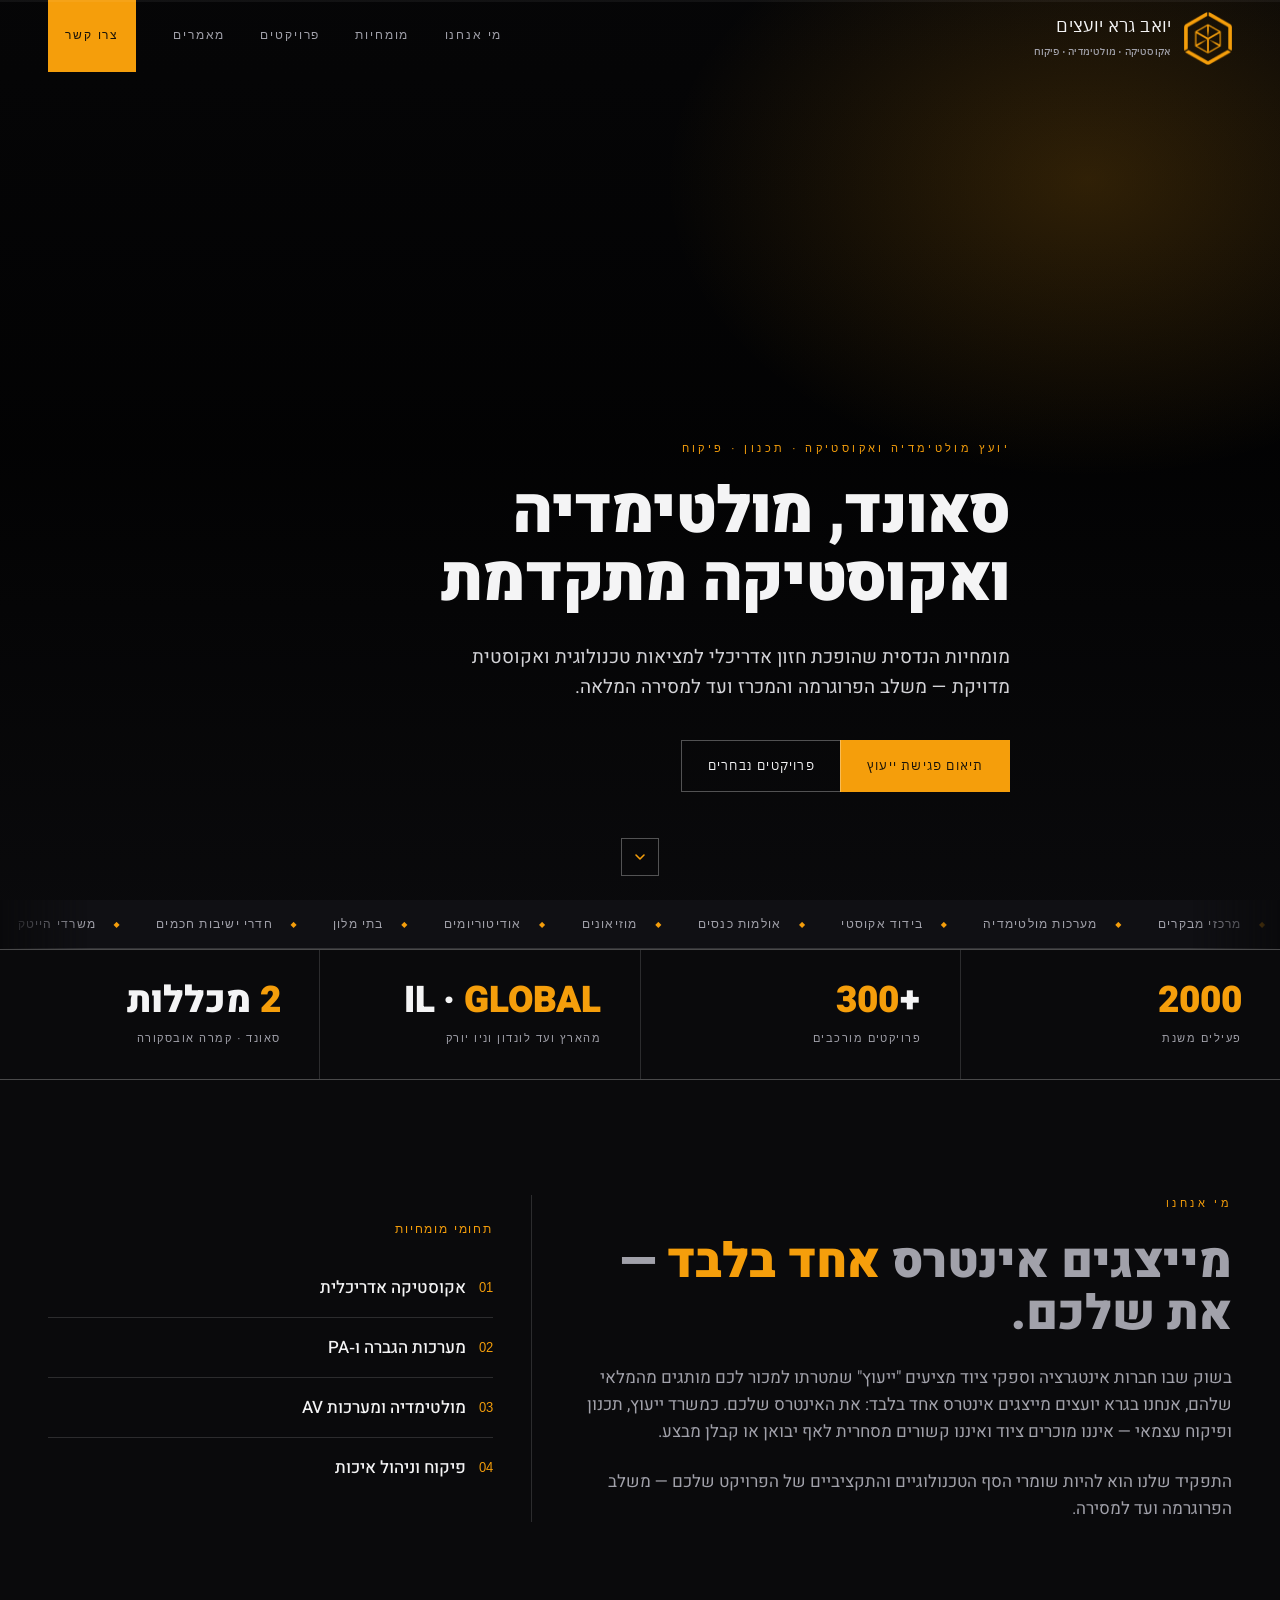
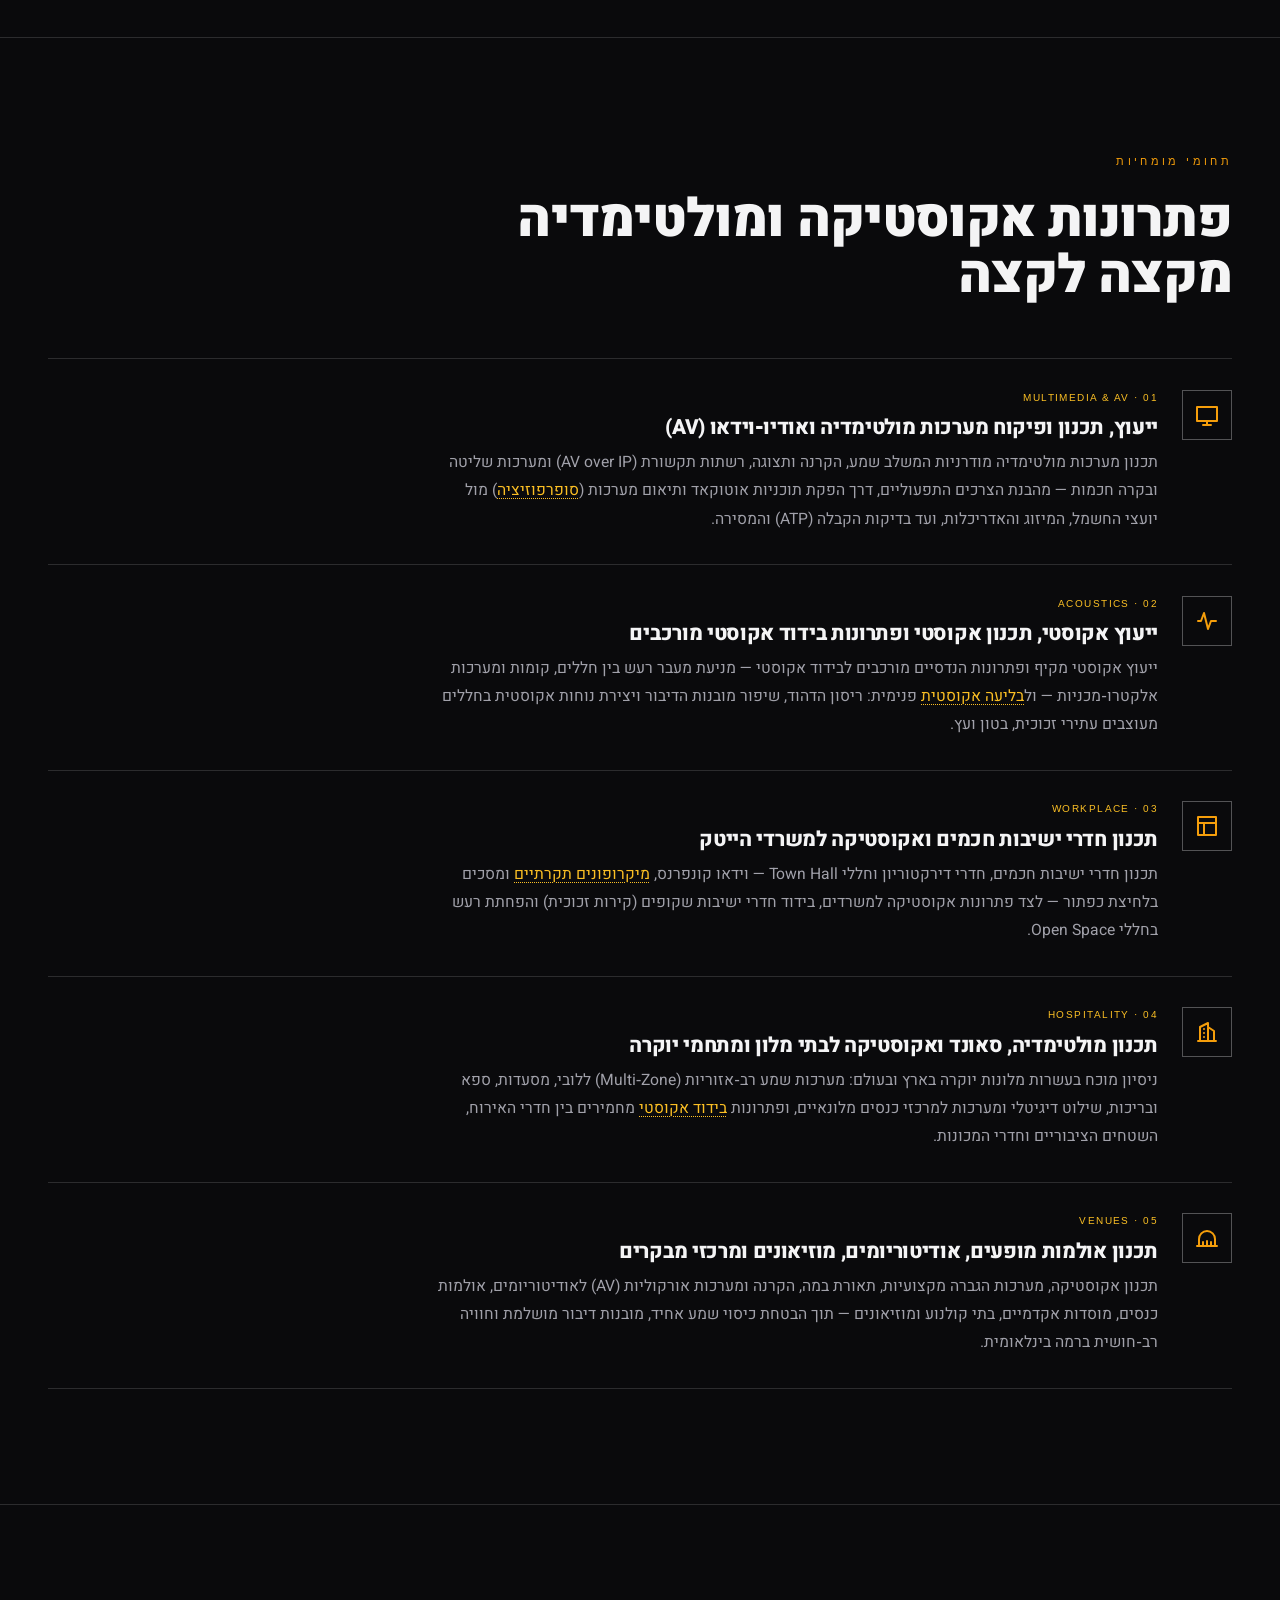
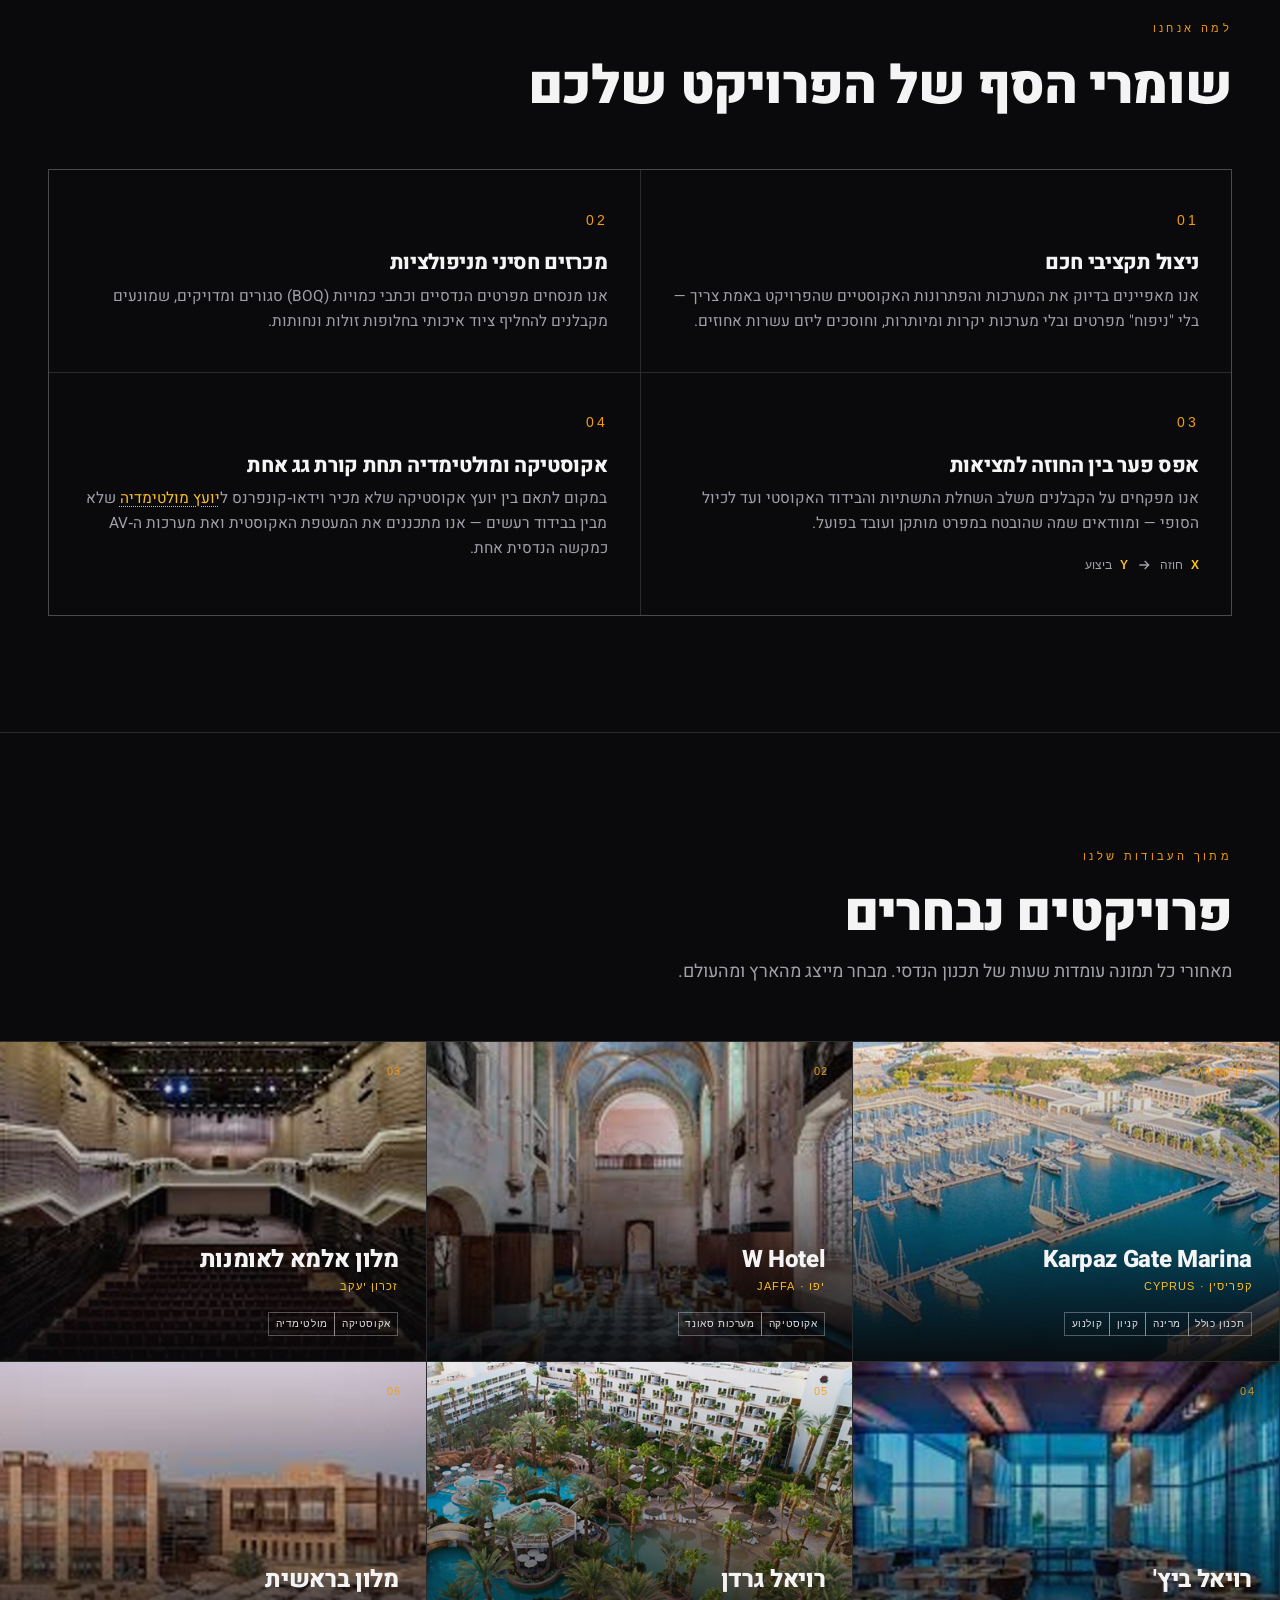
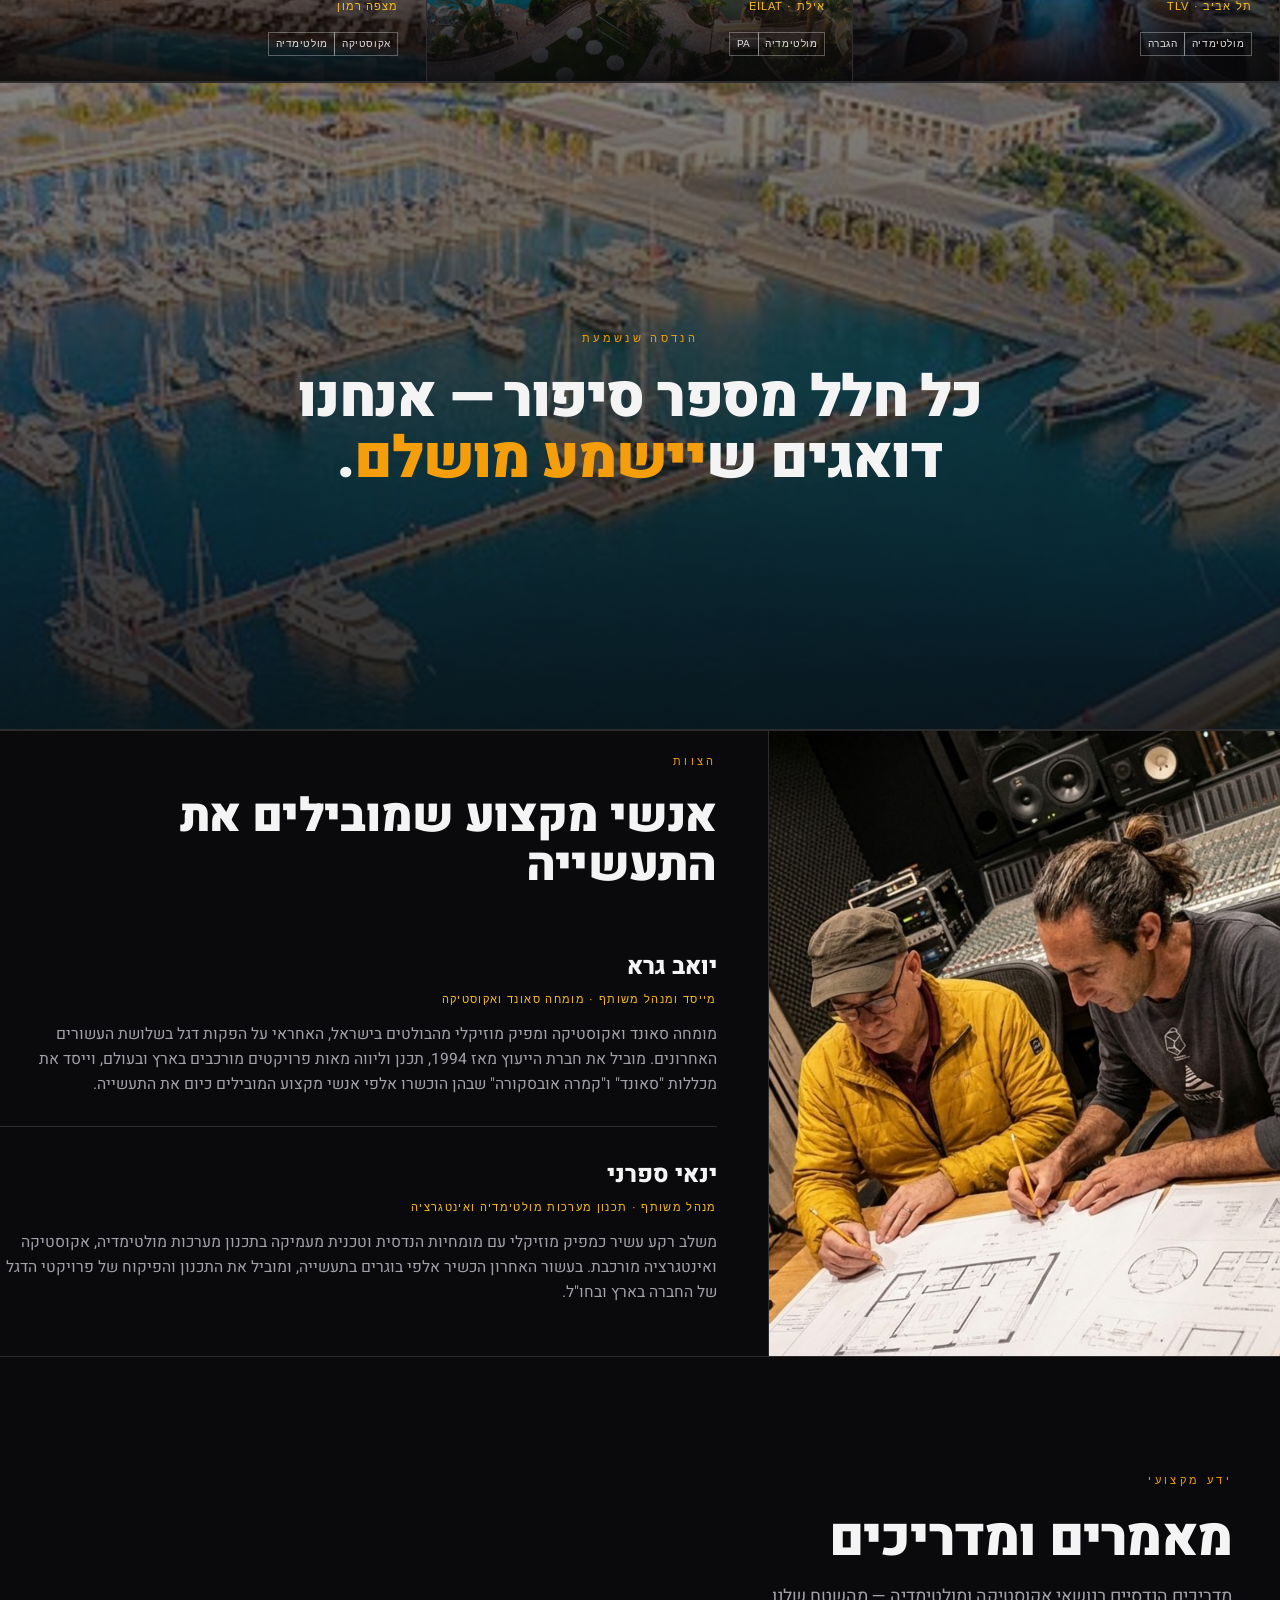
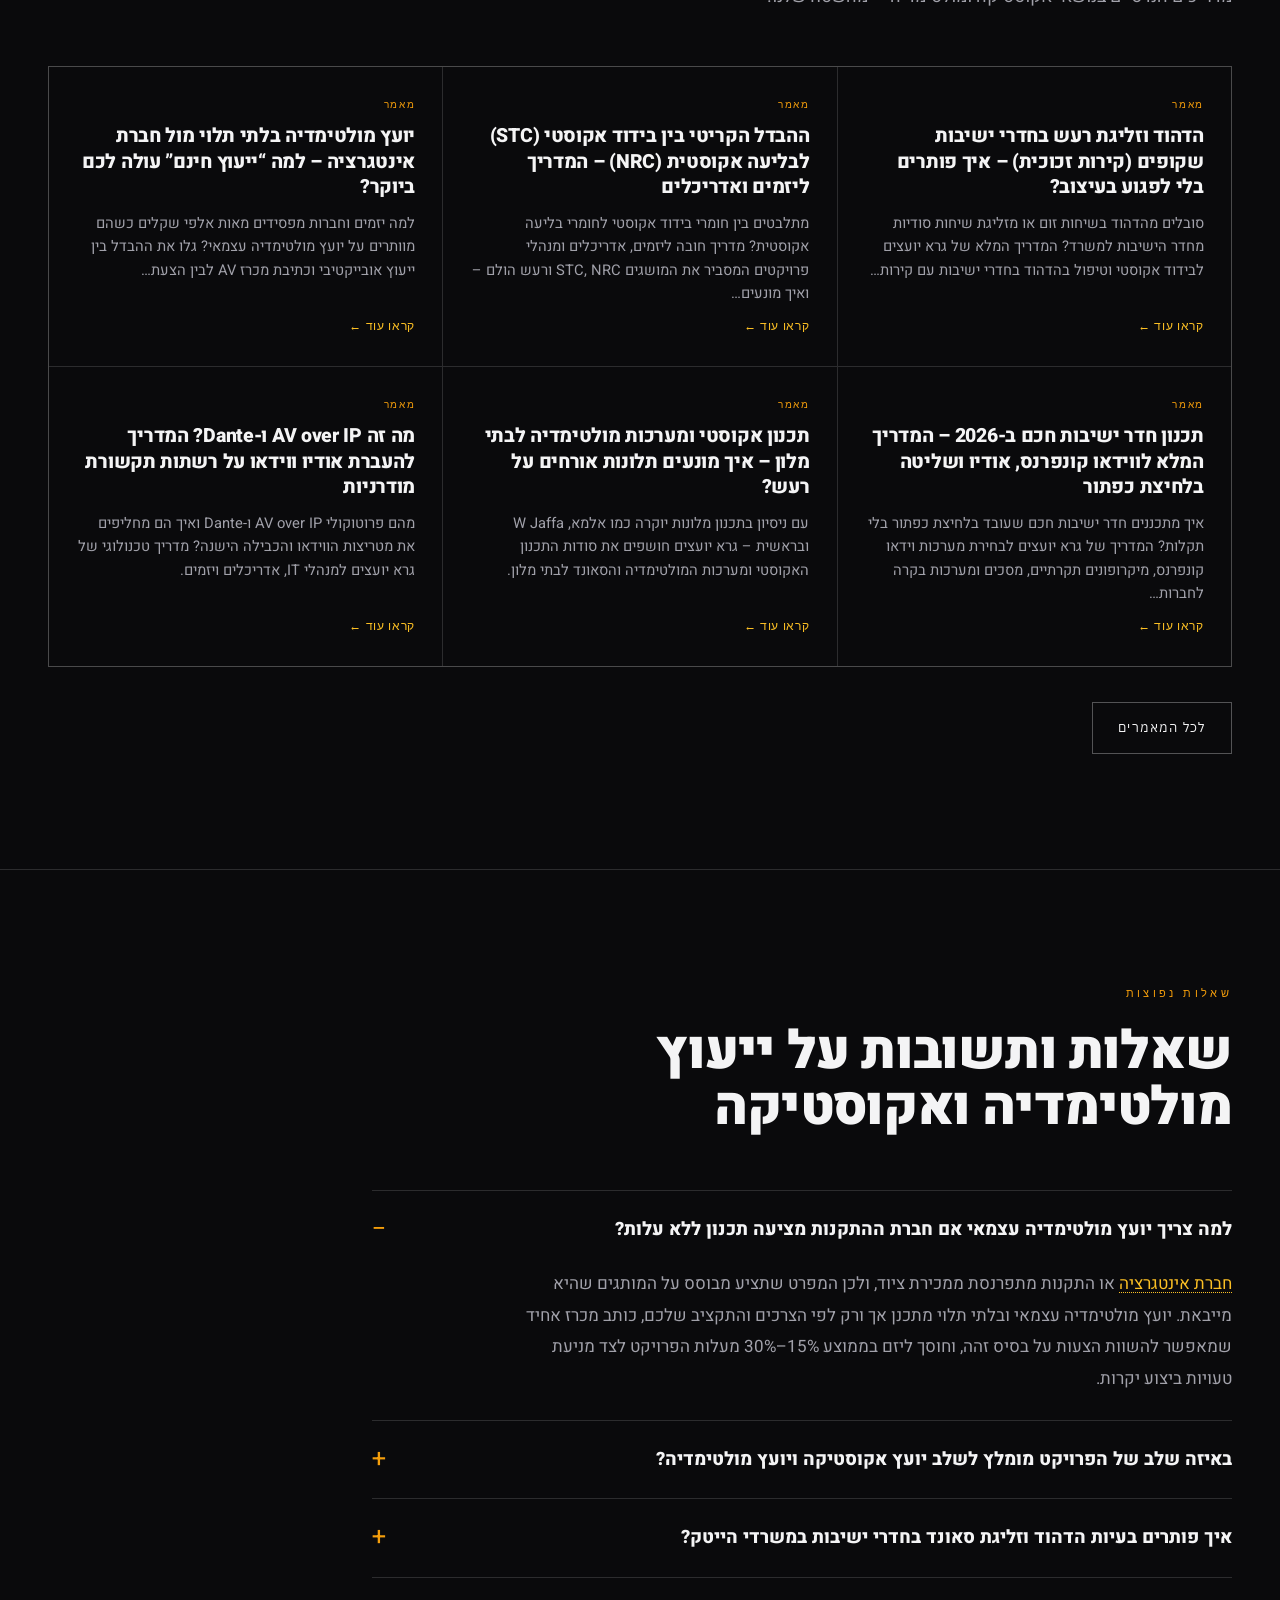
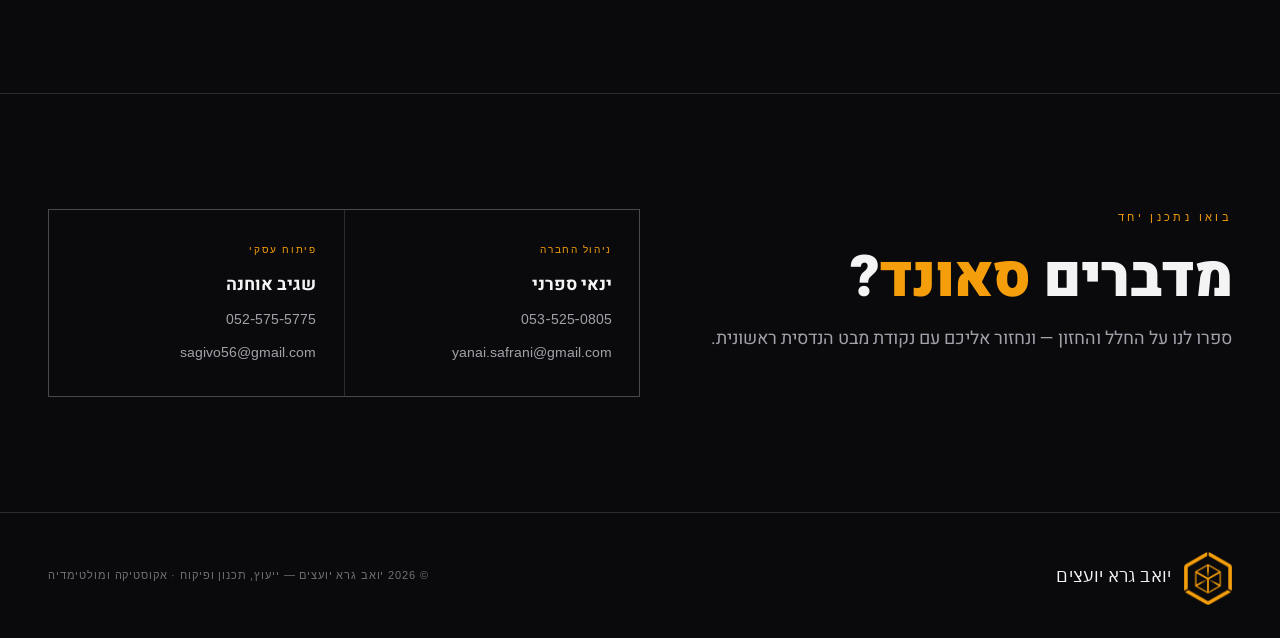
==== index.html @ 01cde44e "Static preview export of the Gera consultants site Co-Authored-By: Claude Opus 4.8 <noreply@anthropi" ====
<!doctype html>
<html lang="en-US" dir="rtl">
<head>
<meta name="robots" content="noindex,nofollow">
<meta charset="UTF-8">
<meta name="viewport" content="width=device-width, initial-scale=1">
<title>יועץ מולטימדיה ואקוסטיקה | תכנון ופיקוח מערכות AV ובידוד אקוסטי | גרא יועצים</title>
<meta name='robots' content='max-image-preview:large' />
<meta name="description" content="יואב גרא יועצים – משרד מוביל לייעוץ, תכנון ופיקוח מערכות מולטימדיה (AV), סאונד ופתרונות בידוד אקוסטי מורכבים למשרדי הייטק, חדרי ישיבות חכמים, בתי מלון ואולמות. ייעוץ אובייקטיבי ובלתי תלוי בראשות יואב גרא וינאי ספרני.">
<link rel='dns-prefetch' href='//fonts.googleapis.com' />
<style id="wp-img-auto-sizes-contain-inline-css">
img:is([sizes=auto i],[sizes^="auto," i]){contain-intrinsic-size:3000px 1500px}
/*# sourceURL=wp-img-auto-sizes-contain-inline-css */
</style>
<style id="wp-emoji-styles-inline-css">

	img.wp-smiley, img.emoji {
		display: inline !important;
		border: none !important;
		box-shadow: none !important;
		height: 1em !important;
		width: 1em !important;
		margin: 0 0.07em !important;
		vertical-align: -0.1em !important;
		background: none !important;
		padding: 0 !important;
	}
/*# sourceURL=wp-emoji-styles-inline-css */
</style>
<style id="wp-block-library-inline-css">
:root{--wp-block-synced-color:#7a00df;--wp-block-synced-color--rgb:122,0,223;--wp-bound-block-color:var(--wp-block-synced-color);--wp-editor-canvas-background:#ddd;--wp-admin-theme-color:#007cba;--wp-admin-theme-color--rgb:0,124,186;--wp-admin-theme-color-darker-10:#006ba1;--wp-admin-theme-color-darker-10--rgb:0,107,160.5;--wp-admin-theme-color-darker-20:#005a87;--wp-admin-theme-color-darker-20--rgb:0,90,135;--wp-admin-border-width-focus:2px}@media (min-resolution:192dpi){:root{--wp-admin-border-width-focus:1.5px}}.wp-element-button{cursor:pointer}:root .has-very-light-gray-background-color{background-color:#eee}:root .has-very-dark-gray-background-color{background-color:#313131}:root .has-very-light-gray-color{color:#eee}:root .has-very-dark-gray-color{color:#313131}:root .has-vivid-green-cyan-to-vivid-cyan-blue-gradient-background{background:linear-gradient(135deg,#00d084,#0693e3)}:root .has-purple-crush-gradient-background{background:linear-gradient(135deg,#34e2e4,#4721fb 50%,#ab1dfe)}:root .has-hazy-dawn-gradient-background{background:linear-gradient(135deg,#faaca8,#dad0ec)}:root .has-subdued-olive-gradient-background{background:linear-gradient(135deg,#fafae1,#67a671)}:root .has-atomic-cream-gradient-background{background:linear-gradient(135deg,#fdd79a,#004a59)}:root .has-nightshade-gradient-background{background:linear-gradient(135deg,#330968,#31cdcf)}:root .has-midnight-gradient-background{background:linear-gradient(135deg,#020381,#2874fc)}:root{--wp--preset--font-size--normal:16px;--wp--preset--font-size--huge:42px}.has-regular-font-size{font-size:1em}.has-larger-font-size{font-size:2.625em}.has-normal-font-size{font-size:var(--wp--preset--font-size--normal)}.has-huge-font-size{font-size:var(--wp--preset--font-size--huge)}:root .has-text-align-center{text-align:center}:root .has-text-align-left{text-align:left}:root .has-text-align-right{text-align:right}.has-fit-text{white-space:nowrap!important}#end-resizable-editor-section{display:none}.aligncenter{clear:both}.items-justified-left{justify-content:flex-start}.items-justified-center{justify-content:center}.items-justified-right{justify-content:flex-end}.items-justified-space-between{justify-content:space-between}.screen-reader-text{word-wrap:normal!important;border:0;clip-path:inset(50%);height:1px;margin:-1px;overflow:hidden;padding:0;position:absolute;width:1px;word-break:normal!important}.screen-reader-text:focus{background-color:#ddd;clip-path:none;color:#444;display:block;font-size:1em;height:auto;left:5px;line-height:normal;padding:15px 23px 14px;text-decoration:none;top:5px;width:auto;z-index:100000}html :where(.has-border-color){border-style:solid}html :where([style^=border-color],[style*=";border-color"],[style*="; border-color"]){border-style:solid}html :where([style^=border-top-color],[style*=";border-top-color"],[style*="; border-top-color"]){border-top-style:solid}html :where([style^=border-right-color],[style*=";border-right-color"],[style*="; border-right-color"]){border-right-style:solid}html :where([style^=border-bottom-color],[style*=";border-bottom-color"],[style*="; border-bottom-color"]){border-bottom-style:solid}html :where([style^=border-left-color],[style*=";border-left-color"],[style*="; border-left-color"]){border-left-style:solid}html :where([style^=border-width],[style*=";border-width"],[style*="; border-width"]){border-style:solid}html :where([style^=border-top-width],[style*=";border-top-width"],[style*="; border-top-width"]){border-top-style:solid}html :where([style^=border-right-width],[style*=";border-right-width"],[style*="; border-right-width"]){border-right-style:solid}html :where([style^=border-bottom-width],[style*=";border-bottom-width"],[style*="; border-bottom-width"]){border-bottom-style:solid}html :where([style^=border-left-width],[style*=";border-left-width"],[style*="; border-left-width"]){border-left-style:solid}html :where(img[class*=wp-image-]){height:auto;max-width:100%}:where(figure){margin:0 0 1em}html :where(.is-position-sticky){--wp-admin--admin-bar--position-offset:var(--wp-admin--admin-bar--height,0px)}@media screen and (max-width:600px){html :where(.is-position-sticky){--wp-admin--admin-bar--position-offset:0px}}

/*# sourceURL=/wp-includes/css/dist/block-library/common.min.css */
</style>
<style id="classic-theme-styles-inline-css">
/*! This file is auto-generated */
.wp-block-button__link{color:#fff;background-color:#32373c;border-radius:9999px;box-shadow:none;text-decoration:none;padding:calc(.667em + 2px) calc(1.333em + 2px);font-size:1.125em}.wp-block-file__button{background:#32373c;color:#fff;text-decoration:none}
/*# sourceURL=/wp-includes/css/classic-themes.min.css */
</style>

<style id="global-styles-inline-css">
:root{--wp--preset--aspect-ratio--square: 1;--wp--preset--aspect-ratio--4-3: 4/3;--wp--preset--aspect-ratio--3-4: 3/4;--wp--preset--aspect-ratio--3-2: 3/2;--wp--preset--aspect-ratio--2-3: 2/3;--wp--preset--aspect-ratio--16-9: 16/9;--wp--preset--aspect-ratio--9-16: 9/16;--wp--preset--color--black: #000000;--wp--preset--color--cyan-bluish-gray: #abb8c3;--wp--preset--color--white: #ffffff;--wp--preset--color--pale-pink: #f78da7;--wp--preset--color--vivid-red: #cf2e2e;--wp--preset--color--luminous-vivid-orange: #ff6900;--wp--preset--color--luminous-vivid-amber: #fcb900;--wp--preset--color--light-green-cyan: #7bdcb5;--wp--preset--color--vivid-green-cyan: #00d084;--wp--preset--color--pale-cyan-blue: #8ed1fc;--wp--preset--color--vivid-cyan-blue: #0693e3;--wp--preset--color--vivid-purple: #9b51e0;--wp--preset--gradient--vivid-cyan-blue-to-vivid-purple: linear-gradient(135deg,rgb(6,147,227) 0%,rgb(155,81,224) 100%);--wp--preset--gradient--light-green-cyan-to-vivid-green-cyan: linear-gradient(135deg,rgb(122,220,180) 0%,rgb(0,208,130) 100%);--wp--preset--gradient--luminous-vivid-amber-to-luminous-vivid-orange: linear-gradient(135deg,rgb(252,185,0) 0%,rgb(255,105,0) 100%);--wp--preset--gradient--luminous-vivid-orange-to-vivid-red: linear-gradient(135deg,rgb(255,105,0) 0%,rgb(207,46,46) 100%);--wp--preset--gradient--very-light-gray-to-cyan-bluish-gray: linear-gradient(135deg,rgb(238,238,238) 0%,rgb(169,184,195) 100%);--wp--preset--gradient--cool-to-warm-spectrum: linear-gradient(135deg,rgb(74,234,220) 0%,rgb(151,120,209) 20%,rgb(207,42,186) 40%,rgb(238,44,130) 60%,rgb(251,105,98) 80%,rgb(254,248,76) 100%);--wp--preset--gradient--blush-light-purple: linear-gradient(135deg,rgb(255,206,236) 0%,rgb(152,150,240) 100%);--wp--preset--gradient--blush-bordeaux: linear-gradient(135deg,rgb(254,205,165) 0%,rgb(254,45,45) 50%,rgb(107,0,62) 100%);--wp--preset--gradient--luminous-dusk: linear-gradient(135deg,rgb(255,203,112) 0%,rgb(199,81,192) 50%,rgb(65,88,208) 100%);--wp--preset--gradient--pale-ocean: linear-gradient(135deg,rgb(255,245,203) 0%,rgb(182,227,212) 50%,rgb(51,167,181) 100%);--wp--preset--gradient--electric-grass: linear-gradient(135deg,rgb(202,248,128) 0%,rgb(113,206,126) 100%);--wp--preset--gradient--midnight: linear-gradient(135deg,rgb(2,3,129) 0%,rgb(40,116,252) 100%);--wp--preset--font-size--small: 13px;--wp--preset--font-size--medium: 20px;--wp--preset--font-size--large: 36px;--wp--preset--font-size--x-large: 42px;--wp--preset--spacing--20: 0.44rem;--wp--preset--spacing--30: 0.67rem;--wp--preset--spacing--40: 1rem;--wp--preset--spacing--50: 1.5rem;--wp--preset--spacing--60: 2.25rem;--wp--preset--spacing--70: 3.38rem;--wp--preset--spacing--80: 5.06rem;--wp--preset--shadow--natural: 6px 6px 9px rgba(0, 0, 0, 0.2);--wp--preset--shadow--deep: 12px 12px 50px rgba(0, 0, 0, 0.4);--wp--preset--shadow--sharp: 6px 6px 0px rgba(0, 0, 0, 0.2);--wp--preset--shadow--outlined: 6px 6px 0px -3px rgb(255, 255, 255), 6px 6px rgb(0, 0, 0);--wp--preset--shadow--crisp: 6px 6px 0px rgb(0, 0, 0);}.wp-block-button{--wp--preset--dimension--25: 25%;--wp--preset--dimension--50: 50%;--wp--preset--dimension--75: 75%;--wp--preset--dimension--100: 100%;}:where(body) { margin: 0; }:where(.is-layout-flex){gap: 0.5em;}:where(.is-layout-grid){gap: 0.5em;}body .is-layout-flex{display: flex;}.is-layout-flex{flex-wrap: wrap;align-items: center;}.is-layout-flex > :is(*, div){margin: 0;}body .is-layout-grid{display: grid;}.is-layout-grid > :is(*, div){margin: 0;}body{padding-top: 0px;padding-right: 0px;padding-bottom: 0px;padding-left: 0px;}:root :where(.wp-element-button, .wp-block-button__link){background-color: #32373c;border-width: 0;color: #fff;font-family: inherit;font-size: inherit;font-style: inherit;font-weight: inherit;letter-spacing: inherit;line-height: inherit;padding-top: calc(0.667em + 2px);padding-right: calc(1.333em + 2px);padding-bottom: calc(0.667em + 2px);padding-left: calc(1.333em + 2px);text-decoration: none;text-transform: inherit;}.has-black-color{color: var(--wp--preset--color--black) !important;}.has-cyan-bluish-gray-color{color: var(--wp--preset--color--cyan-bluish-gray) !important;}.has-white-color{color: var(--wp--preset--color--white) !important;}.has-pale-pink-color{color: var(--wp--preset--color--pale-pink) !important;}.has-vivid-red-color{color: var(--wp--preset--color--vivid-red) !important;}.has-luminous-vivid-orange-color{color: var(--wp--preset--color--luminous-vivid-orange) !important;}.has-luminous-vivid-amber-color{color: var(--wp--preset--color--luminous-vivid-amber) !important;}.has-light-green-cyan-color{color: var(--wp--preset--color--light-green-cyan) !important;}.has-vivid-green-cyan-color{color: var(--wp--preset--color--vivid-green-cyan) !important;}.has-pale-cyan-blue-color{color: var(--wp--preset--color--pale-cyan-blue) !important;}.has-vivid-cyan-blue-color{color: var(--wp--preset--color--vivid-cyan-blue) !important;}.has-vivid-purple-color{color: var(--wp--preset--color--vivid-purple) !important;}.has-black-background-color{background-color: var(--wp--preset--color--black) !important;}.has-cyan-bluish-gray-background-color{background-color: var(--wp--preset--color--cyan-bluish-gray) !important;}.has-white-background-color{background-color: var(--wp--preset--color--white) !important;}.has-pale-pink-background-color{background-color: var(--wp--preset--color--pale-pink) !important;}.has-vivid-red-background-color{background-color: var(--wp--preset--color--vivid-red) !important;}.has-luminous-vivid-orange-background-color{background-color: var(--wp--preset--color--luminous-vivid-orange) !important;}.has-luminous-vivid-amber-background-color{background-color: var(--wp--preset--color--luminous-vivid-amber) !important;}.has-light-green-cyan-background-color{background-color: var(--wp--preset--color--light-green-cyan) !important;}.has-vivid-green-cyan-background-color{background-color: var(--wp--preset--color--vivid-green-cyan) !important;}.has-pale-cyan-blue-background-color{background-color: var(--wp--preset--color--pale-cyan-blue) !important;}.has-vivid-cyan-blue-background-color{background-color: var(--wp--preset--color--vivid-cyan-blue) !important;}.has-vivid-purple-background-color{background-color: var(--wp--preset--color--vivid-purple) !important;}.has-black-border-color{border-color: var(--wp--preset--color--black) !important;}.has-cyan-bluish-gray-border-color{border-color: var(--wp--preset--color--cyan-bluish-gray) !important;}.has-white-border-color{border-color: var(--wp--preset--color--white) !important;}.has-pale-pink-border-color{border-color: var(--wp--preset--color--pale-pink) !important;}.has-vivid-red-border-color{border-color: var(--wp--preset--color--vivid-red) !important;}.has-luminous-vivid-orange-border-color{border-color: var(--wp--preset--color--luminous-vivid-orange) !important;}.has-luminous-vivid-amber-border-color{border-color: var(--wp--preset--color--luminous-vivid-amber) !important;}.has-light-green-cyan-border-color{border-color: var(--wp--preset--color--light-green-cyan) !important;}.has-vivid-green-cyan-border-color{border-color: var(--wp--preset--color--vivid-green-cyan) !important;}.has-pale-cyan-blue-border-color{border-color: var(--wp--preset--color--pale-cyan-blue) !important;}.has-vivid-cyan-blue-border-color{border-color: var(--wp--preset--color--vivid-cyan-blue) !important;}.has-vivid-purple-border-color{border-color: var(--wp--preset--color--vivid-purple) !important;}.has-vivid-cyan-blue-to-vivid-purple-gradient-background{background: var(--wp--preset--gradient--vivid-cyan-blue-to-vivid-purple) !important;}.has-light-green-cyan-to-vivid-green-cyan-gradient-background{background: var(--wp--preset--gradient--light-green-cyan-to-vivid-green-cyan) !important;}.has-luminous-vivid-amber-to-luminous-vivid-orange-gradient-background{background: var(--wp--preset--gradient--luminous-vivid-amber-to-luminous-vivid-orange) !important;}.has-luminous-vivid-orange-to-vivid-red-gradient-background{background: var(--wp--preset--gradient--luminous-vivid-orange-to-vivid-red) !important;}.has-very-light-gray-to-cyan-bluish-gray-gradient-background{background: var(--wp--preset--gradient--very-light-gray-to-cyan-bluish-gray) !important;}.has-cool-to-warm-spectrum-gradient-background{background: var(--wp--preset--gradient--cool-to-warm-spectrum) !important;}.has-blush-light-purple-gradient-background{background: var(--wp--preset--gradient--blush-light-purple) !important;}.has-blush-bordeaux-gradient-background{background: var(--wp--preset--gradient--blush-bordeaux) !important;}.has-luminous-dusk-gradient-background{background: var(--wp--preset--gradient--luminous-dusk) !important;}.has-pale-ocean-gradient-background{background: var(--wp--preset--gradient--pale-ocean) !important;}.has-electric-grass-gradient-background{background: var(--wp--preset--gradient--electric-grass) !important;}.has-midnight-gradient-background{background: var(--wp--preset--gradient--midnight) !important;}.has-small-font-size{font-size: var(--wp--preset--font-size--small) !important;}.has-medium-font-size{font-size: var(--wp--preset--font-size--medium) !important;}.has-large-font-size{font-size: var(--wp--preset--font-size--large) !important;}.has-x-large-font-size{font-size: var(--wp--preset--font-size--x-large) !important;}
/*# sourceURL=global-styles-inline-css */
</style>

<link rel='stylesheet' id='gera-fonts-css' href='https://fonts.googleapis.com/css2?family=Arimo:wght@400;500;600;700&#038;family=Heebo:wght@300;400;500;600;700;800;900&#038;family=IBM+Plex+Sans+Hebrew:wght@300;400;500;600;700&#038;display=swap' media='all' />
<link rel='stylesheet' id='gera-style-css' href='wp-content/themes/gera/style.css' media='all' />
<link rel="https://api.w.org/" href="wp-json/index.html" /><link rel="EditURI" type="application/rsd+xml" title="RSD" href="xmlrpc.php" />
<meta name="generator" content="WordPress 7.1.3" />
<script>document.documentElement.classList.add('js');</script>
</head>
<body class="home blog wp-theme-gera">

<div class="bg-fx" aria-hidden="true">
  <svg class="fx fx-a" viewBox="0 0 200 200" fill="none" stroke="currentColor" stroke-width="1.4">
    <circle cx="100" cy="100" r="22"/><circle cx="100" cy="100" r="42"/><circle cx="100" cy="100" r="62"/><circle cx="100" cy="100" r="82"/><circle cx="100" cy="100" r="99"/>
  </svg>
  <svg class="fx fx-b" viewBox="0 0 200 200" fill="none" stroke="currentColor" stroke-width="1.4">
    <circle cx="100" cy="100" r="18"/><circle cx="100" cy="100" r="38"/><circle cx="100" cy="100" r="58"/><circle cx="100" cy="100" r="78"/><circle cx="100" cy="100" r="99"/>
  </svg>
</div>

<div class="progress" aria-hidden="true"><span id="progressFill"></span></div>

<header class="site-header" id="siteHeader">
  <div class="wrap">
    <a class="brand" href="index.html" aria-label="יואב גרא יועצים">
      <span class="mark"><img src="wp-content/themes/gera/assets/logo.png" alt="יואב גרא יועצים"></span>
      <span>יואב גרא יועצים<small>אקוסטיקה · מולטימדיה · פיקוח</small></span>
    </a>
    <nav class="nav">
      <a href="index.html#about">מי אנחנו</a>
      <a href="index.html#expertise">מומחיות</a>
      <a href="index.html#projects">פרויקטים</a>
      <a href="index.html#blog">מאמרים</a>
      <a class="cta" href="index.html#contact">צרו קשר</a>
    </nav>
  </div>
</header>

<!-- HERO -->
<section class="hero" id="top">
  <div class="media">
    <video autoplay muted loop playsinline>
      <source src="wp-content/themes/gera/assets/hero.mp4" type="video/mp4">
    </video>
  </div>
  <div class="wrap">
    <span class="eyebrow">יועץ מולטימדיה ואקוסטיקה · תכנון · פיקוח</span>
    <h1>סאונד, מולטימדיה ואקוסטיקה מתקדמת</h1>
    <p class="sub">מומחיות הנדסית שהופכת חזון אדריכלי למציאות טכנולוגית ואקוסטית מדויקת — משלב הפרוגרמה והמכרז ועד למסירה המלאה.</p>
    <div class="cta">
      <a class="btn btn-amber" href="#contact">תיאום פגישת ייעוץ</a>
      <a class="btn btn-ghost" href="#projects">פרויקטים נבחרים</a>
    </div>
  </div>
  <a class="scroll-ind" href="#about" aria-label="גלול למטה">
    <svg width="16" height="16" viewBox="0 0 24 24" fill="none" stroke="currentColor" stroke-width="2.4" stroke-linecap="round" stroke-linejoin="round"><path d="M6 9l6 6 6-6"/></svg>
  </a>
</section>

<!-- MARQUEE -->
<div class="marquee" aria-hidden="true">
  <div class="mq-group">
    <span>משרדי הייטק</span><span>חדרי ישיבות חכמים</span><span>בתי מלון</span><span>אודיטוריומים</span><span>מוזיאונים</span><span>אולמות כנסים</span><span>בידוד אקוסטי</span><span>מערכות מולטימדיה</span><span>מרכזי מבקרים</span>
  </div>
  <div class="mq-group">
    <span>משרדי הייטק</span><span>חדרי ישיבות חכמים</span><span>בתי מלון</span><span>אודיטוריומים</span><span>מוזיאונים</span><span>אולמות כנסים</span><span>בידוד אקוסטי</span><span>מערכות מולטימדיה</span><span>מרכזי מבקרים</span>
  </div>
</div>

<!-- STATS STRIP -->
<section class="strip" aria-label="נתונים">
  <div class="cell"><div class="n"><b>2000</b></div><div class="l">פעילים משנת</div></div>
  <div class="cell"><div class="n">+<b>300</b></div><div class="l">פרויקטים מורכבים</div></div>
  <div class="cell"><div class="n">IL · <b>GLOBAL</b></div><div class="l">מהארץ ועד לונדון וניו יורק</div></div>
  <div class="cell"><div class="n"><b>2</b> מכללות</div><div class="l">סאונד · קמרה אובסקורה</div></div>
</section>

<!-- MANIFESTO -->
<section class="sec manifesto" id="about">
  <div class="wrap mani">
    <div class="l">
      <span class="eyebrow">מי אנחנו</span>
      <p class="big">מייצגים אינטרס <em>אחד בלבד</em> — את שלכם.</p>
      <p>בשוק שבו חברות אינטגרציה וספקי ציוד מציעים "ייעוץ" שמטרתו למכור לכם מותגים מהמלאי שלהם, אנחנו בגרא יועצים מייצגים אינטרס אחד בלבד: את האינטרס שלכם. כמשרד ייעוץ, תכנון ופיקוח עצמאי — איננו מוכרים ציוד ואיננו קשורים מסחרית לאף יבואן או קבלן מבצע.</p>
      <p>התפקיד שלנו הוא להיות שומרי הסף הטכנולוגיים והתקציביים של הפרויקט שלכם — משלב הפרוגרמה ועד למסירה.</p>
    </div>
    <div class="r">
      <div class="q">תחומי מומחיות</div>
      <ul>
        <li><b>01</b> אקוסטיקה אדריכלית</li>
        <li><b>02</b> מערכות הגברה ו‑PA</li>
        <li><b>03</b> מולטימדיה ומערכות AV</li>
        <li><b>04</b> פיקוח וניהול איכות</li>
      </ul>
    </div>
  </div>
</section>

<!-- EXPERTISE -->
<section class="sec" id="expertise">
  <div class="wrap">
    <div class="sec-head">
      <span class="eyebrow">תחומי מומחיות</span>
      <h2>פתרונות אקוסטיקה ומולטימדיה מקצה לקצה</h2>
    </div>
  </div>
  <div class="wrap">
    <div class="svc-list">
      <article class="svc">
        <span class="svc-ic"><svg width="24" height="24" viewBox="0 0 24 24" fill="none" stroke="currentColor" stroke-width="2" stroke-linecap="round" stroke-linejoin="round"><rect x="2" y="4" width="20" height="14"/><path d="M8 22h8M12 18v4"/></svg></span>
        <div class="svc-body">
          <div class="svc-k">01 · Multimedia &amp; AV</div>
          <h3>ייעוץ, תכנון ופיקוח מערכות מולטימדיה ואודיו‑וידאו (AV)</h3>
          <p>תכנון מערכות מולטימדיה מודרניות המשלב שמע, הקרנה ותצוגה, רשתות תקשורת (AV over IP) ומערכות שליטה ובקרה חכמות — מהבנת הצרכים התפעוליים, דרך הפקת תוכניות אוטוקאד ותיאום מערכות (<a href="when-to-hire-acoustic-consultant/index.html" class="xlink">סופרפוזיציה</a>) מול יועצי החשמל, המיזוג והאדריכלות, ועד בדיקות הקבלה (ATP) והמסירה.</p>
        </div>
      </article>
      <article class="svc">
        <span class="svc-ic"><svg width="24" height="24" viewBox="0 0 24 24" fill="none" stroke="currentColor" stroke-width="2" stroke-linecap="round" stroke-linejoin="round"><path d="M3 12h3l3-8 4 16 3-8h5"/></svg></span>
        <div class="svc-body">
          <div class="svc-k">02 · Acoustics</div>
          <h3>ייעוץ אקוסטי, תכנון אקוסטי ופתרונות בידוד אקוסטי מורכבים</h3>
          <p>ייעוץ אקוסטי מקיף ופתרונות הנדסיים מורכבים לבידוד אקוסטי — מניעת מעבר רעש בין חללים, קומות ומערכות אלקטרו‑מכניות — ול<a href="sound-insulation-stc-vs-nrc/index.html" class="xlink">בליעה אקוסטית</a> פנימית: ריסון הדהוד, שיפור מובנות הדיבור ויצירת נוחות אקוסטית בחללים מעוצבים עתירי זכוכית, בטון ועץ.</p>
        </div>
      </article>
      <article class="svc">
        <span class="svc-ic"><svg width="24" height="24" viewBox="0 0 24 24" fill="none" stroke="currentColor" stroke-width="2" stroke-linecap="round" stroke-linejoin="round"><rect x="3" y="3" width="18" height="18"/><path d="M3 9h18M9 21V9"/></svg></span>
        <div class="svc-body">
          <div class="svc-k">03 · Workplace</div>
          <h3>תכנון חדרי ישיבות חכמים ואקוסטיקה למשרדי הייטק</h3>
          <p>תכנון חדרי ישיבות חכמים, חדרי דירקטוריון וחללי Town Hall — וידאו קונפרנס, <a href="smart-meeting-room-2026/index.html" class="xlink">מיקרופונים תקרתיים</a> ומסכים בלחיצת כפתור — לצד פתרונות אקוסטיקה למשרדים, בידוד חדרי ישיבות שקופים (קירות זכוכית) והפחתת רעש בחללי Open Space.</p>
        </div>
      </article>
      <article class="svc">
        <span class="svc-ic"><svg width="24" height="24" viewBox="0 0 24 24" fill="none" stroke="currentColor" stroke-width="2" stroke-linecap="round" stroke-linejoin="round"><path d="M3 21h18M5 21V7l8-4v18M19 21V11l-6-4"/><path d="M9 9v.01M9 13v.01M9 17v.01"/></svg></span>
        <div class="svc-body">
          <div class="svc-k">04 · Hospitality</div>
          <h3>תכנון מולטימדיה, סאונד ואקוסטיקה לבתי מלון ומתחמי יוקרה</h3>
          <p>ניסיון מוכח בעשרות מלונות יוקרה בארץ ובעולם: מערכות שמע רב‑אזוריות (Multi‑Zone) ללובי, מסעדות, ספא ובריכות, שילוט דיגיטלי ומערכות למרכזי כנסים מלונאיים, ופתרונות <a href="sound-insulation-stc-vs-nrc/index.html" class="xlink">בידוד אקוסטי</a> מחמירים בין חדרי האירוח, השטחים הציבוריים וחדרי המכונות.</p>
        </div>
      </article>
      <article class="svc">
        <span class="svc-ic"><svg width="24" height="24" viewBox="0 0 24 24" fill="none" stroke="currentColor" stroke-width="2" stroke-linecap="round" stroke-linejoin="round"><path d="M4 20v-7a8 8 0 0 1 16 0v7"/><path d="M2 20h20M8 20v-4M16 20v-4M12 20v-5"/></svg></span>
        <div class="svc-body">
          <div class="svc-k">05 · Venues</div>
          <h3>תכנון אולמות מופעים, אודיטוריומים, מוזיאונים ומרכזי מבקרים</h3>
          <p>תכנון אקוסטיקה, מערכות הגברה מקצועיות, תאורת במה, הקרנה ומערכות אורקוליות (AV) לאודיטוריומים, אולמות כנסים, מוסדות אקדמיים, בתי קולנוע ומוזיאונים — תוך הבטחת כיסוי שמע אחיד, מובנות דיבור מושלמת וחוויה רב‑חושית ברמה בינלאומית.</p>
        </div>
      </article>
    </div>
  </div>
</section>

<!-- DIFFERENTIATORS -->
<section class="sec" style="border-top:1px solid var(--line)">
  <div class="wrap">
    <div class="sec-head">
      <span class="eyebrow">למה אנחנו</span>
      <h2>שומרי הסף של הפרויקט שלכם</h2>
    </div>
  </div>
  <div class="wrap">
    <div class="tiles two">
      <article class="tile">
        <div class="num">01</div>
        <h3>ניצול תקציבי חכם</h3>
        <p>אנו מאפיינים בדיוק את המערכות והפתרונות האקוסטיים שהפרויקט באמת צריך — בלי "ניפוח" מפרטים ובלי מערכות יקרות ומיותרות, וחוסכים ליזם עשרות אחוזים.</p>
      </article>
      <article class="tile">
        <div class="num">02</div>
        <h3>מכרזים חסיני מניפולציות</h3>
        <p>אנו מנסחים מפרטים הנדסיים וכתבי כמויות (BOQ) סגורים ומדויקים, שמונעים מקבלנים להחליף ציוד איכותי בחלופות זולות ונחותות.</p>
      </article>
      <article class="tile">
        <div class="num">03</div>
        <h3>אפס פער בין החוזה למציאות</h3>
        <p>אנו מפקחים על הקבלנים משלב השחלת התשתיות והבידוד האקוסטי ועד לכיול הסופי — ומוודאים שמה שהובטח במפרט מותקן ועובד בפועל.</p>
        <div class="xy"><b>X</b> חוזה <svg width="16" height="16" viewBox="0 0 24 24" fill="none" stroke="currentColor" stroke-width="2"><path d="M5 12h14M13 6l6 6-6 6"/></svg> <b>Y</b> ביצוע</div>
      </article>
      <article class="tile">
        <div class="num">04</div>
        <h3>אקוסטיקה ומולטימדיה תחת קורת גג אחת</h3>
        <p>במקום לתאם בין יועץ אקוסטיקה שלא מכיר וידאו‑קונפרנס ל<a href="independent-av-consultant/index.html" class="xlink">יועץ מולטימדיה</a> שלא מבין בבידוד רעשים — אנו מתכננים את המעטפת האקוסטית ואת מערכות ה‑AV כמקשה הנדסית אחת.</p>
      </article>
    </div>
  </div>
</section>

<!-- PROJECTS -->
<section class="sec" id="projects" style="border-top:1px solid var(--line);padding-bottom:0">
  <div class="wrap">
    <div class="sec-head">
      <span class="eyebrow">מתוך העבודות שלנו</span>
      <h2>פרויקטים נבחרים</h2>
      <p class="lead">מאחורי כל תמונה עומדות שעות של תכנון הנדסי. מבחר מייצג מהארץ ומהעולם.</p>
    </div>
  </div>
  <div class="mosaic">
    <article class="proj">
      <img src="wp-content/themes/gera/assets/karpaz.jpg" alt="Karpaz Gate Marina">
      <span class="idx">פרויקט דגל</span>
      <div class="body"><h3>Karpaz Gate Marina</h3><div class="loc">קפריסין · Cyprus</div><div class="tags"><span>תכנון כולל</span><span>מרינה</span><span>קניון</span><span>קולנוע</span></div></div>
    </article>
    <article class="proj">
      <img src="wp-content/themes/gera/assets/w-hotel.jpg" alt="W Hotel Jaffa">
      <span class="idx">02</span>
      <div class="body"><h3>W Hotel</h3><div class="loc">יפו · Jaffa</div><div class="tags"><span>אקוסטיקה</span><span>מערכות סאונד</span></div></div>
    </article>
    <article class="proj">
      <img src="wp-content/themes/gera/assets/alma.jpg" alt="מלון אלמא לאומנות">
      <span class="idx">03</span>
      <div class="body"><h3>מלון אלמא לאומנות</h3><div class="loc">זכרון יעקב</div><div class="tags"><span>אקוסטיקה</span><span>מולטימדיה</span></div></div>
    </article>
    <article class="proj">
      <img src="wp-content/themes/gera/assets/royal-beach.jpg" alt="רויאל ביץ'">
      <span class="idx">04</span>
      <div class="body"><h3>רויאל ביץ'</h3><div class="loc">תל אביב · TLV</div><div class="tags"><span>מולטימדיה</span><span>הגברה</span></div></div>
    </article>
    <article class="proj">
      <img src="wp-content/themes/gera/assets/royal-garden.jpg" alt="רויאל גרדן">
      <span class="idx">05</span>
      <div class="body"><h3>רויאל גרדן</h3><div class="loc">אילת · Eilat</div><div class="tags"><span>מולטימדיה</span><span>PA</span></div></div>
    </article>
    <article class="proj">
      <img src="wp-content/themes/gera/assets/beresheet.jpg" alt="מלון בראשית">
      <span class="idx">06</span>
      <div class="body"><h3>מלון בראשית</h3><div class="loc">מצפה רמון</div><div class="tags"><span>אקוסטיקה</span><span>מולטימדיה</span></div></div>
    </article>
  </div>
</section>

<!-- VIDEO BAND -->
<section class="videoband">
  <video autoplay muted loop playsinline poster="wp-content/themes/gera/assets/karpaz.jpg">
    <source src="wp-content/themes/gera/assets/reel.mp4" type="video/mp4">
  </video>
  <div class="vb-inner">
    <span class="eyebrow">הנדסה שנשמעת</span>
    <h2>כל חלל מספר סיפור — אנחנו דואגים ש<em>יישמע מושלם</em>.</h2>
  </div>
</section>

<!-- TEAM -->
<section class="team" id="team">
  <div class="team-grid">
    <div class="team-photo"><img src="wp-content/themes/gera/assets/team.png" alt="יואב גרא וינאי ספרני"></div>
    <div class="team-text">
      <span class="eyebrow">הצוות</span>
      <h2 style="font-size:clamp(1.9rem,4.4vw,2.9rem);font-weight:900">אנשי מקצוע שמובילים את התעשייה</h2>
      <div class="bios">
        <div class="bio">
          <div class="nm">יואב גרא</div>
          <div class="rl">מייסד ומנהל משותף · מומחה סאונד ואקוסטיקה</div>
          <p>מומחה סאונד ואקוסטיקה ומפיק מוזיקלי מהבולטים בישראל, האחראי על הפקות דגל בשלושת העשורים האחרונים. מוביל את חברת הייעוץ מאז 1994, תכנן וליווה מאות פרויקטים מורכבים בארץ ובעולם, וייסד את מכללות "סאונד" ו"קמרה אובסקורה" שבהן הוכשרו אלפי אנשי מקצוע המובילים כיום את התעשייה.</p>
        </div>
        <div class="bio">
          <div class="nm">ינאי ספרני</div>
          <div class="rl">מנהל משותף · תכנון מערכות מולטימדיה ואינטגרציה</div>
          <p>משלב רקע עשיר כמפיק מוזיקלי עם מומחיות הנדסית וטכנית מעמיקה בתכנון מערכות מולטימדיה, אקוסטיקה ואינטגרציה מורכבת. בעשור האחרון הכשיר אלפי בוגרים בתעשייה, ומוביל את התכנון והפיקוח של פרויקטי הדגל של החברה בארץ ובחו"ל.</p>
        </div>
      </div>
    </div>
  </div>
</section>

<!-- BLOG -->
<section class="sec blog" id="blog" style="border-top:1px solid var(--line)">
  <div class="wrap">
    <div class="sec-head">
      <span class="eyebrow">ידע מקצועי</span>
      <h2>מאמרים ומדריכים</h2>
      <p class="lead">מדריכים הנדסיים בנושאי אקוסטיקה ומולטימדיה — מהשטח שלנו.</p>
    </div>
    <div class="blog-grid">
              <a class="bcard" href="acoustic-glass-meeting-rooms/index.html">
          <span class="bcat">מאמר</span>
          <h3>הדהוד וזליגת רעש בחדרי ישיבות שקופים (קירות זכוכית) – איך פותרים בלי לפגוע בעיצוב?</h3>
          <p>סובלים מהדהוד בשיחות זום או מזליגת שיחות סודיות מחדר הישיבות למשרד? המדריך המלא של גרא יועצים לבידוד אקוסטי וטיפול בהדהוד בחדרי ישיבות עם קירות&hellip;</p>
          <span class="bmore">קראו עוד ←</span>
        </a>
              <a class="bcard" href="sound-insulation-stc-vs-nrc/index.html">
          <span class="bcat">מאמר</span>
          <h3>ההבדל הקריטי בין בידוד אקוסטי (STC) לבליעה אקוסטית (NRC) – המדריך ליזמים ואדריכלים</h3>
          <p>מתלבטים בין חומרי בידוד אקוסטי לחומרי בליעה אקוסטית? מדריך חובה ליזמים, אדריכלים ומנהלי פרויקטים המסביר את המושגים STC, NRC ורעש הולם – ואיך מונעים&hellip;</p>
          <span class="bmore">קראו עוד ←</span>
        </a>
              <a class="bcard" href="independent-av-consultant/index.html">
          <span class="bcat">מאמר</span>
          <h3>יועץ מולטימדיה בלתי תלוי מול חברת אינטגרציה – למה &#8220;ייעוץ חינם&#8221; עולה לכם ביוקר?</h3>
          <p>למה יזמים וחברות מפסידים מאות אלפי שקלים כשהם מוותרים על יועץ מולטימדיה עצמאי? גלו את ההבדל בין ייעוץ אובייקטיבי וכתיבת מכרז AV לבין הצעת&hellip;</p>
          <span class="bmore">קראו עוד ←</span>
        </a>
              <a class="bcard" href="smart-meeting-room-2026/index.html">
          <span class="bcat">מאמר</span>
          <h3>תכנון חדר ישיבות חכם ב-2026 – המדריך המלא לווידאו קונפרנס, אודיו ושליטה בלחיצת כפתור</h3>
          <p>איך מתכננים חדר ישיבות חכם שעובד בלחיצת כפתור בלי תקלות? המדריך של גרא יועצים לבחירת מערכות וידאו קונפרנס, מיקרופונים תקרתיים, מסכים ומערכות בקרה לחברות&hellip;</p>
          <span class="bmore">קראו עוד ←</span>
        </a>
              <a class="bcard" href="hotel-acoustics-multimedia/index.html">
          <span class="bcat">מאמר</span>
          <h3>תכנון אקוסטי ומערכות מולטימדיה לבתי מלון – איך מונעים תלונות אורחים על רעש?</h3>
          <p>עם ניסיון בתכנון מלונות יוקרה כמו אלמא, W Jaffa ובראשית – גרא יועצים חושפים את סודות התכנון האקוסטי ומערכות המולטימדיה והסאונד לבתי מלון.</p>
          <span class="bmore">קראו עוד ←</span>
        </a>
              <a class="bcard" href="av-over-ip-dante/index.html">
          <span class="bcat">מאמר</span>
          <h3>מה זה AV over IP ו-Dante? המדריך להעברת אודיו ווידאו על רשתות תקשורת מודרניות</h3>
          <p>מהם פרוטוקולי AV over IP ו-Dante ואיך הם מחליפים את מטריצות הווידאו והכבילה הישנה? מדריך טכנולוגי של גרא יועצים למנהלי IT, אדריכלים ויזמים.</p>
          <span class="bmore">קראו עוד ←</span>
        </a>
          </div>
    <div class="blog-all">
      <a class="btn btn-ghost" href="category/articles/index.html">לכל המאמרים</a>
    </div>
  </div>
</section>

<!-- FAQ -->
<section class="sec faq" id="faq" style="border-top:1px solid var(--line)">
  <div class="wrap">
    <div class="sec-head">
      <span class="eyebrow">שאלות נפוצות</span>
      <h2>שאלות ותשובות על ייעוץ מולטימדיה ואקוסטיקה</h2>
    </div>
    <div class="faq-list">
      <details class="faq-item" open>
        <summary>למה צריך יועץ מולטימדיה עצמאי אם חברת ההתקנות מציעה תכנון ללא עלות?</summary>
        <div class="faq-a"><a href="independent-av-consultant/index.html" class="xlink">חברת אינטגרציה</a> או התקנות מתפרנסת ממכירת ציוד, ולכן המפרט שתציע מבוסס על המותגים שהיא מייבאת. יועץ מולטימדיה עצמאי ובלתי תלוי מתכנן אך ורק לפי הצרכים והתקציב שלכם, כותב מכרז אחיד שמאפשר להשוות הצעות על בסיס זהה, וחוסך ליזם בממוצע 15%–30% מעלות הפרויקט לצד מניעת טעויות ביצוע יקרות.</div>
      </details>
      <details class="faq-item">
        <summary>באיזה שלב של הפרויקט מומלץ לשלב יועץ אקוסטיקה ויועץ מולטימדיה?</summary>
        <div class="faq-a">הזמן האידיאלי הוא בשלב התכנון האדריכלי הראשוני — לפני סגירת תוכניות הבנייה, המחיצות, החשמל והמיזוג. שילוב מוקדם מאפשר לתכנן נכון את הבידוד האקוסטי בקירות ובתקרות, להקצות תעלות ונקודות תקשורת מדויקות למסכים ולרמקולים, ולמנוע חציבות, אלתורים ושינויי קבלן יקרים בשלב הגמר.</div>
      </details>
      <details class="faq-item">
        <summary>איך פותרים בעיות הדהוד וזליגת סאונד בחדרי ישיבות במשרדי הייטק?</summary>
        <div class="faq-a">הפתרון מבוסס על אבחון הנדסי כפול: בידוד אקוסטי (איטום מעברי קול דרך תקרות פריקות, תעלות מיזוג ומפגשי מחיצות זכוכית) כדי ששיחות חסויות לא ידלפו החוצה; ובליעה אקוסטית מותאמת עיצובית בתוך החדר להורדת זמן ה<a href="acoustic-glass-meeting-rooms/index.html" class="xlink">הדהוד</a>, יחד עם מיקרופונים תקרתיים חכמים ומערכות DSP לסינון רעשים בשיחות וידאו.</div>
      </details>
    </div>
  </div>
  <script type="application/ld+json">
  {"@context":"https://schema.org","@type":"FAQPage","mainEntity":[
    {"@type":"Question","name":"למה צריך יועץ מולטימדיה עצמאי אם חברת ההתקנות מציעה תכנון ללא עלות?","acceptedAnswer":{"@type":"Answer","text":"יועץ מולטימדיה עצמאי ובלתי תלוי מתכנן לפי הצרכים והתקציב שלכם בלבד, כותב מכרז אחיד שמאפשר להשוות הצעות על בסיס זהה, וחוסך ליזם בממוצע 15-30 אחוז מעלות הפרויקט לצד מניעת טעויות ביצוע יקרות."}},
    {"@type":"Question","name":"באיזה שלב מומלץ לשלב יועץ אקוסטיקה ויועץ מולטימדיה?","acceptedAnswer":{"@type":"Answer","text":"בשלב התכנון האדריכלי הראשוני, לפני סגירת תוכניות הבנייה, המחיצות, החשמל והמיזוג. שילוב מוקדם מאפשר לתכנן נכון את הבידוד האקוסטי ולמנוע חציבות ושינויי קבלן יקרים בשלב הגמר."}},
    {"@type":"Question","name":"איך פותרים בעיות הדהוד וזליגת סאונד בחדרי ישיבות?","acceptedAnswer":{"@type":"Answer","text":"אבחון כפול: בידוד אקוסטי לאיטום מעברי קול כדי ששיחות לא ידלפו, ובליעה אקוסטית להורדת זמן ההדהוד, יחד עם מיקרופונים תקרתיים חכמים ומערכות DSP לסינון רעשים בשיחות וידאו."}}
  ]}
  </script>
</section>

<!-- CONTACT -->
<section class="sec contact" id="contact">
  <div class="wrap contact-grid">
    <div class="contact-l">
      <span class="eyebrow">בואו נתכנן יחד</span>
      <h2>מדברים <em>סאונד</em>?</h2>
      <p class="lead">ספרו לנו על החלל והחזון — ונחזור אליכם עם נקודת מבט הנדסית ראשונית.</p>
    </div>
    <div class="contact-cards">
      <div class="ccard">
        <div class="r">ניהול החברה</div>
        <div class="nm">ינאי ספרני</div>
        <a href="tel:0535250805">053‑525‑0805</a>
        <a href="mailto:yanai.safrani@gmail.com">yanai.safrani@gmail.com</a>
      </div>
      <div class="ccard">
        <div class="r">פיתוח עסקי</div>
        <div class="nm">שגיב אוחנה</div>
        <a href="tel:0525755775">052‑575‑5775</a>
        <a href="mailto:sagivo56@gmail.com">sagivo56@gmail.com</a>
      </div>
    </div>
  </div>
</section>

<footer class="site-footer">
  <div class="wrap">
    <a class="brand" href="index.html">
      <span class="mark"><img src="wp-content/themes/gera/assets/logo.png" alt=""></span>
      <span>יואב גרא יועצים</span>
    </a>
    <small>© 2026 יואב גרא יועצים — ייעוץ, תכנון ופיקוח · אקוסטיקה ומולטימדיה</small>
  </div>
</footer>

<script>
  (function(){
    var h=document.getElementById('siteHeader');
    var p=document.getElementById('progressFill');
    function onScroll(){
      var d=document.documentElement, max=(d.scrollHeight-d.clientHeight)||1;
      var sp=Math.min(1,Math.max(0,d.scrollTop/max));
      d.style.setProperty('--sp', sp.toFixed(4));
      var pulse=(Math.sin(d.scrollTop/90)+1)/2;
      d.style.setProperty('--pulse', pulse.toFixed(4));
      if(h){ h.classList.toggle('solid', window.scrollY>20); }
      if(p){ p.style.transform='scaleX('+sp+')'; }
    }
    var lastY=-1;
    function loop(){
      var y=document.documentElement.scrollTop||window.scrollY||0;
      if(y!==lastY){ lastY=y; onScroll(); }
      requestAnimationFrame(loop);
    }
    requestAnimationFrame(loop);
    window.addEventListener('resize', onScroll, {passive:true});
    onScroll();
  })();
</script>

<script>
  (function(){
    if (!('IntersectionObserver' in window)) return;
    if (window.matchMedia && window.matchMedia('(prefers-reduced-motion: reduce)').matches) return;
    var sel = '.sec-head, .svc, .tiles .tile, .mosaic .proj, .blog-grid .bcard, .bio, .faq-item, .strip .cell, .mani .l, .mani .r, .article-cta, .related';
    var io = new IntersectionObserver(function(entries){
      entries.forEach(function(e){
        if (e.isIntersecting){ e.target.classList.add('reveal-in'); io.unobserve(e.target); }
      });
    }, { rootMargin: '0px 0px -8% 0px', threshold: 0.08 });
    document.querySelectorAll(sel).forEach(function(el){
      var sibs = Array.prototype.filter.call(el.parentNode.children, function(c){ return c.matches && c.matches(sel); });
      var i = sibs.indexOf(el);
      if (i > 0) el.style.transitionDelay = Math.min(i, 6) * 0.06 + 's';
      io.observe(el);
    });
  })();
</script>

<script type="speculationrules">
{"prefetch":[{"source":"document","where":{"and":[{"href_matches":"/*"},{"not":{"href_matches":["/wp-*.php","/wp-admin/*","/wp-content/uploads/*","/wp-content/*","/wp-content/plugins/*","/wp-content/themes/gera/*","/*\\?(.+)"]}},{"not":{"selector_matches":"a[rel~=\"nofollow\"]"}},{"not":{"selector_matches":".no-prefetch, .no-prefetch a"}}]},"eagerness":"conservative"}]}
</script>
<script id="wp-emoji-settings" type="application/json">
{"baseUrl":"https://s.w.org/images/core/emoji/17.0.2/72x72/","ext":".png","svgUrl":"https://s.w.org/images/core/emoji/17.0.2/svg/","svgExt":".svg","source":{"concatemoji":"http://my-site.local/wp-includes/js/wp-emoji-release.min.js?ver=7.1.3"}}
</script>
<script type="module">
/*! This file is auto-generated */
var e="script#wp-emoji-settings",t=document.querySelector(e);if(!(t instanceof HTMLScriptElement))throw new Error("Element missing: "+e);const r=JSON.parse(t.text),s=(window._wpemojiSettings=r,"wpEmojiSettingsSupports"),o=["flag","emoji"];function i(e){try{var t={supportTests:e,timestamp:(new Date).valueOf()};sessionStorage.setItem(s,JSON.stringify(t))}catch(e){}}function c(e,t,n){e.clearRect(0,0,e.canvas.width,e.canvas.height),e.fillText(t,0,0);t=new Uint32Array(e.getImageData(0,0,e.canvas.width,e.canvas.height).data);e.clearRect(0,0,e.canvas.width,e.canvas.height),e.fillText(n,0,0);const r=new Uint32Array(e.getImageData(0,0,e.canvas.width,e.canvas.height).data);return t.every((e,t)=>e===r[t])}function p(e,t){e.clearRect(0,0,e.canvas.width,e.canvas.height),e.fillText(t,0,0);var n=e.getImageData(16,16,1,1);for(let e=0;e<n.data.length;e++)if(0!==n.data[e])return!1;return!0}function u(e,t,n,r){switch(t){case"flag":return n(e,"\ud83c\udff3\ufe0f\u200d\u26a7\ufe0f","\ud83c\udff3\ufe0f\u200b\u26a7\ufe0f")?!1:!n(e,"\ud83c\udde8\ud83c\uddf6","\ud83c\udde8\u200b\ud83c\uddf6")&&!n(e,"\ud83c\udff4\udb40\udc67\udb40\udc62\udb40\udc65\udb40\udc6e\udb40\udc67\udb40\udc7f","\ud83c\udff4\u200b\udb40\udc67\u200b\udb40\udc62\u200b\udb40\udc65\u200b\udb40\udc6e\u200b\udb40\udc67\u200b\udb40\udc7f");case"emoji":return!r(e,"\ud83e\u1fac8")}return!1}function f(e,t,n,r){let a;const s=(a="undefined"!=typeof WorkerGlobalScope&&self instanceof WorkerGlobalScope?new OffscreenCanvas(300,150):document.createElement("canvas")).getContext("2d",{willReadFrequently:!0}),o=(s.textBaseline="top",s.font="600 32px Arial",{});return e.forEach(e=>{o[e]=t(s,e,n,r)}),o}function a(e){var t=document.createElement("script");t.src=e,t.defer=!0,document.head.appendChild(t)}r.supports={everything:!0,everythingExceptFlag:!0},new Promise(t=>{let n=function(){try{var e=JSON.parse(sessionStorage.getItem(s));if("object"==typeof e&&"number"==typeof e.timestamp&&(new Date).valueOf()<e.timestamp+604800&&"object"==typeof e.supportTests)return e.supportTests}catch(e){}return null}();if(!n){if("undefined"!=typeof Worker&&"undefined"!=typeof OffscreenCanvas&&"undefined"!=typeof URL&&URL.createObjectURL&&"undefined"!=typeof Blob)try{var e="postMessage("+f.toString()+"("+[JSON.stringify(o),u.toString(),c.toString(),p.toString()].join(",")+"));",r=new Blob([e],{type:"text/javascript"});const a=new Worker(URL.createObjectURL(r),{name:"wpTestEmojiSupports"});return void(a.onmessage=e=>{i(n=e.data),a.terminate(),t(n)})}catch(e){}i(n=f(o,u,c,p))}t(n)}).then(e=>{for(const n in e)r.supports[n]=e[n],r.supports.everything=r.supports.everything&&r.supports[n],"flag"!==n&&(r.supports.everythingExceptFlag=r.supports.everythingExceptFlag&&r.supports[n]);var t;r.supports.everythingExceptFlag=r.supports.everythingExceptFlag&&!r.supports.flag,r.supports.everything||((t=r.source||{}).concatemoji?a(t.concatemoji):t.wpemoji&&t.twemoji&&(a(t.twemoji),a(t.wpemoji)))});
//# sourceURL=http://my-site.local/wp-includes/js/wp-emoji-loader.min.js
</script>
</body>
</html>
---- wp-content/themes/gera/style.css ----
/*
Theme Name: Gera
Theme URI: https://www.gerateam.com
Author: Yoav Gera Consultants
Description: אתר עמוד-יחיד ליואב גרא יועצים — אקוסטיקה ומולטימדיה. עיצוב כהה, פינות מרובעות, גריד צמוד ללא רווחים, בהשראת L-Acoustics.
Version: 1.0
Text Domain: gera
*/

:root{
  --bg:#0a0a0c; --bg-2:#101014; --panel:#141418;
  --fg:#f4f4f5; --muted:#a1a1aa; --faint:#71717a;
  --line:rgba(255,255,255,.14); --line-2:rgba(255,255,255,.30);
  --amber:#f59e0b; --amber-lo:#fbbf24; --ink:#17120a;
  --display:"IBM Plex Sans Hebrew","Heebo",system-ui,sans-serif;
  --head:"Heebo",system-ui,sans-serif;
  --body:"Heebo",system-ui,sans-serif;
  --mono:"Arimo",system-ui,sans-serif;
  --square:"IBM Plex Sans Hebrew","Heebo",system-ui,sans-serif;
  --amber-glow:rgba(245,158,11,.5);
  --nav:72px; --maxw:1340px;
}

/* square everywhere — no rounded corners, ever */
*{box-sizing:border-box;border-radius:0 !important}
html{scroll-behavior:smooth}
body{margin:0;color:var(--fg);font-family:var(--body);font-size:17px;line-height:1.6;-webkit-font-smoothing:antialiased;overflow-x:hidden;
  background:
    radial-gradient(52% 42% at 88% 5%, rgba(245,158,11,.15), transparent 60%),
    radial-gradient(46% 40% at 5% 32%, rgba(245,158,11,.10), transparent 62%),
    radial-gradient(50% 42% at 96% 60%, rgba(245,158,11,.09), transparent 60%),
    radial-gradient(60% 45% at 45% 100%, rgba(245,158,11,.09), transparent 62%),
    var(--bg);
  background-attachment:fixed}
img{display:block;max-width:100%}
a{color:inherit;text-decoration:none}
h1,h2,h3{margin:0;font-family:var(--head);font-weight:800;line-height:1.06;letter-spacing:-.015em}
p{margin:0}
.wrap{max-width:var(--maxw);margin-inline:auto;padding-inline:clamp(20px,4vw,48px)}
.eyebrow{font-family:var(--mono);font-size:.7rem;letter-spacing:.3em;text-transform:uppercase;color:var(--amber);display:block;margin:0 0 1.3rem}
.muted{color:var(--muted)}

/* buttons — square, mono label */
.btn{display:inline-flex;align-items:center;gap:.7em;font-family:var(--square);font-size:.84rem;letter-spacing:.09em;text-transform:uppercase;font-weight:400;padding:1.05em 1.9em;border:1px solid var(--line-2);cursor:pointer;transition:background .2s,color .2s,border-color .2s,box-shadow .25s}
.btn svg{width:14px;height:14px}
.btn-amber{background:var(--amber);border-color:var(--amber);color:var(--ink)}
.btn-amber:hover{background:var(--amber-lo);border-color:var(--amber-lo)}
.btn-ghost{background:transparent;color:var(--fg)}
.btn-ghost:hover{border-color:var(--amber);color:var(--amber)}

/* scroll progress line — delicate, fills on scroll (RTL: from the right) */
.progress{position:fixed;top:0;inset-inline:0;height:2px;z-index:70;background:rgba(255,255,255,.05)}
.progress span{display:block;height:100%;width:100%;transform:scaleX(0);transform-origin:right;background:linear-gradient(270deg,var(--amber-lo),var(--amber));box-shadow:0 0 10px var(--amber-glow);transition:transform .1s linear}

/* header */
.site-header{position:fixed;top:0;inset-inline:0;height:var(--nav);z-index:60;display:flex;align-items:center;border-bottom:1px solid transparent;transition:background .3s,border-color .3s}
.site-header.solid{background:rgba(10,10,12,.92);border-bottom-color:var(--line);-webkit-backdrop-filter:blur(10px);backdrop-filter:blur(10px)}
.site-header .wrap{display:flex;align-items:center;justify-content:space-between;width:100%}
.brand{display:flex;align-items:center;gap:.8rem;font-family:var(--square);font-weight:400;font-size:1.15rem;letter-spacing:.01em}
.brand .mark{width:48px;height:48px;flex:none;display:grid;place-items:center;background:transparent}
.brand .mark img{width:100%;height:100%;object-fit:contain;display:block}
.brand small{display:block;font-family:var(--display);font-size:.62rem;letter-spacing:.02em;color:var(--muted);font-weight:500;margin-top:3px;white-space:nowrap}
.nav{display:flex;align-items:center}
.nav a{font-family:var(--mono);font-size:.72rem;letter-spacing:.16em;text-transform:uppercase;color:var(--muted);padding:0 1.1rem;transition:color .2s}
.nav a:hover{color:var(--fg)}
.nav a:not(.cta){position:relative}
.nav a:not(.cta)::after{content:"";position:absolute;inset-inline:1.1rem;bottom:-2px;height:2px;background:var(--amber);transform:scaleX(0);transform-origin:right;transition:transform .38s cubic-bezier(.4,0,.2,1)}
.nav a:not(.cta):hover::after{transform:scaleX(1)}
.nav a.cta{background:var(--amber);color:var(--ink);padding:1.2em 1.5em;margin-inline-start:1.2rem;height:var(--nav);display:flex;align-items:center}

/* hero */
.hero{position:relative;min-height:100vh;display:flex;align-items:flex-end;overflow:hidden}
.hero .media{position:absolute;inset:0;z-index:0;background:#000}
.hero .media img,.hero .media video{width:100%;height:100%;object-fit:cover}
.hero .media::after{content:"";position:absolute;inset:0;background:linear-gradient(0deg,rgba(10,10,12,.96) 0%,rgba(10,10,12,.25) 50%,rgba(10,10,12,.55) 100%)}
.hero .media::before{content:"";position:absolute;inset:0;z-index:1;background:radial-gradient(55% 55% at 85% 20%,rgba(245,158,11,.18),transparent 60%)}
.hero .wrap{position:relative;z-index:2;padding-top:calc(var(--nav) + 3rem);padding-bottom:clamp(5rem,12vh,9rem)}
.hero h1{font-size:clamp(2.1rem,5vw,4.2rem);font-weight:900;max-width:20ch;letter-spacing:-.02em}
.hero h1 em{font-style:normal;color:var(--amber)}
.hero .sub{max-width:52ch;color:#d4d4d8;font-size:1.18rem;margin-top:1.7rem}
.hero .cta{display:flex;flex-wrap:wrap;margin-top:2.4rem}
.hero .cta .btn+.btn{margin-inline-start:-1px}

/* flush meta strip under hero */
.strip{display:grid;grid-template-columns:repeat(4,1fr);gap:1px;background:var(--line);border-block:1px solid var(--line)}
.strip .cell{background:var(--bg);padding:2rem clamp(20px,3vw,2.4rem)}
.strip .n{font-size:2.3rem;font-weight:900;line-height:1}
.strip .n b{color:var(--amber);font-weight:900}
.strip .l{font-family:var(--mono);font-size:.66rem;letter-spacing:.14em;text-transform:uppercase;color:var(--muted);margin-top:.7rem}

/* section shell */
.sec{padding-block:clamp(4.5rem,9vw,8rem)}
.sec-head{max-width:720px;margin-bottom:3.4rem}
.sec-head h2{font-size:clamp(2rem,4.8vw,3.3rem);font-weight:900}
.lead{color:var(--muted);font-size:1.12rem;margin-top:1rem}

/* manifesto */
.manifesto{border-bottom:1px solid var(--line)}
.mani{display:grid;grid-template-columns:1.3fr .9fr;gap:0}
.mani .l{padding-inline-end:clamp(1rem,4vw,4rem)}
.mani .big{font-family:var(--head);font-weight:900;font-size:clamp(1.9rem,4.2vw,3rem);line-height:1.1}
.mani .big em{font-style:normal;color:var(--amber)}
.mani p{color:var(--muted);margin-top:1.4rem}
.mani .r{border-inline-start:1px solid var(--line);padding-inline-start:clamp(1.5rem,3vw,3rem);display:flex;flex-direction:column;justify-content:center}
.mani .r .q{font-family:var(--mono);font-size:.72rem;letter-spacing:.16em;text-transform:uppercase;color:var(--amber);margin-bottom:1.2rem}
.mani .r ul{list-style:none;margin:0;padding:0;display:flex;flex-direction:column}
.mani .r li{padding:1rem 0;border-top:1px solid var(--line);font-weight:500;display:flex;align-items:center;gap:.8rem}
.mani .r li:first-child{border-top:0}
.mani .r li b{font-family:var(--mono);color:var(--amber);font-weight:500;font-size:.8rem}

/* tile rows (expertise / differentiators) — gapless hairline grid */
.tiles{display:grid;gap:1px;background:var(--line);border:1px solid var(--line)}
.tiles.four{grid-template-columns:repeat(4,1fr)}
.tiles.three{grid-template-columns:repeat(3,1fr)}
.tiles.two{grid-template-columns:repeat(2,1fr)}

/* services list (5 full service domains) */
.svc-list{border-top:1px solid var(--line)}
.svc{display:flex;gap:1.5rem;padding:1.9rem 0;border-bottom:1px solid var(--line);align-items:flex-start}
.svc-ic{flex:none;width:50px;height:50px;display:grid;place-items:center;border:1px solid var(--line-2);color:var(--amber)}
.svc-body{min-width:0}
.svc-k{font-family:var(--mono);font-size:.64rem;letter-spacing:.14em;text-transform:uppercase;color:var(--amber-lo);margin-bottom:.5rem}
.svc-body h3{font-family:var(--head);font-weight:800;font-size:1.3rem;margin-bottom:.5rem;line-height:1.3}
.svc-body p{color:var(--muted);margin:0;max-width:80ch;line-height:1.8;font-size:.98rem}
@media (max-width:620px){ .svc{gap:1rem;padding:1.5rem 0} .svc-ic{width:42px;height:42px} }
.tile{position:relative;background:var(--bg);padding:2.4rem 2rem;transition:background .25s,box-shadow .25s}
.tile:hover{background:var(--bg-2)}

/* amber glow halo on hover */
.btn:hover{box-shadow:0 0 24px rgba(245,158,11,.5)}
.btn-amber:hover{box-shadow:0 0 30px rgba(245,158,11,.65)}
.nav a:hover{text-shadow:0 0 14px var(--amber-glow)}
.tile:hover{z-index:2;box-shadow:0 0 0 1px rgba(245,158,11,.5),0 0 32px -4px rgba(245,158,11,.4)}
.proj{transition:box-shadow .3s}
.proj:hover{z-index:2;box-shadow:inset 0 0 0 2px rgba(245,158,11,.65),0 0 36px -2px rgba(245,158,11,.45)}
.ccard{transition:box-shadow .25s,background .25s}
.ccard:hover{position:relative;z-index:2;background:var(--bg-2);box-shadow:0 0 0 1px rgba(245,158,11,.45),0 0 28px -4px rgba(245,158,11,.35)}
.brand .mark img{transition:filter .25s}
.brand:hover .mark img{filter:drop-shadow(0 0 7px var(--amber-glow))}
.tile .ic{width:46px;height:46px;display:grid;place-items:center;border:1px solid var(--line-2);color:var(--amber);margin-bottom:1.5rem}
.tile .k{font-family:var(--mono);font-size:.64rem;letter-spacing:.14em;text-transform:uppercase;color:var(--amber-lo);margin-bottom:.7rem}
.tile h3{font-size:1.3rem;font-weight:800;margin-bottom:.6rem}
.tile p{color:var(--muted);font-size:.96rem}
.tile .num{font-family:var(--mono);color:var(--amber);font-size:.9rem;letter-spacing:.2em;margin-bottom:1.3rem}
.tile .xy{display:inline-flex;align-items:center;gap:.5rem;margin-top:1.2rem;font-family:var(--mono);font-size:.78rem;color:var(--muted)}
.tile .xy b{color:var(--amber-lo)}

/* projects — gapless image mosaic */
.mosaic{display:grid;grid-template-columns:repeat(3,1fr);gap:0;border-top:1px solid var(--line)}
.proj{position:relative;aspect-ratio:4/3;overflow:hidden;display:flex;align-items:flex-end;border-inline-start:1px solid var(--line);border-bottom:1px solid var(--line)}
.proj img{position:absolute;inset:0;width:100%;height:100%;object-fit:cover;z-index:0;transition:transform .7s ease,filter .4s}
.proj::after{content:"";position:absolute;inset:0;z-index:1;background:linear-gradient(0deg,rgba(8,8,10,.94),rgba(8,8,10,.3) 55%,rgba(8,8,10,.05))}
.proj:hover img{transform:scale(1.06)}
.proj .body{position:relative;z-index:2;padding:1.6rem 1.7rem;width:100%}
.proj .idx{position:absolute;top:1.3rem;inset-inline-start:1.5rem;z-index:2;font-family:var(--mono);font-size:.68rem;letter-spacing:.12em;color:var(--amber);opacity:.9}
.proj h3{font-size:1.5rem;font-weight:800}
.proj .loc{font-family:var(--mono);font-size:.7rem;letter-spacing:.1em;text-transform:uppercase;color:var(--amber-lo);margin-top:.35rem}
.proj .tags{display:flex;flex-wrap:wrap;margin-top:1rem}
.proj .tags span{font-family:var(--mono);font-size:.6rem;letter-spacing:.06em;text-transform:uppercase;color:#e4e4e7;border:1px solid var(--line-2);padding:.35em .7em;margin-inline-end:-1px}

/* team */
.team{border-top:1px solid var(--line)}
.team-grid{display:grid;grid-template-columns:.8fr 1.2fr;gap:0;align-items:stretch}
.team-photo{position:relative;min-height:440px;overflow:hidden;border-inline-end:1px solid var(--line)}
.team-photo img{width:100%;height:100%;object-fit:cover;object-position:top center}
.team-text{padding-inline-start:clamp(1.5rem,4vw,4rem);display:flex;flex-direction:column;justify-content:center}
.bios{display:flex;flex-direction:column;margin-top:1.8rem}
.bio{border-top:1px solid var(--line);padding:1.8rem 0}
.bio:first-child{border-top:0}
.bio .nm{font-size:1.5rem;font-weight:800}
.bio .rl{font-family:var(--mono);font-size:.7rem;letter-spacing:.12em;text-transform:uppercase;color:var(--amber-lo);margin:.3rem 0 .8rem}
.bio p{color:var(--muted);font-size:.98rem}

/* contact */
.contact{border-top:1px solid var(--line)}
.contact-grid{display:grid;grid-template-columns:1fr 1fr;gap:0}
.contact-l{padding-inline-end:clamp(1rem,4vw,4rem)}
.contact h2{font-size:clamp(2rem,5vw,3.6rem);font-weight:900}
.contact h2 em{font-style:normal;color:var(--amber)}
.contact-cards{display:grid;grid-template-columns:1fr 1fr;gap:1px;background:var(--line);border:1px solid var(--line)}
.ccard{background:var(--bg);padding:2rem 1.7rem}
.ccard .r{font-family:var(--mono);font-size:.62rem;letter-spacing:.16em;text-transform:uppercase;color:var(--amber);margin-bottom:.8rem}
.ccard .nm{font-size:1.1rem;font-weight:700}
.ccard a{display:block;color:var(--muted);font-size:.9rem;margin-top:.6rem;-webkit-user-select:all;user-select:all;font-family:var(--mono)}
.ccard a:hover{color:var(--fg)}
.ccard a[href^="tel:"]{direction:ltr;unicode-bidi:embed;text-align:right}

/* ============================================================
   BLOG / ARTICLES
   ============================================================ */
.page-inner{padding-top:calc(var(--nav) + 3rem);padding-bottom:5rem;min-height:72vh;position:relative;z-index:1}

/* blog grid + cards (home teaser, archive, related) */
.blog-grid{display:grid;grid-template-columns:repeat(3,1fr);gap:1px;background:var(--line);border:1px solid var(--line)}
.bcard{display:flex;flex-direction:column;gap:.7rem;background:var(--bg);padding:1.9rem 1.7rem;position:relative;z-index:1;transition:background .25s,box-shadow .25s}
.bcard:hover{background:var(--bg-2);z-index:2;box-shadow:0 0 0 1px rgba(245,158,11,.45),0 0 30px -6px rgba(245,158,11,.38)}
.bcard .bcat{font-family:var(--mono);font-size:.62rem;letter-spacing:.16em;text-transform:uppercase;color:var(--amber)}
.bcard h3{font-family:var(--head);font-size:1.22rem;font-weight:800;line-height:1.3}
.bcard p{color:var(--muted);font-size:.92rem;margin:0;flex:1}
.bcard .bmore{font-family:var(--mono);font-size:.72rem;letter-spacing:.06em;color:var(--amber-lo)}
.blog-all{margin-top:2.2rem}

/* single article */
.article{max-width:760px;margin-inline:auto}
.back-link{display:inline-block;font-family:var(--mono);font-size:.74rem;letter-spacing:.08em;color:var(--muted);margin-bottom:1.4rem}
.back-link:hover{color:var(--amber)}
.article-title{font-family:var(--head);font-weight:800;font-size:clamp(1.9rem,4.6vw,3rem);line-height:1.18;margin:.6rem 0 2rem;letter-spacing:-.01em}
.article-body{font-size:1.08rem;line-height:1.85;color:#d6dae3}
.article-body h2{font-family:var(--head);font-weight:800;font-size:1.5rem;color:var(--fg);margin:2.6rem 0 1rem;line-height:1.3}
.article-body p{margin:0 0 1.25rem}
.article-body ul,.article-body ol{margin:0 0 1.4rem;padding-inline-start:1.5rem}
.article-body li{margin:0 0 .65rem}
.article-body li::marker{color:var(--amber)}
.article-body ul ul,.article-body ol ul{margin:.65rem 0 0}
.article-body strong{color:var(--fg);font-weight:700}
.article-body a{color:var(--amber-lo);text-decoration:underline;text-underline-offset:3px;text-decoration-thickness:1px}
.article-body a:hover{color:var(--amber)}
.article-body table{width:100%;border-collapse:collapse;margin:0 0 1.6rem;font-size:.95rem;display:block;overflow-x:auto}
.article-body th,.article-body td{border:1px solid var(--line-2);padding:.8em .9em;text-align:right;vertical-align:top}
.article-body th{background:rgba(245,158,11,.1);color:var(--fg);font-family:var(--head);font-weight:700;white-space:nowrap}
.article-body td{color:var(--muted)}

/* in-content internal links — Wikipedia-style */
.xlink{color:var(--amber-lo);text-decoration:underline;text-decoration-style:dotted;text-underline-offset:3px;text-decoration-thickness:1px}
.xlink:hover{color:var(--amber);text-decoration-style:solid}

/* article CTA */
.article-cta{max-width:760px;margin:3rem auto 0;border:1px solid rgba(245,158,11,.3);background:linear-gradient(160deg,rgba(245,158,11,.09),rgba(255,255,255,.015));padding:2rem}
.article-cta h3{font-family:var(--head);font-weight:800;font-size:1.3rem;margin-bottom:.5rem}
.article-cta p{color:var(--muted);margin:0 0 1.3rem}

/* related + archive head */
.related{max-width:1100px;margin:4rem auto 0}
.related-title{font-family:var(--head);font-weight:800;font-size:1.5rem;margin-bottom:1.4rem}
.archive-head{padding-bottom:1rem}
.archive-head h1{font-family:var(--head);font-weight:800;font-size:clamp(2rem,4.6vw,3rem)}

/* FAQ accordion */
.faq-list{border-top:1px solid var(--line);max-width:860px}
.faq-item{border-bottom:1px solid var(--line)}
.faq-item summary{cursor:pointer;list-style:none;padding:1.5rem 0;font-family:var(--head);font-weight:800;font-size:1.15rem;color:var(--fg);display:flex;justify-content:space-between;align-items:center;gap:1.2rem}
.faq-item summary::-webkit-details-marker{display:none}
.faq-item summary::after{content:"+";color:var(--amber);font-weight:400;font-size:1.6rem;line-height:1;flex:none}
.faq-item[open] summary::after{content:"−"}
.faq-a{padding:0 0 1.6rem;color:var(--muted);line-height:1.85;max-width:72ch}

/* ============================================================
   MOTION
   ============================================================ */
/* scroll indicator (base) */
.scroll-ind{position:absolute;bottom:1.5rem;left:50%;transform:translateX(-50%);z-index:3;color:var(--amber);display:grid;place-items:center;width:38px;height:38px;border:1px solid var(--line-2)}
.scroll-ind:hover{color:var(--amber-lo);border-color:var(--amber)}

/* keyword marquee band (base) */
.marquee{overflow:hidden;border-bottom:1px solid var(--line);background:var(--bg-2);padding-block:.9rem;display:flex;flex-wrap:nowrap;direction:ltr;-webkit-mask-image:linear-gradient(90deg,transparent,#000 7%,#000 93%,transparent);mask-image:linear-gradient(90deg,transparent,#000 7%,#000 93%,transparent)}
.mq-group{flex:0 0 auto;min-width:100%;display:flex;align-items:center;justify-content:space-around;margin:0;padding:0;list-style:none;white-space:nowrap}
.mq-group span{font-family:var(--mono);font-size:.76rem;letter-spacing:.1em;text-transform:uppercase;color:var(--muted);display:inline-flex;align-items:center;gap:1.1rem;padding-inline:1.1rem}
.mq-group span::after{content:"◆";color:var(--amber);font-size:.5rem}

/* scroll-reactive background — speaker-membrane ripples */
.bg-fx{position:fixed;inset:0;z-index:-1;pointer-events:none;overflow:hidden}
.fx{position:absolute;width:78vmin;height:78vmin;color:var(--amber)}
.fx circle{vector-effect:non-scaling-stroke;stroke-opacity:.22}
.fx circle:nth-child(1){stroke-opacity:.55}
.fx circle:nth-child(2){stroke-opacity:.4}
.fx circle:nth-child(3){stroke-opacity:.28}
.fx circle:nth-child(4){stroke-opacity:.18}
.fx circle:nth-child(5){stroke-opacity:.1}
.fx-a{top:-12vmin;right:-10vmin;opacity:calc(.5 - var(--sp,0) * .4);transform:scale(calc(.7 + var(--sp,0) * .75 + var(--pulse,0) * .22)) rotate(calc(var(--sp,0) * 55deg + var(--pulse,0) * 10deg))}
.fx-b{bottom:-16vmin;left:-12vmin;width:95vmin;height:95vmin;opacity:calc(.05 + var(--sp,0) * .42);transform:scale(calc(.4 + var(--sp,0) * 1.05 - var(--pulse,0) * .28)) rotate(calc(var(--sp,0) * -45deg - var(--pulse,0) * 10deg))}
@media (prefers-reduced-motion: reduce){ .fx-a{opacity:.2;transform:scale(.9)} .fx-b{opacity:.16;transform:scale(.8)} }

/* mobile tuning */
@media (max-width:620px){
  .hero h1{font-size:clamp(1.6rem,6.4vw,2.5rem);line-height:1.18;max-width:100%;overflow-wrap:break-word}
  .hero .sub{font-size:1.02rem}
  .svc-body p,.article-body{overflow-wrap:break-word}
}

@media (prefers-reduced-motion: no-preference){
  /* scroll reveal */
  html.js .sec-head,
  html.js .svc,
  html.js .tiles .tile,
  html.js .mosaic .proj,
  html.js .blog-grid .bcard,
  html.js .bio,
  html.js .faq-item,
  html.js .strip .cell,
  html.js .mani .l,
  html.js .mani .r,
  html.js .article-cta,
  html.js .related{
    opacity:0;transform:translateY(26px);
    transition:opacity .7s cubic-bezier(.2,.7,.2,1),transform .7s cubic-bezier(.2,.7,.2,1),box-shadow .3s ease,background-color .25s ease;
  }
  html.js .reveal-in{opacity:1 !important;transform:none !important}

  /* hero intro */
  html.js .hero .eyebrow,
  html.js .hero h1,
  html.js .hero .sub,
  html.js .hero .cta{animation:heroIn .85s cubic-bezier(.2,.7,.2,1) both}
  html.js .hero h1{animation-delay:.08s}
  html.js .hero .sub{animation-delay:.18s}
  html.js .hero .cta{animation-delay:.28s}
  @keyframes heroIn{from{opacity:0;transform:translateY(26px)}to{opacity:1;transform:none}}

  /* drawn underline under the hero accent word */
  .hero h1 em{position:relative;display:inline-block}
  .hero h1 em::after{content:"";position:absolute;inset-inline:0;bottom:-.04em;height:4px;background:var(--amber);transform:scaleX(0);transform-origin:right;animation:drawLine .8s .9s cubic-bezier(.4,0,.2,1) forwards}
  @keyframes drawLine{to{transform:scaleX(1)}}

  /* bouncing scroll indicator */
  .scroll-ind{animation:bounceY 1.9s ease-in-out infinite}
  @keyframes bounceY{0%,100%{transform:translateX(-50%) translateY(0)}50%{transform:translateX(-50%) translateY(9px)}}

  /* marquee motion — each group scrolls one full width, then the twin takes over */
  .mq-group{animation:marquee 34s linear infinite}
  @keyframes marquee{from{transform:translateX(0)}to{transform:translateX(-100%)}}
}
.pagination{margin-top:2.5rem;display:flex;gap:.4rem;flex-wrap:wrap}
.pagination .page-numbers{font-family:var(--mono);font-size:.85rem;color:var(--muted);border:1px solid var(--line-2);padding:.5em .9em}
.pagination .page-numbers.current{background:var(--amber);color:var(--ink);border-color:var(--amber)}
.pagination a.page-numbers:hover{border-color:var(--amber);color:var(--fg)}

@media (max-width:1000px){ .blog-grid{grid-template-columns:repeat(2,1fr)} }
@media (max-width:620px){ .blog-grid{grid-template-columns:1fr} }

/* full-bleed looping video band */
.videoband{position:relative;min-height:72vh;display:flex;align-items:center;justify-content:center;overflow:hidden;border-block:1px solid var(--line)}
.videoband video{position:absolute;inset:0;width:100%;height:100%;object-fit:cover;z-index:0}
.videoband::after{content:"";position:absolute;inset:0;z-index:1;background:linear-gradient(0deg,rgba(10,10,12,.86),rgba(10,10,12,.5)),radial-gradient(70% 70% at 50% 40%,rgba(245,158,11,.14),transparent 70%)}
.videoband .vb-inner{position:relative;z-index:2;text-align:center;padding:2rem clamp(20px,4vw,48px);max-width:900px;margin-inline:auto}
.videoband .vb-inner .eyebrow{display:inline-flex;align-items:center;gap:.7em}
.videoband h2{font-size:clamp(2rem,5vw,3.6rem);font-weight:900;letter-spacing:-.02em}
.videoband h2 em{font-style:normal;color:var(--amber)}

/* footer */
.site-footer{border-top:1px solid var(--line);padding-block:2.4rem}
.site-footer .wrap{display:flex;flex-wrap:wrap;justify-content:space-between;align-items:center;gap:1rem}
.site-footer small{color:var(--faint);font-family:var(--mono);font-size:.68rem;letter-spacing:.08em}

@media (max-width:1000px){
  .mani,.team-grid,.contact-grid{grid-template-columns:1fr}
  .mani .r{border-inline-start:0;border-top:1px solid var(--line);margin-top:2.5rem;padding-top:2.5rem;padding-inline-start:0}
  .tiles.four{grid-template-columns:repeat(2,1fr)}
  .mosaic{grid-template-columns:repeat(2,1fr)}
  .team-photo{min-height:360px;border-inline-end:0;border-bottom:1px solid var(--line)}
  .team-text{padding-inline-start:0;padding-top:2.5rem}
  .strip{grid-template-columns:repeat(2,1fr)}
}
@media (max-width:620px){
  .nav a:not(.cta){display:none}
  .tiles.four,.tiles.three,.tiles.two,.mosaic,.contact-cards,.strip{grid-template-columns:1fr}
  .hero .cta{flex-direction:column;align-items:stretch}
  .hero .cta .btn+.btn{margin-inline-start:0;margin-top:-1px}
}
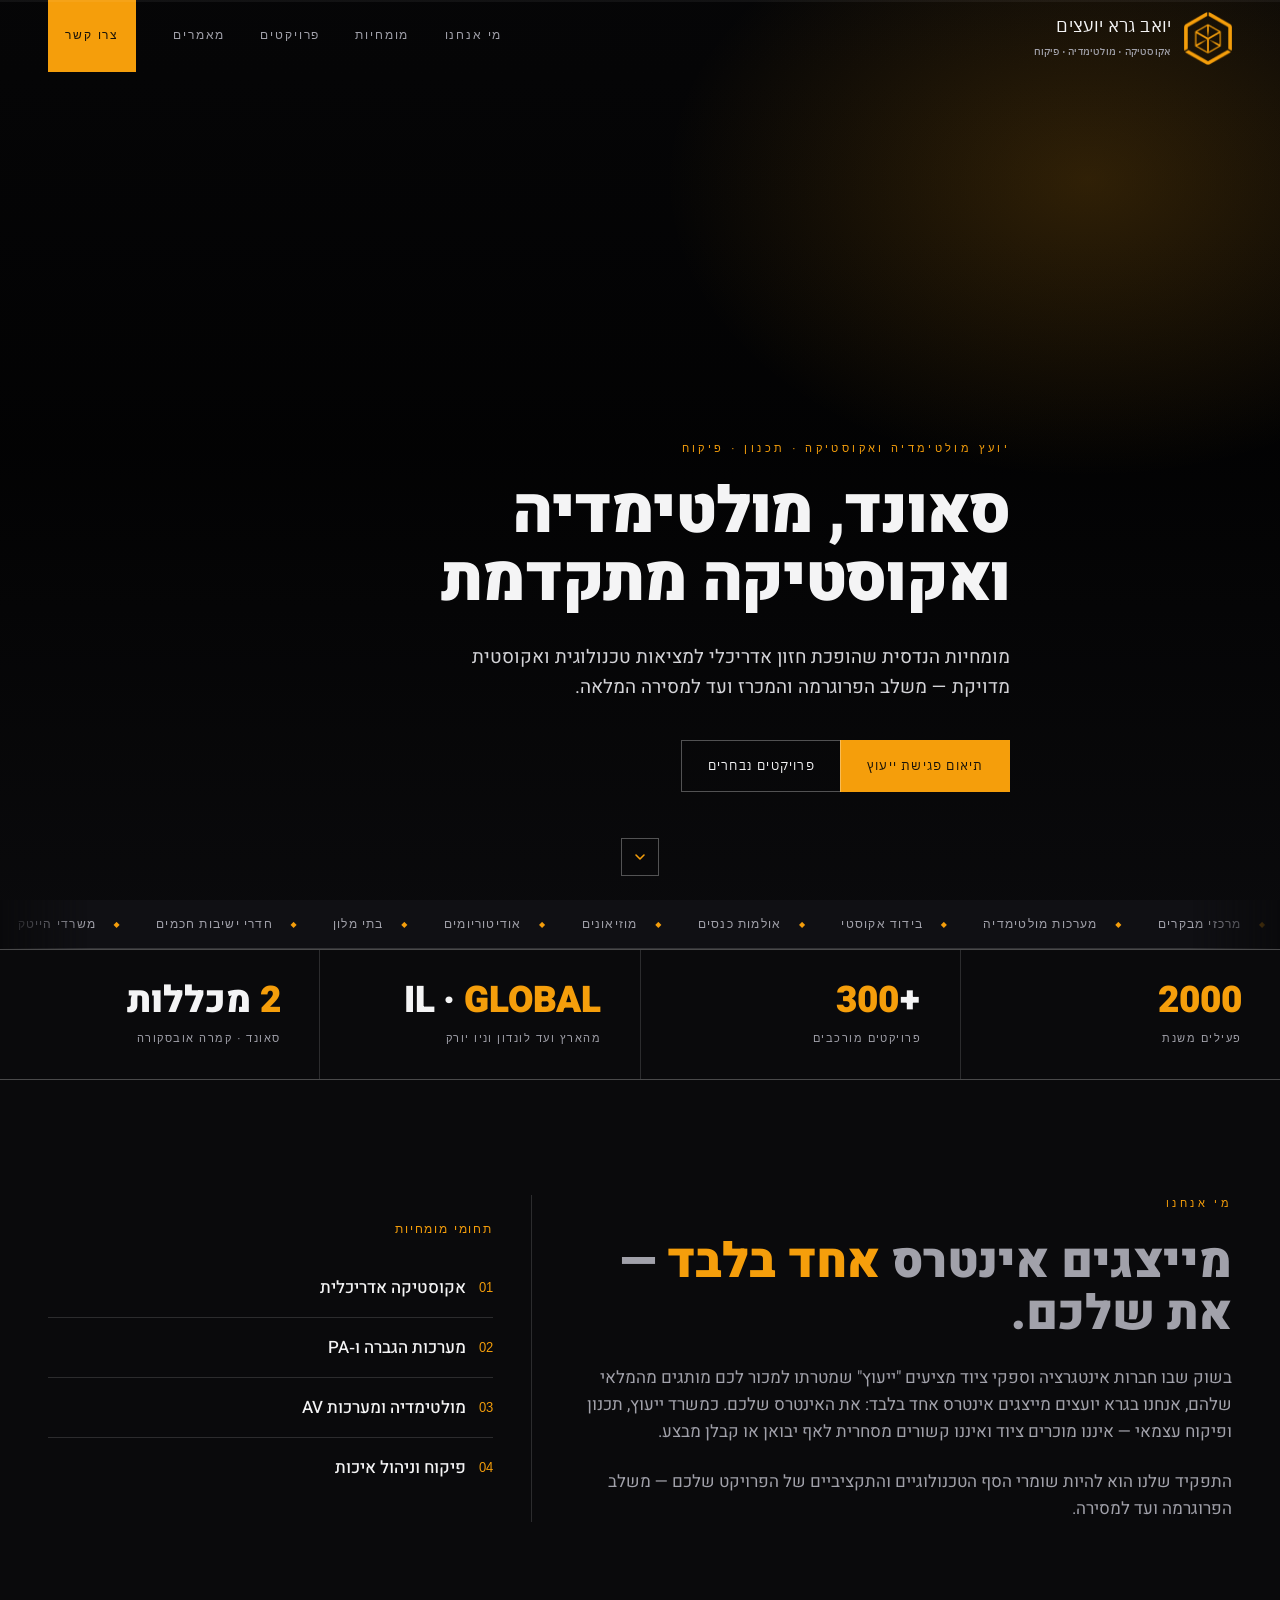
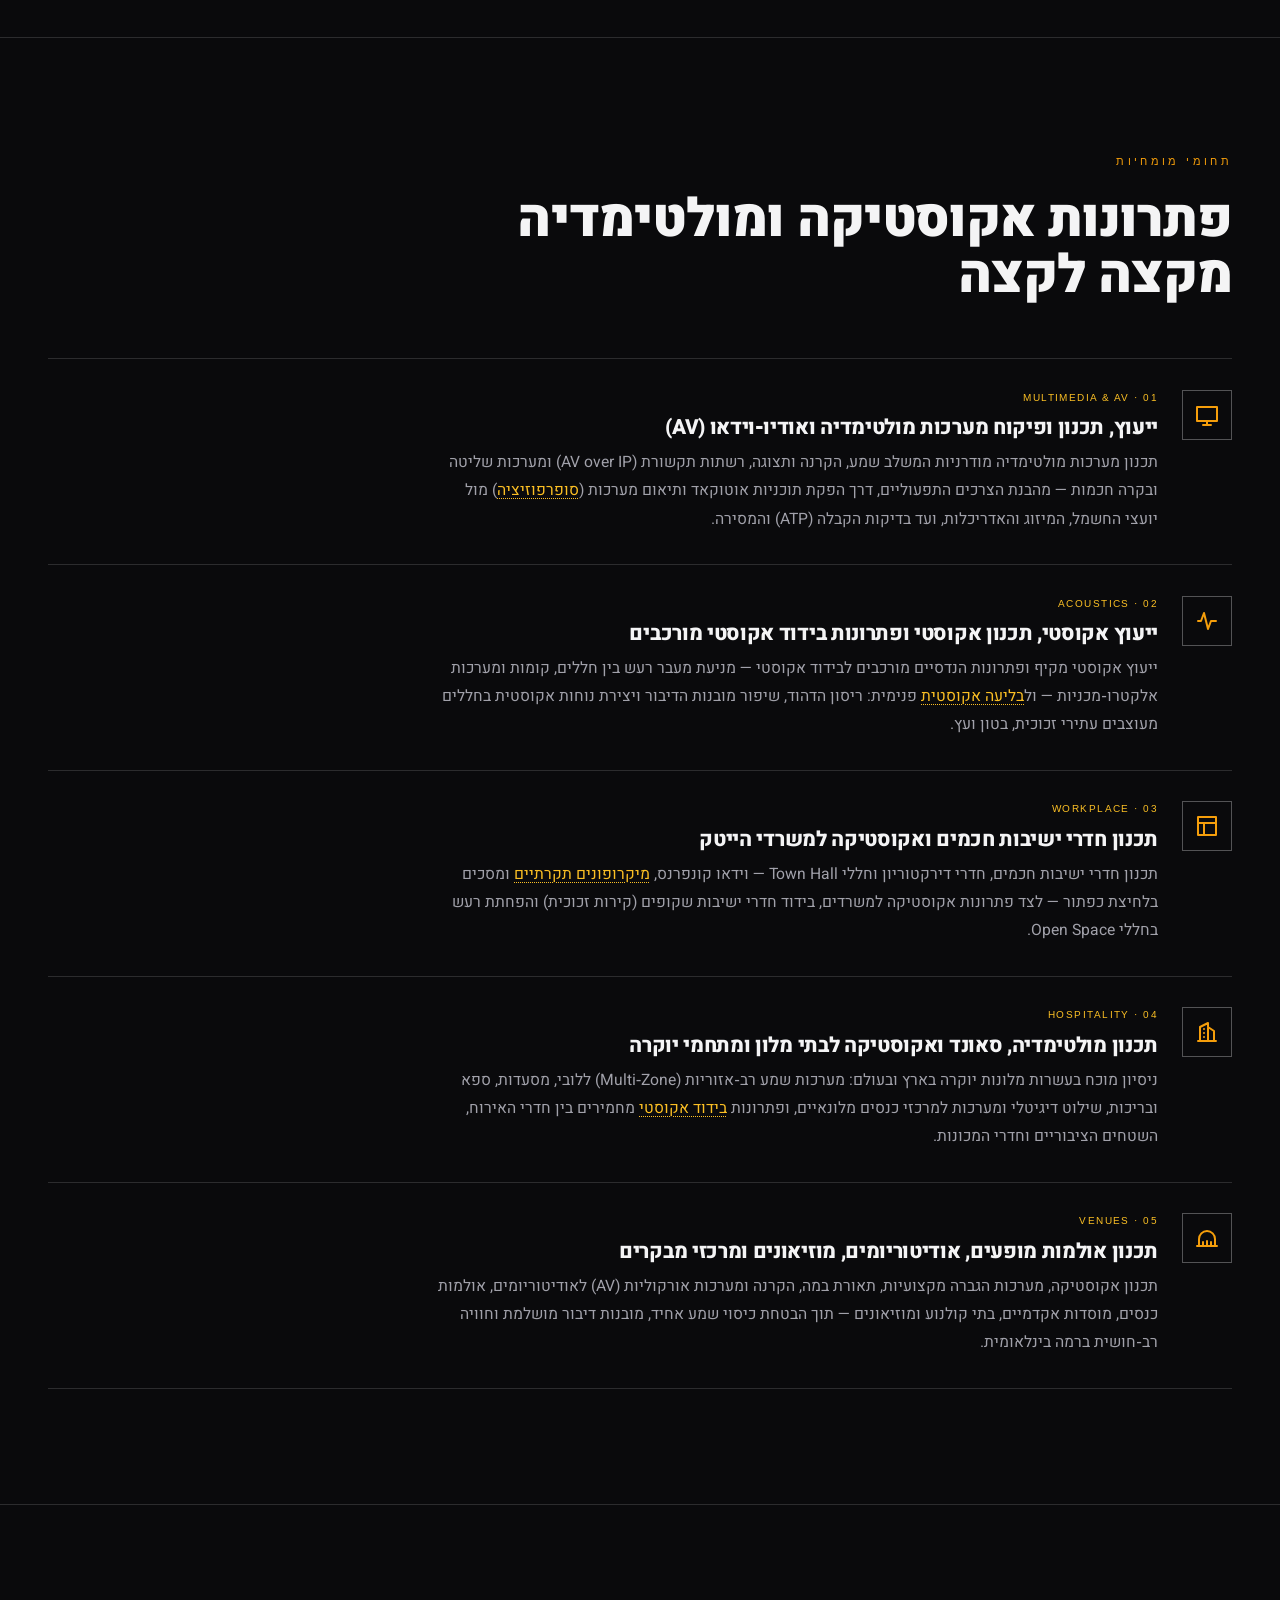
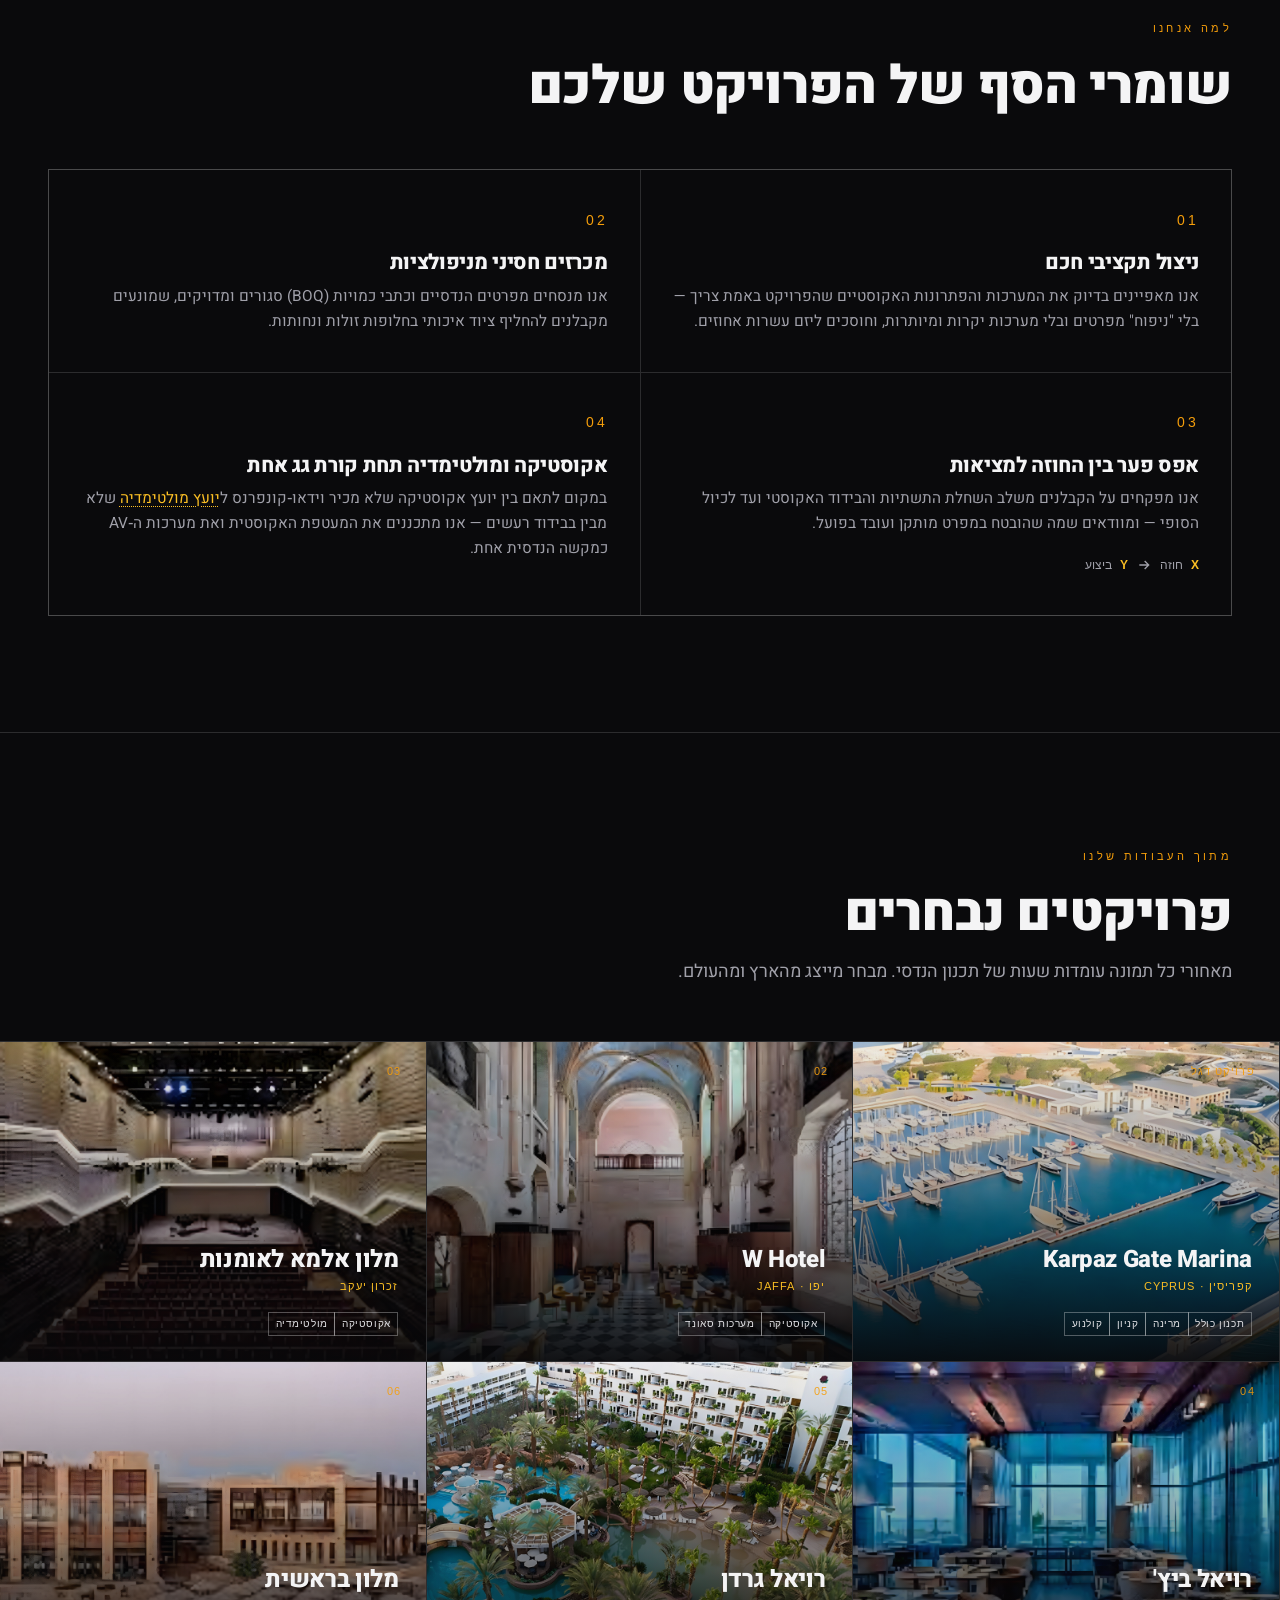
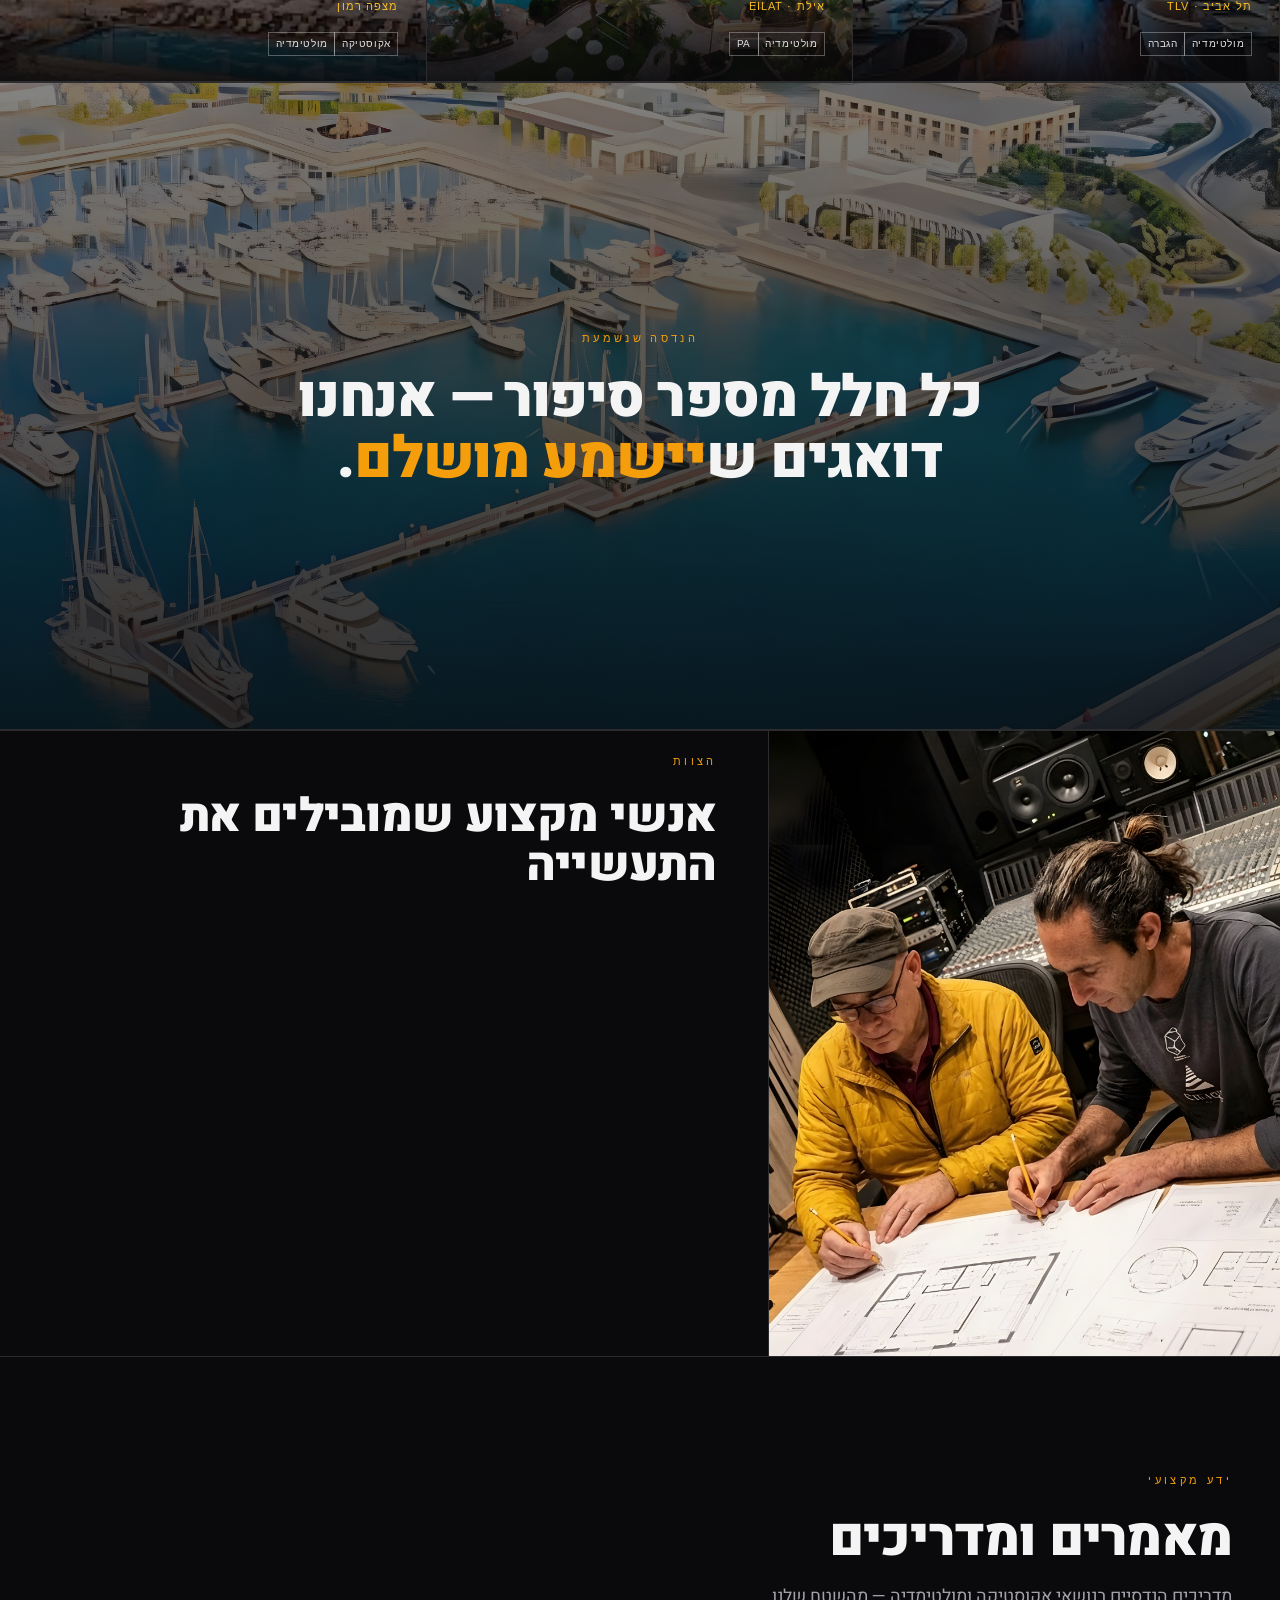
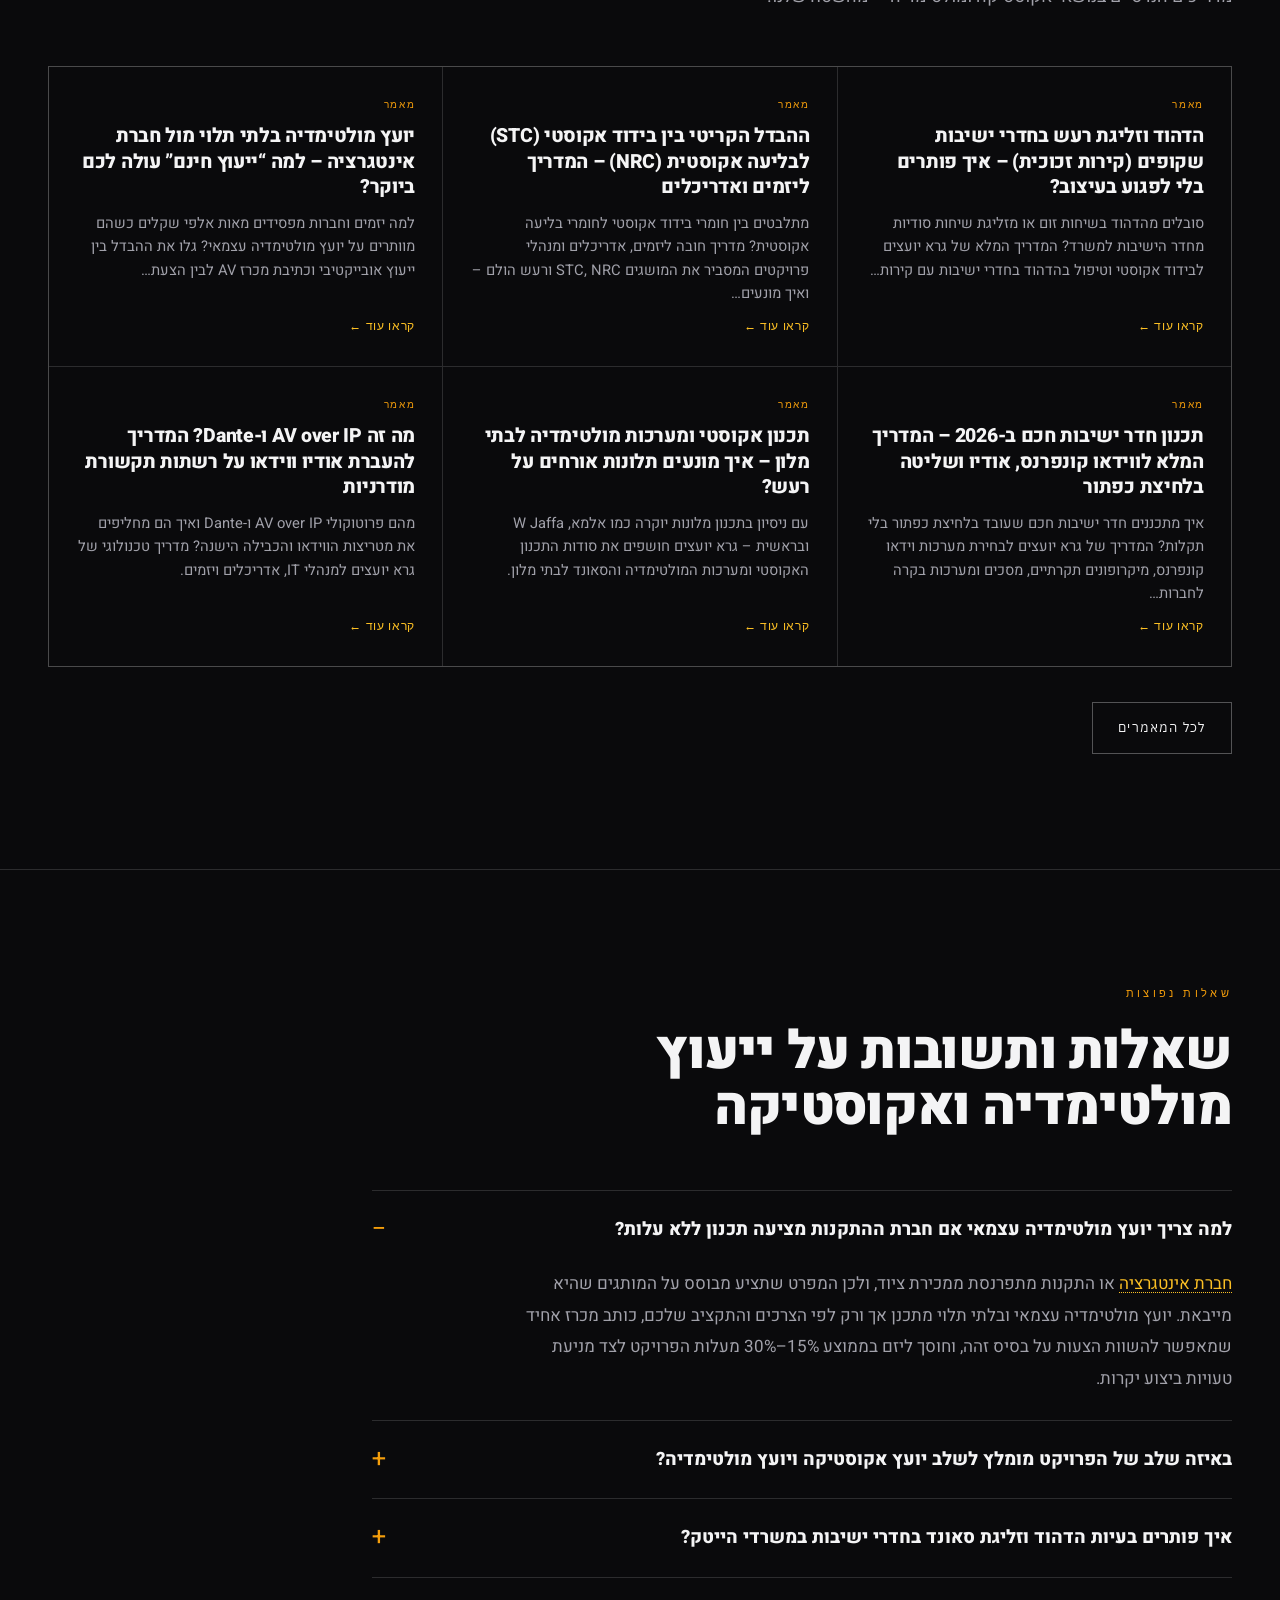
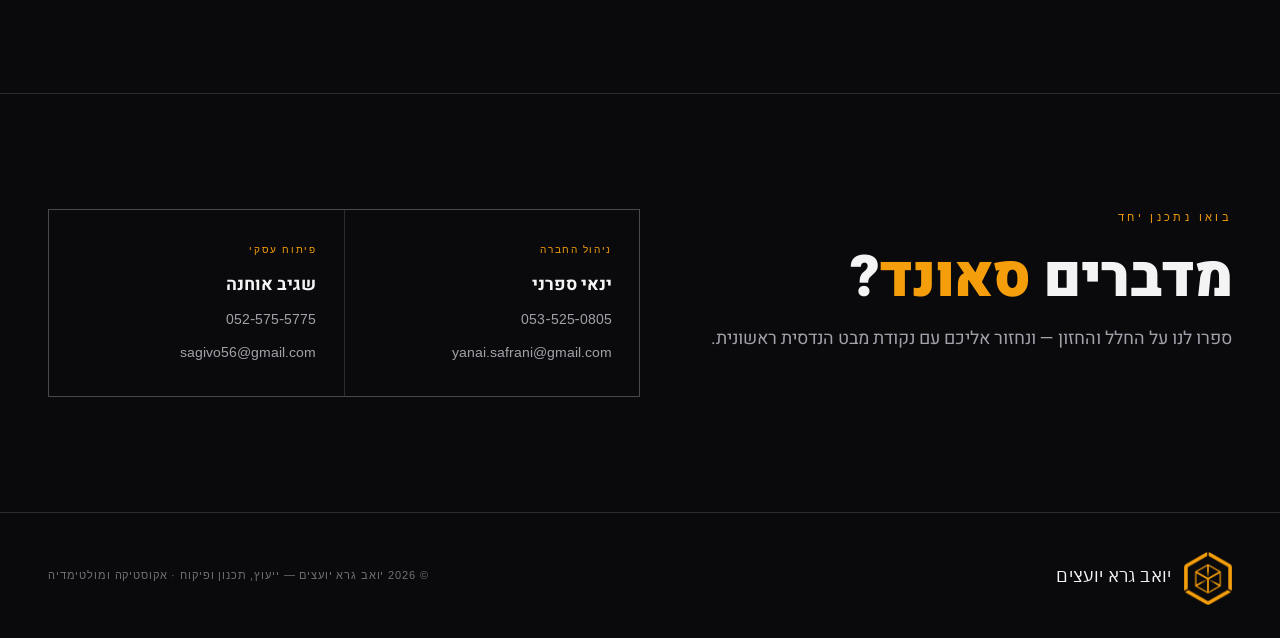
==== commit 50654063: "Update preview: AI-upscaled images, hover halo, scroll side-orb Co-Authored-By: Claude Opus 4.8 <nor" ====
--- a/index.html
+++ b/index.html
@@ -57,6 +57,13 @@
   </svg>
   <svg class="fx fx-b" viewBox="0 0 200 200" fill="none" stroke="currentColor" stroke-width="1.4">
     <circle cx="100" cy="100" r="18"/><circle cx="100" cy="100" r="38"/><circle cx="100" cy="100" r="58"/><circle cx="100" cy="100" r="78"/><circle cx="100" cy="100" r="99"/>
+  </svg>
+</div>
+
+<div class="side-orb" aria-hidden="true">
+  <svg viewBox="0 0 200 200" fill="none" stroke="currentColor" stroke-width="1.1">
+    <circle cx="100" cy="100" r="97"/><circle cx="100" cy="100" r="66"/>
+    <circle class="disc" cx="100" cy="100" r="38" fill="currentColor" stroke="none"/>
   </svg>
 </div>
 
@@ -284,7 +291,7 @@
 <!-- TEAM -->
 <section class="team" id="team">
   <div class="team-grid">
-    <div class="team-photo"><img src="wp-content/themes/gera/assets/team.png" alt="יואב גרא וינאי ספרני"></div>
+    <div class="team-photo"><img src="wp-content/themes/gera/assets/team.jpg" alt="יואב גרא וינאי ספרני"></div>
     <div class="team-text">
       <span class="eyebrow">הצוות</span>
       <h2 style="font-size:clamp(1.9rem,4.4vw,2.9rem);font-weight:900">אנשי מקצוע שמובילים את התעשייה</h2>
@@ -466,6 +473,21 @@
   })();
 </script>
 
+<script>
+  (function(){
+    if (window.matchMedia && window.matchMedia('(prefers-reduced-motion: reduce)').matches) return;
+    var cards = document.querySelectorAll('.mosaic .proj, .team-photo');
+    cards.forEach(function(c){
+      var h = document.createElement('span'); h.className = 'proj-halo'; c.appendChild(h);
+      c.addEventListener('pointermove', function(e){
+        var r = c.getBoundingClientRect();
+        c.style.setProperty('--mx', ((e.clientX - r.left) / r.width * 100).toFixed(1) + '%');
+        c.style.setProperty('--my', ((e.clientY - r.top) / r.height * 100).toFixed(1) + '%');
+      }, {passive:true});
+    });
+  })();
+</script>
+
 <script type="speculationrules">
 {"prefetch":[{"source":"document","where":{"and":[{"href_matches":"/*"},{"not":{"href_matches":["/wp-*.php","/wp-admin/*","/wp-content/uploads/*","/wp-content/*","/wp-content/plugins/*","/wp-content/themes/gera/*","/*\\?(.+)"]}},{"not":{"selector_matches":"a[rel~=\"nofollow\"]"}},{"not":{"selector_matches":".no-prefetch, .no-prefetch a"}}]},"eagerness":"conservative"}]}
 </script>
--- a/wp-content/themes/gera/style.css
+++ b/wp-content/themes/gera/style.css
@@ -151,6 +151,8 @@
 .proj img{position:absolute;inset:0;width:100%;height:100%;object-fit:cover;z-index:0;transition:transform .7s ease,filter .4s}
 .proj::after{content:"";position:absolute;inset:0;z-index:1;background:linear-gradient(0deg,rgba(8,8,10,.94),rgba(8,8,10,.3) 55%,rgba(8,8,10,.05))}
 .proj:hover img{transform:scale(1.06)}
+.proj-halo{position:absolute;inset:0;z-index:2;pointer-events:none;opacity:0;transition:opacity .4s;mix-blend-mode:screen;background:radial-gradient(circle 130px at var(--mx,50%) var(--my,50%),rgba(245,158,11,.5),rgba(245,158,11,.12) 42%,transparent 70%)}
+.proj:hover .proj-halo,.team-photo:hover .proj-halo{opacity:1}
 .proj .body{position:relative;z-index:2;padding:1.6rem 1.7rem;width:100%}
 .proj .idx{position:absolute;top:1.3rem;inset-inline-start:1.5rem;z-index:2;font-family:var(--mono);font-size:.68rem;letter-spacing:.12em;color:var(--amber);opacity:.9}
 .proj h3{font-size:1.5rem;font-weight:800}
@@ -268,7 +270,10 @@
 .fx circle:nth-child(5){stroke-opacity:.1}
 .fx-a{top:-12vmin;right:-10vmin;opacity:calc(.5 - var(--sp,0) * .4);transform:scale(calc(.7 + var(--sp,0) * .75 + var(--pulse,0) * .22)) rotate(calc(var(--sp,0) * 55deg + var(--pulse,0) * 10deg))}
 .fx-b{bottom:-16vmin;left:-12vmin;width:95vmin;height:95vmin;opacity:calc(.05 + var(--sp,0) * .42);transform:scale(calc(.4 + var(--sp,0) * 1.05 - var(--pulse,0) * .28)) rotate(calc(var(--sp,0) * -45deg - var(--pulse,0) * 10deg))}
-@media (prefers-reduced-motion: reduce){ .fx-a{opacity:.2;transform:scale(.9)} .fx-b{opacity:.16;transform:scale(.8)} }
+.side-orb{position:fixed;z-index:-1;right:-26vmin;top:50%;width:54vmin;height:54vmin;color:var(--amber);pointer-events:none;transform:translateY(calc(-50% + (.5 - var(--sp,0)) * 42vmin)) scale(calc(.75 + var(--sp,0) * .6 + var(--pulse,0) * .06));opacity:calc(.12 + var(--sp,0) * .34)}
+.side-orb svg{width:100%;height:100%;display:block}
+.side-orb .disc{opacity:calc(var(--sp,0) * .5)}
+@media (prefers-reduced-motion: reduce){ .fx-a{opacity:.2;transform:scale(.9)} .fx-b{opacity:.16;transform:scale(.8)} .side-orb{opacity:.18;transform:translateY(-50%) scale(1)} }
 
 /* mobile tuning */
 @media (max-width:620px){
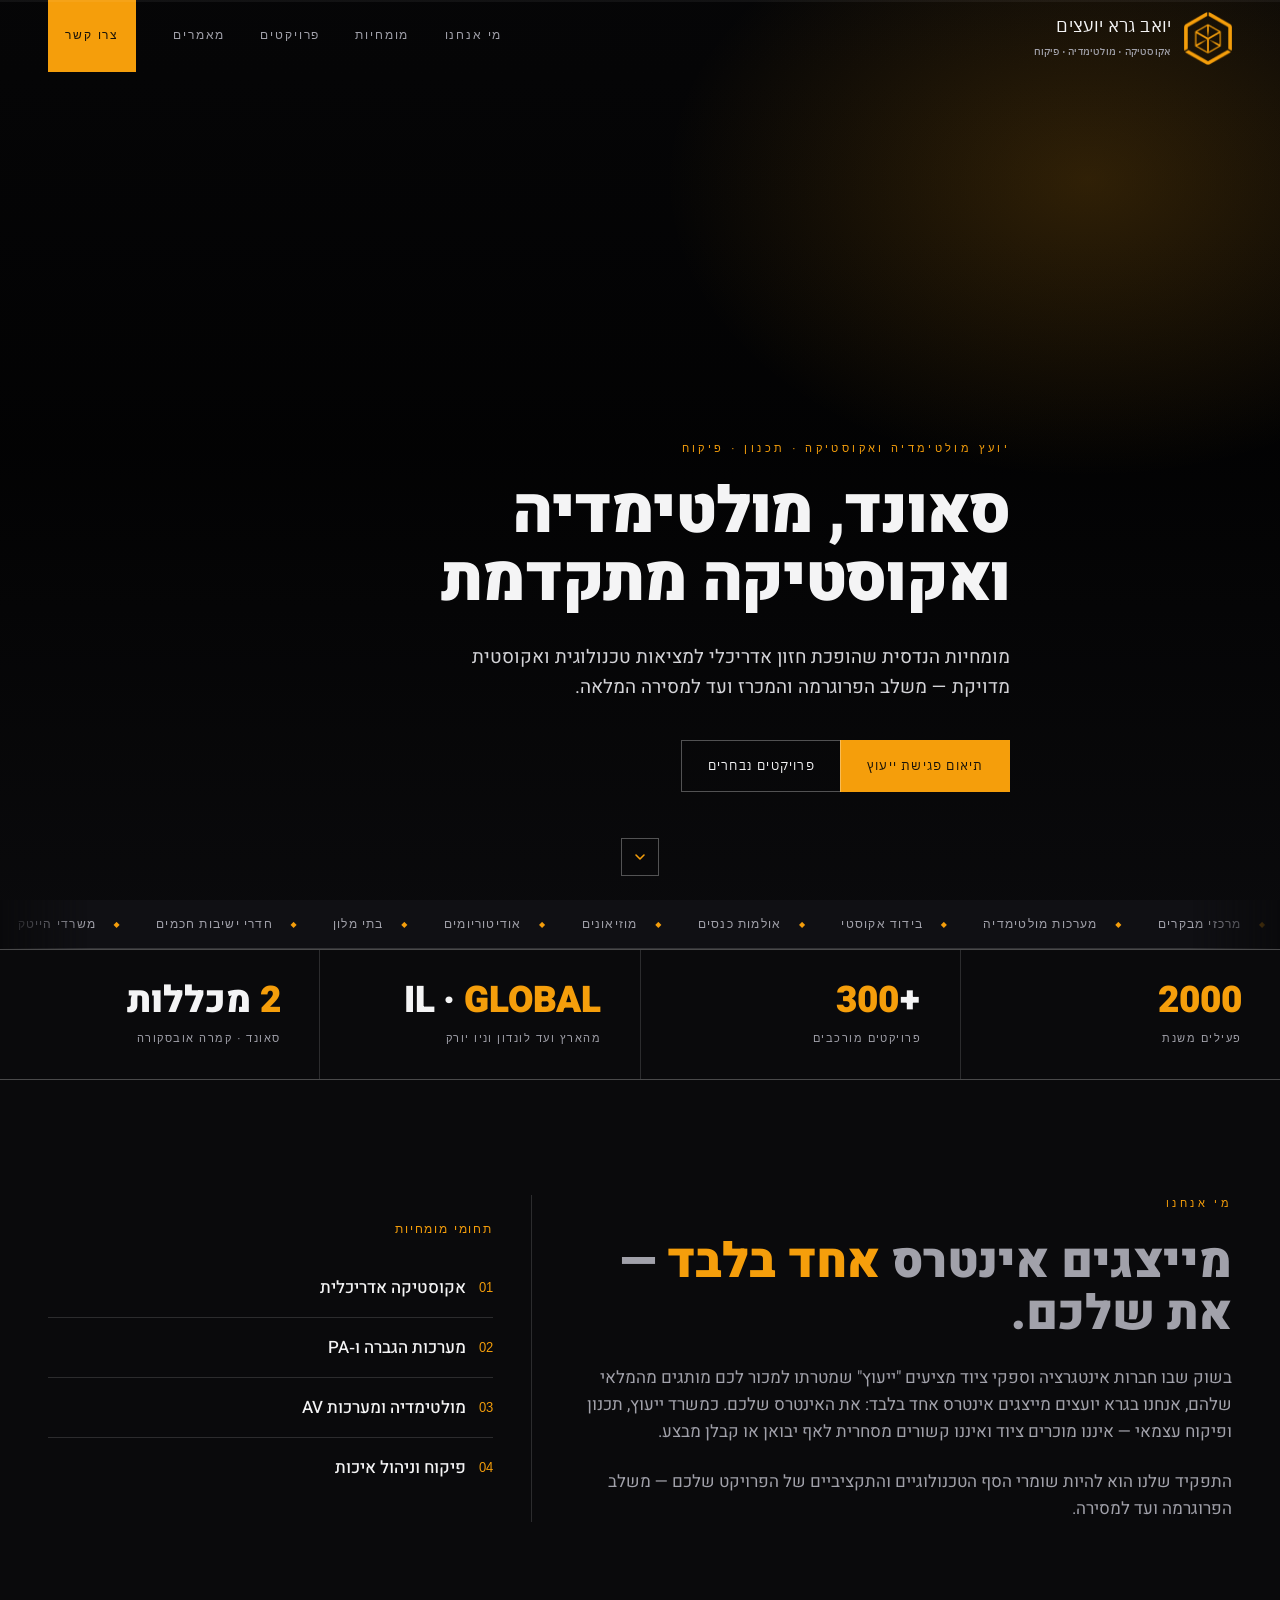
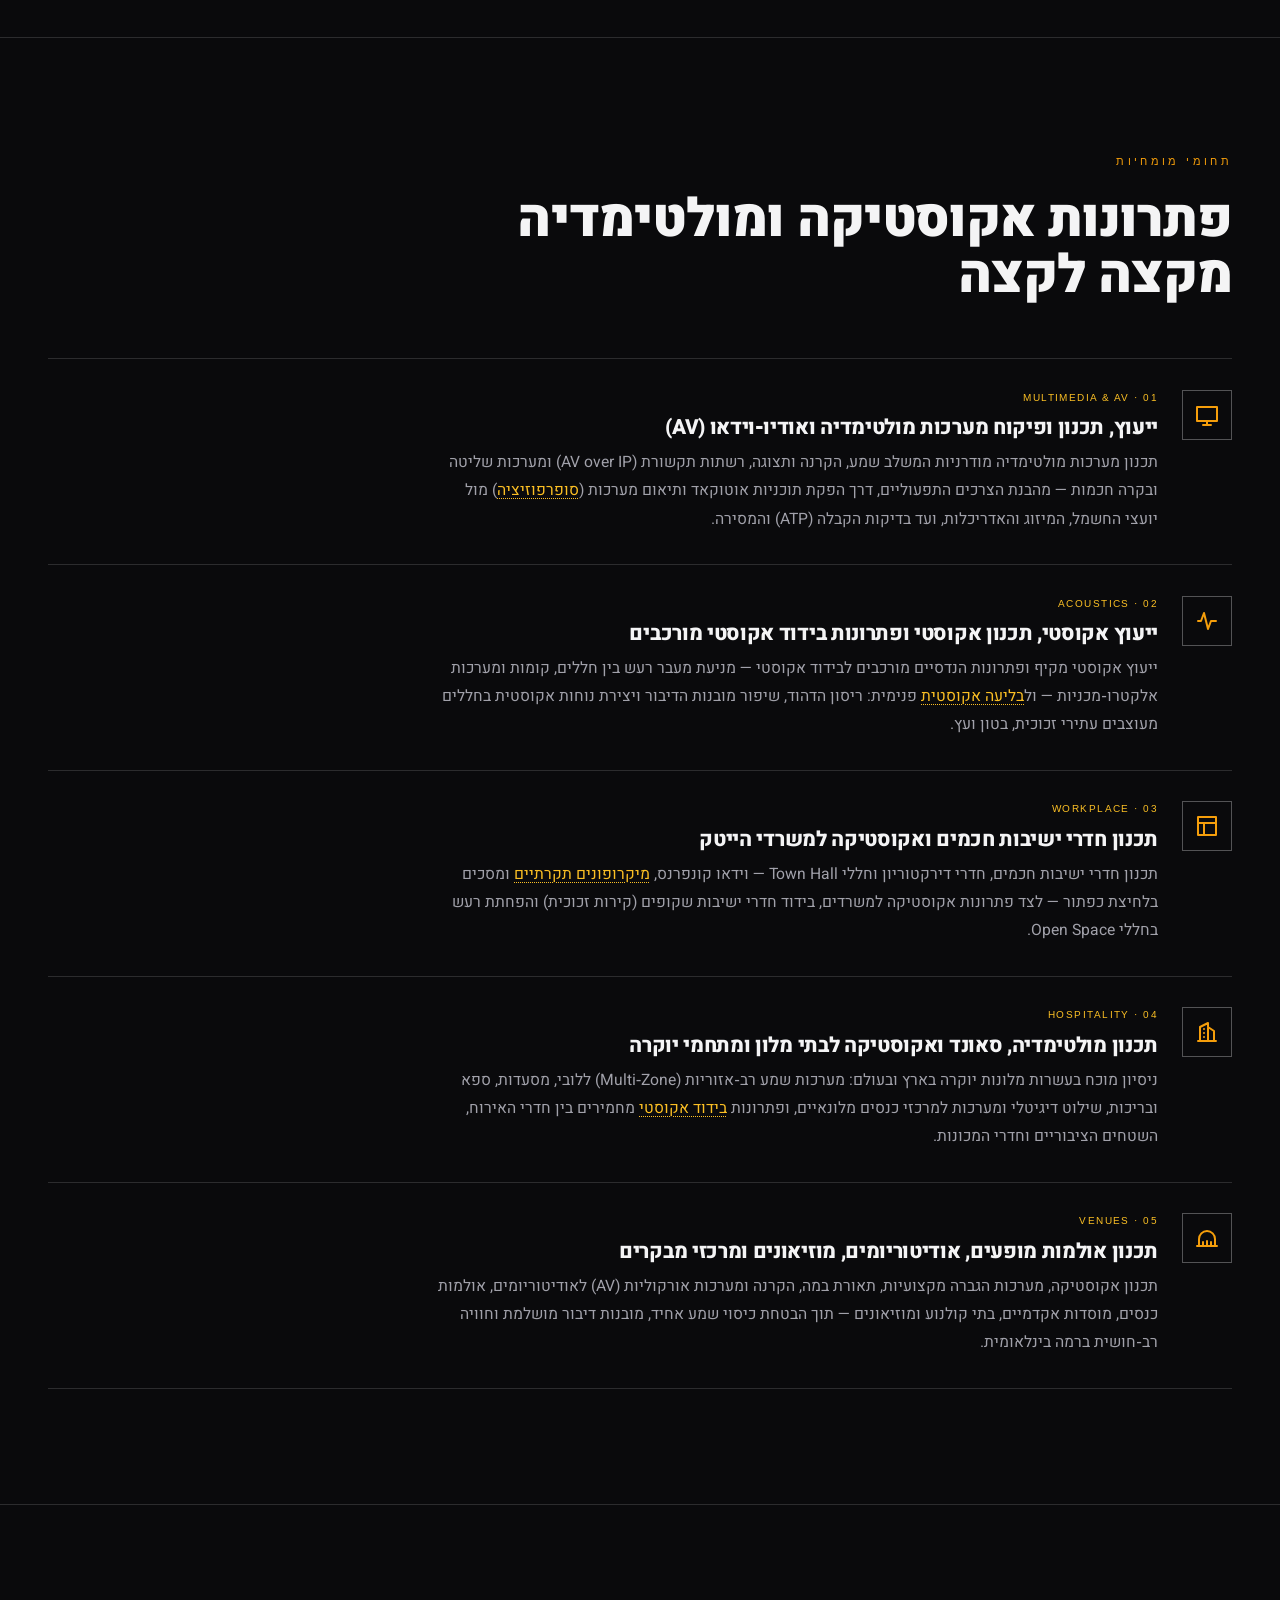
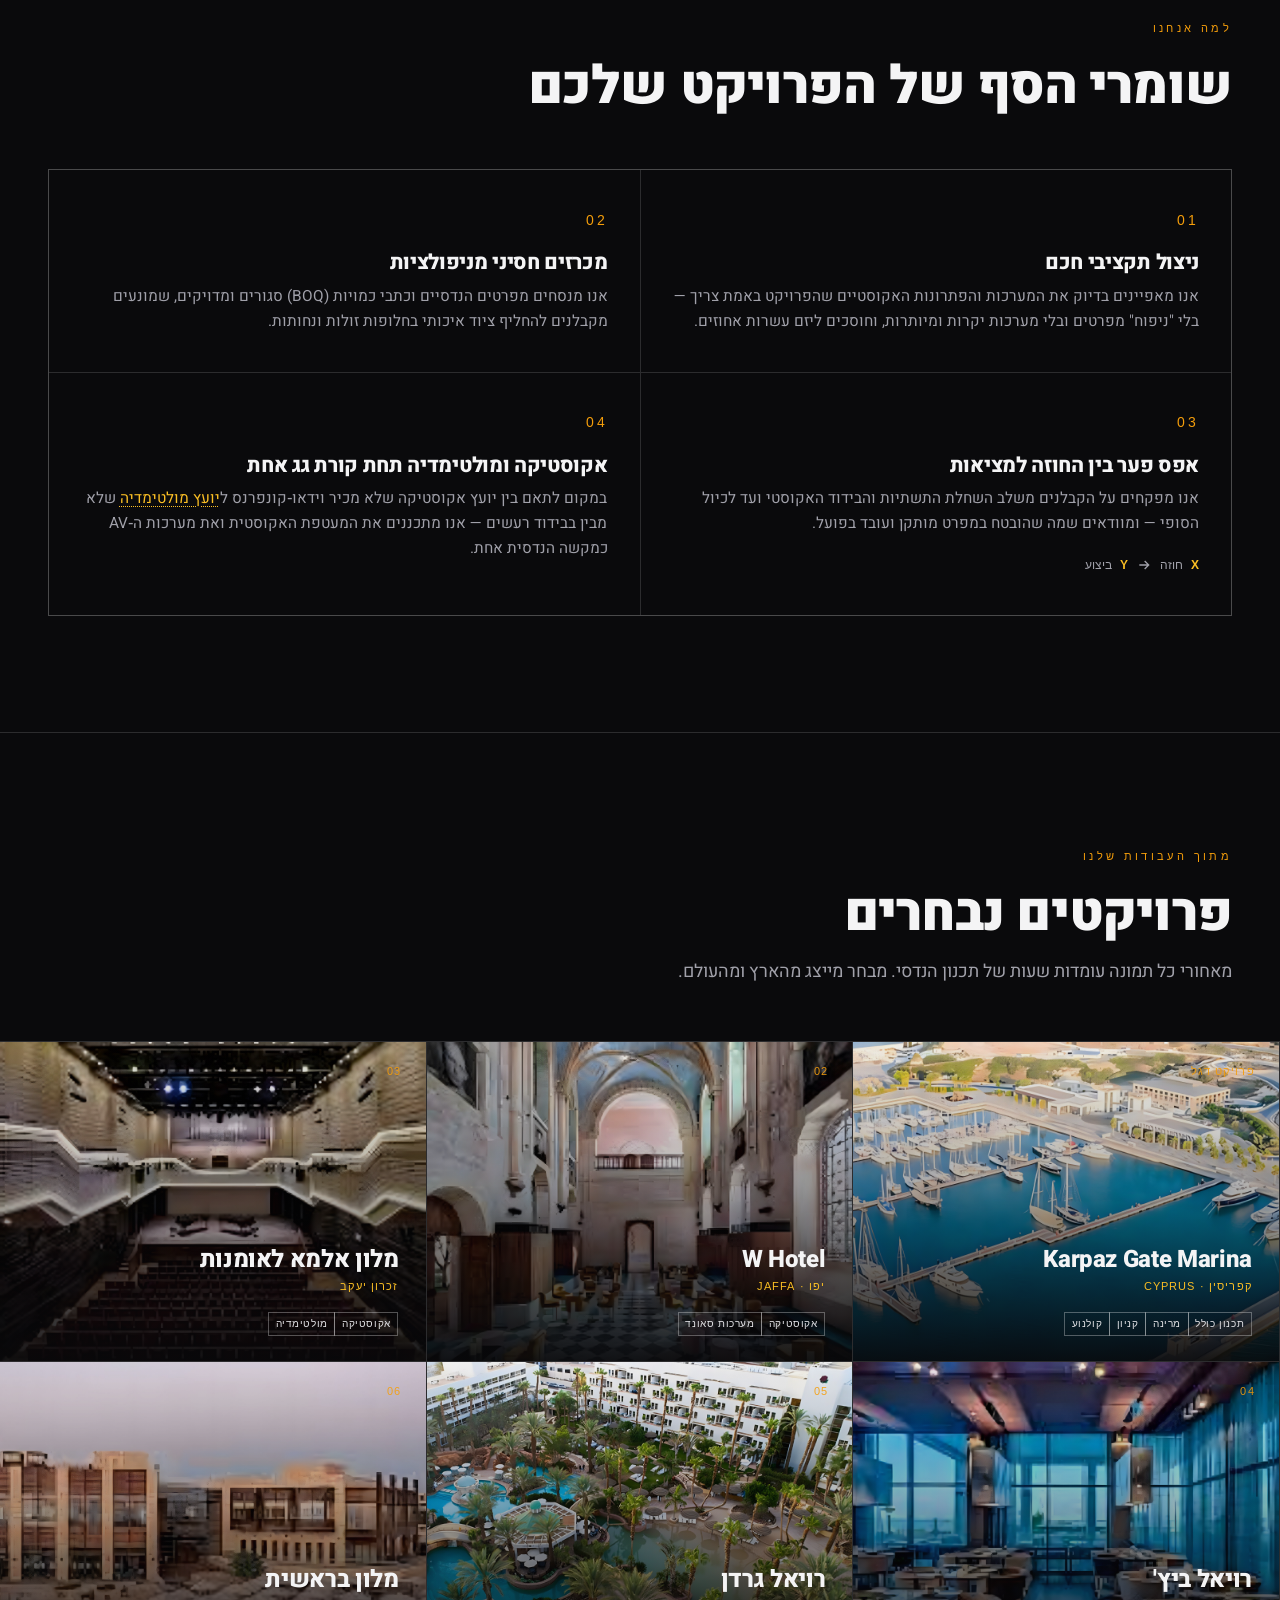
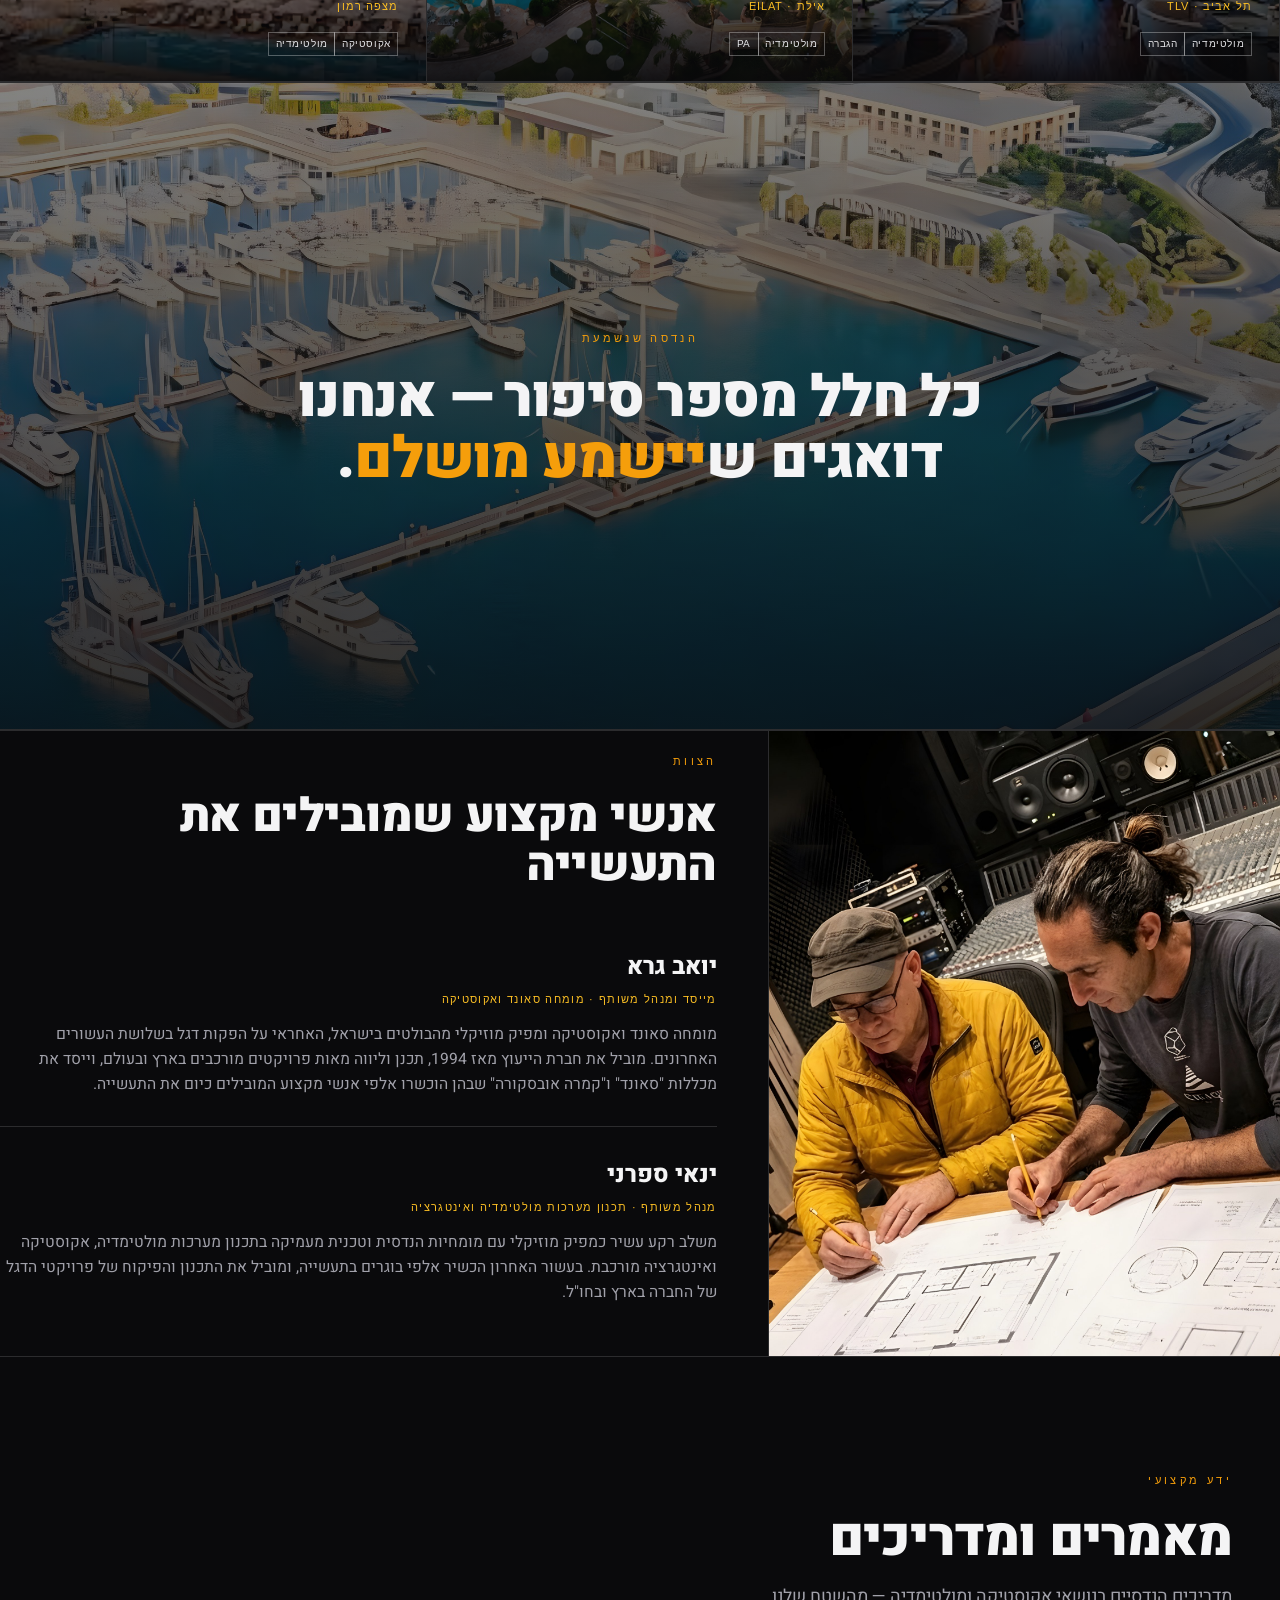
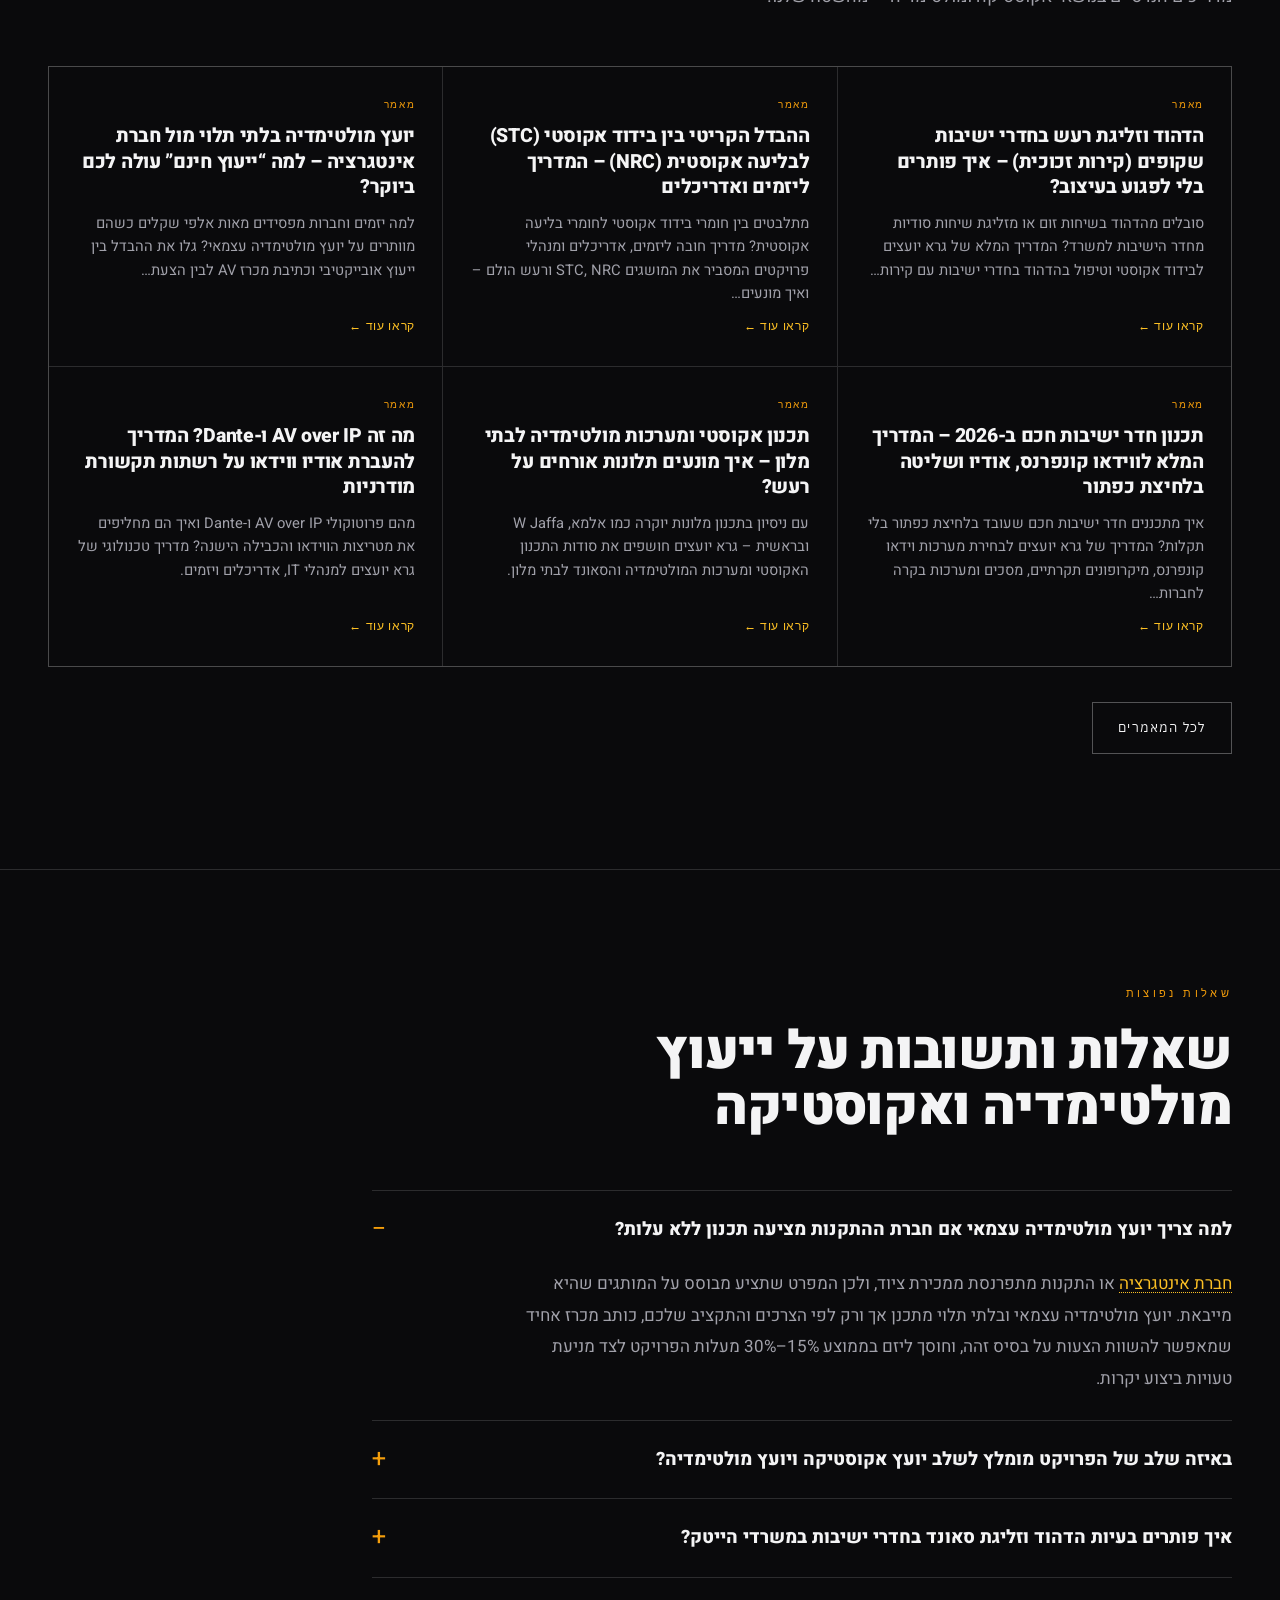
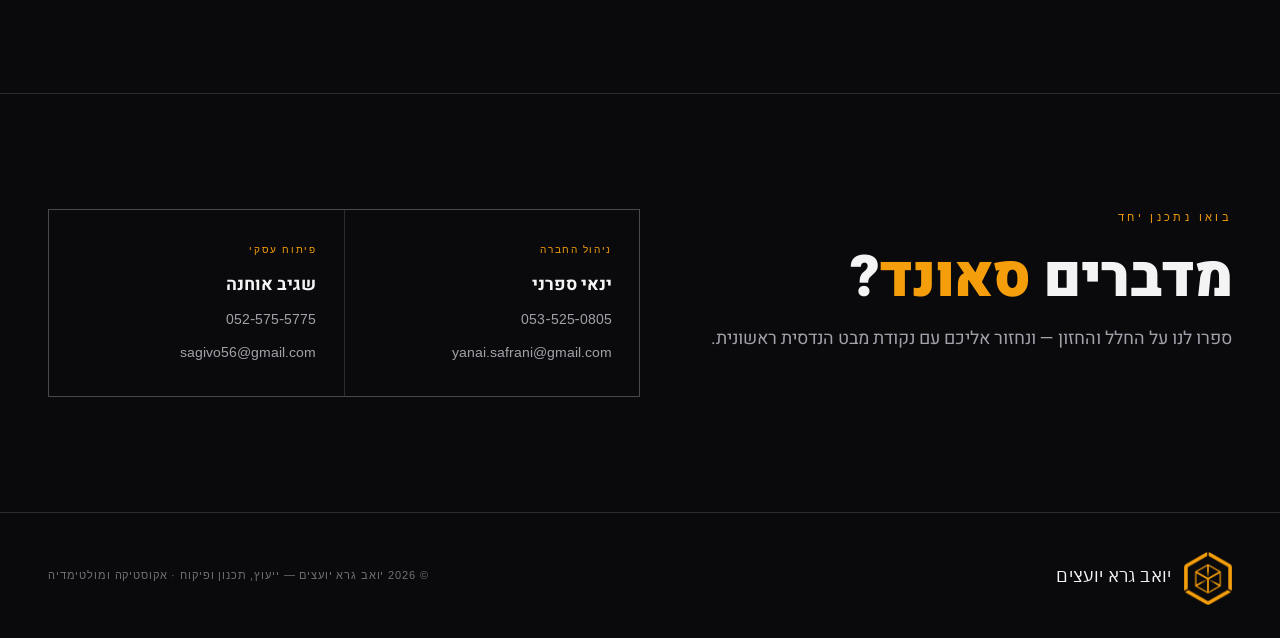
==== commit 396778c3: "Remove right side-orb from preview Co-Authored-By: Claude Opus 4.8 <noreply@anthropic.com>" ====
--- a/index.html
+++ b/index.html
@@ -57,13 +57,6 @@
   </svg>
   <svg class="fx fx-b" viewBox="0 0 200 200" fill="none" stroke="currentColor" stroke-width="1.4">
     <circle cx="100" cy="100" r="18"/><circle cx="100" cy="100" r="38"/><circle cx="100" cy="100" r="58"/><circle cx="100" cy="100" r="78"/><circle cx="100" cy="100" r="99"/>
-  </svg>
-</div>
-
-<div class="side-orb" aria-hidden="true">
-  <svg viewBox="0 0 200 200" fill="none" stroke="currentColor" stroke-width="1.1">
-    <circle cx="100" cy="100" r="97"/><circle cx="100" cy="100" r="66"/>
-    <circle class="disc" cx="100" cy="100" r="38" fill="currentColor" stroke="none"/>
   </svg>
 </div>
 
--- a/wp-content/themes/gera/style.css
+++ b/wp-content/themes/gera/style.css
@@ -270,10 +270,7 @@
 .fx circle:nth-child(5){stroke-opacity:.1}
 .fx-a{top:-12vmin;right:-10vmin;opacity:calc(.5 - var(--sp,0) * .4);transform:scale(calc(.7 + var(--sp,0) * .75 + var(--pulse,0) * .22)) rotate(calc(var(--sp,0) * 55deg + var(--pulse,0) * 10deg))}
 .fx-b{bottom:-16vmin;left:-12vmin;width:95vmin;height:95vmin;opacity:calc(.05 + var(--sp,0) * .42);transform:scale(calc(.4 + var(--sp,0) * 1.05 - var(--pulse,0) * .28)) rotate(calc(var(--sp,0) * -45deg - var(--pulse,0) * 10deg))}
-.side-orb{position:fixed;z-index:-1;right:-26vmin;top:50%;width:54vmin;height:54vmin;color:var(--amber);pointer-events:none;transform:translateY(calc(-50% + (.5 - var(--sp,0)) * 42vmin)) scale(calc(.75 + var(--sp,0) * .6 + var(--pulse,0) * .06));opacity:calc(.12 + var(--sp,0) * .34)}
-.side-orb svg{width:100%;height:100%;display:block}
-.side-orb .disc{opacity:calc(var(--sp,0) * .5)}
-@media (prefers-reduced-motion: reduce){ .fx-a{opacity:.2;transform:scale(.9)} .fx-b{opacity:.16;transform:scale(.8)} .side-orb{opacity:.18;transform:translateY(-50%) scale(1)} }
+@media (prefers-reduced-motion: reduce){ .fx-a{opacity:.2;transform:scale(.9)} .fx-b{opacity:.16;transform:scale(.8)} }
 
 /* mobile tuning */
 @media (max-width:620px){
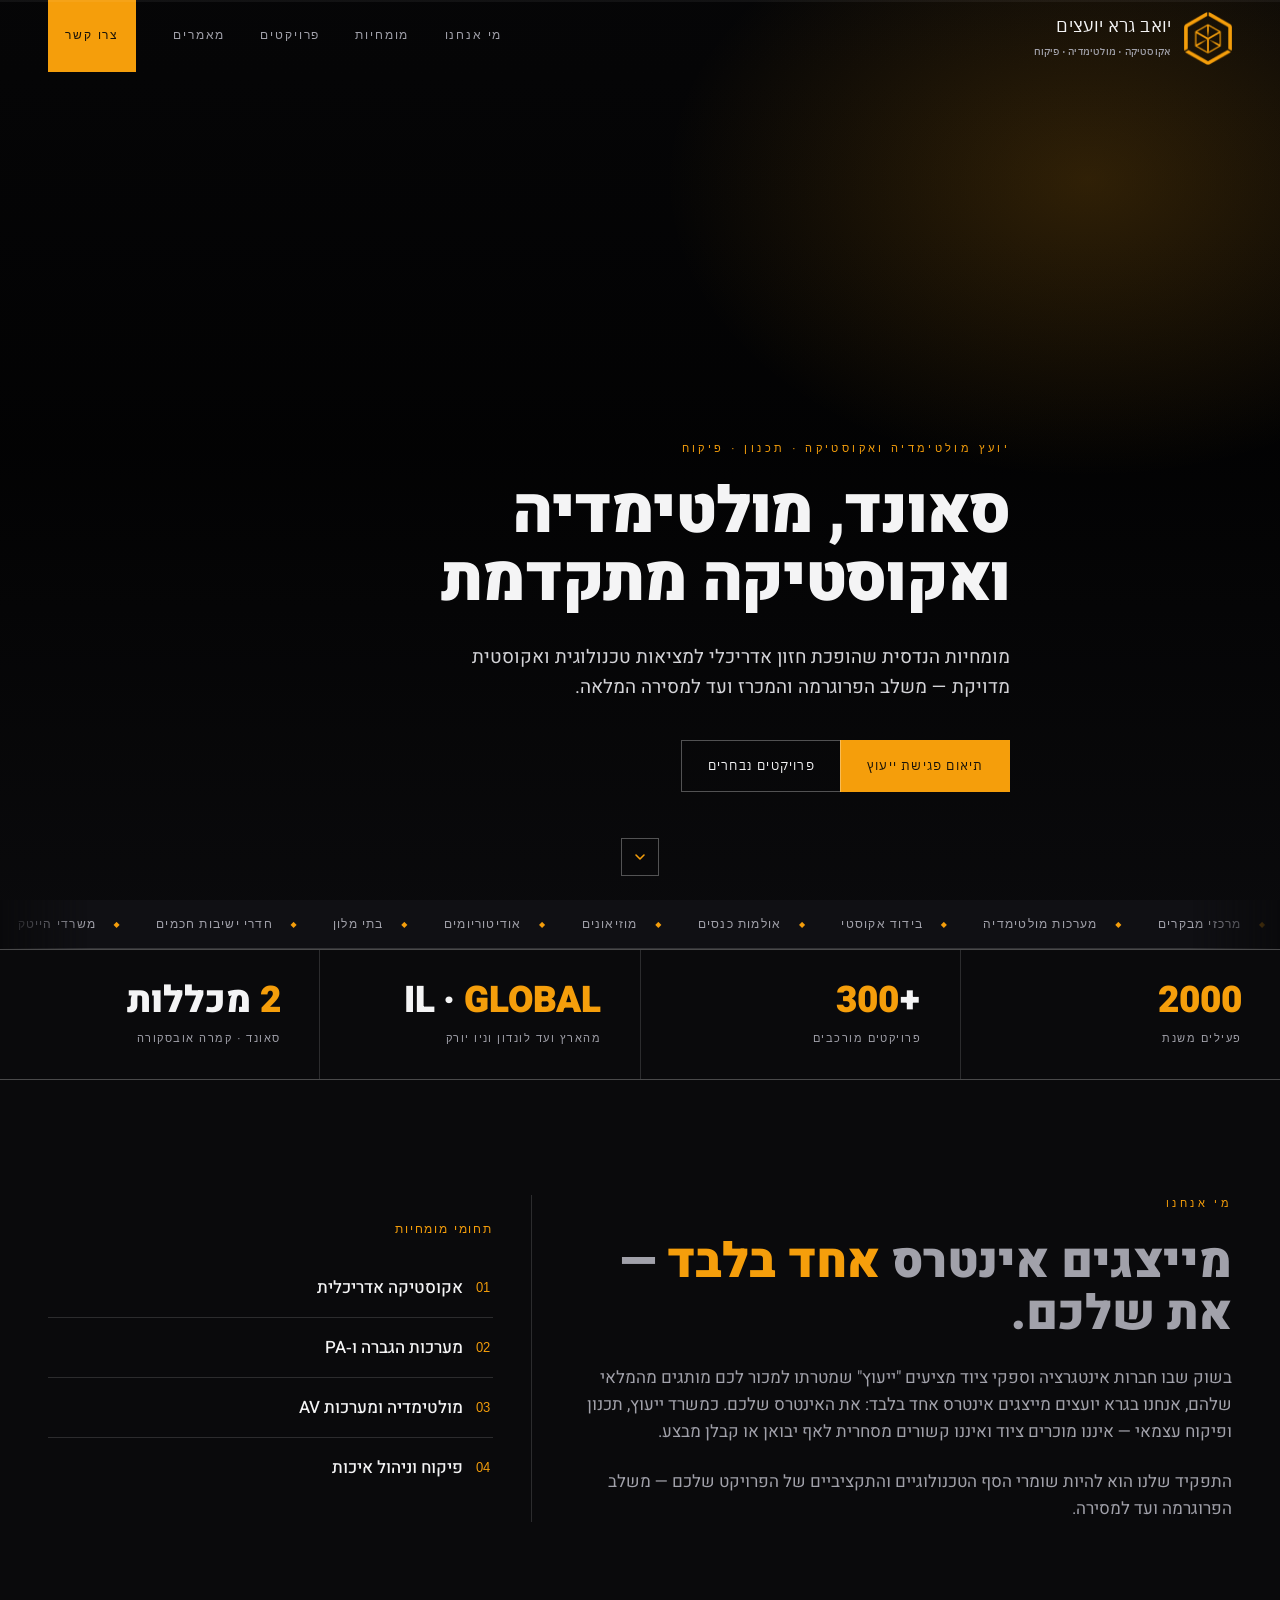
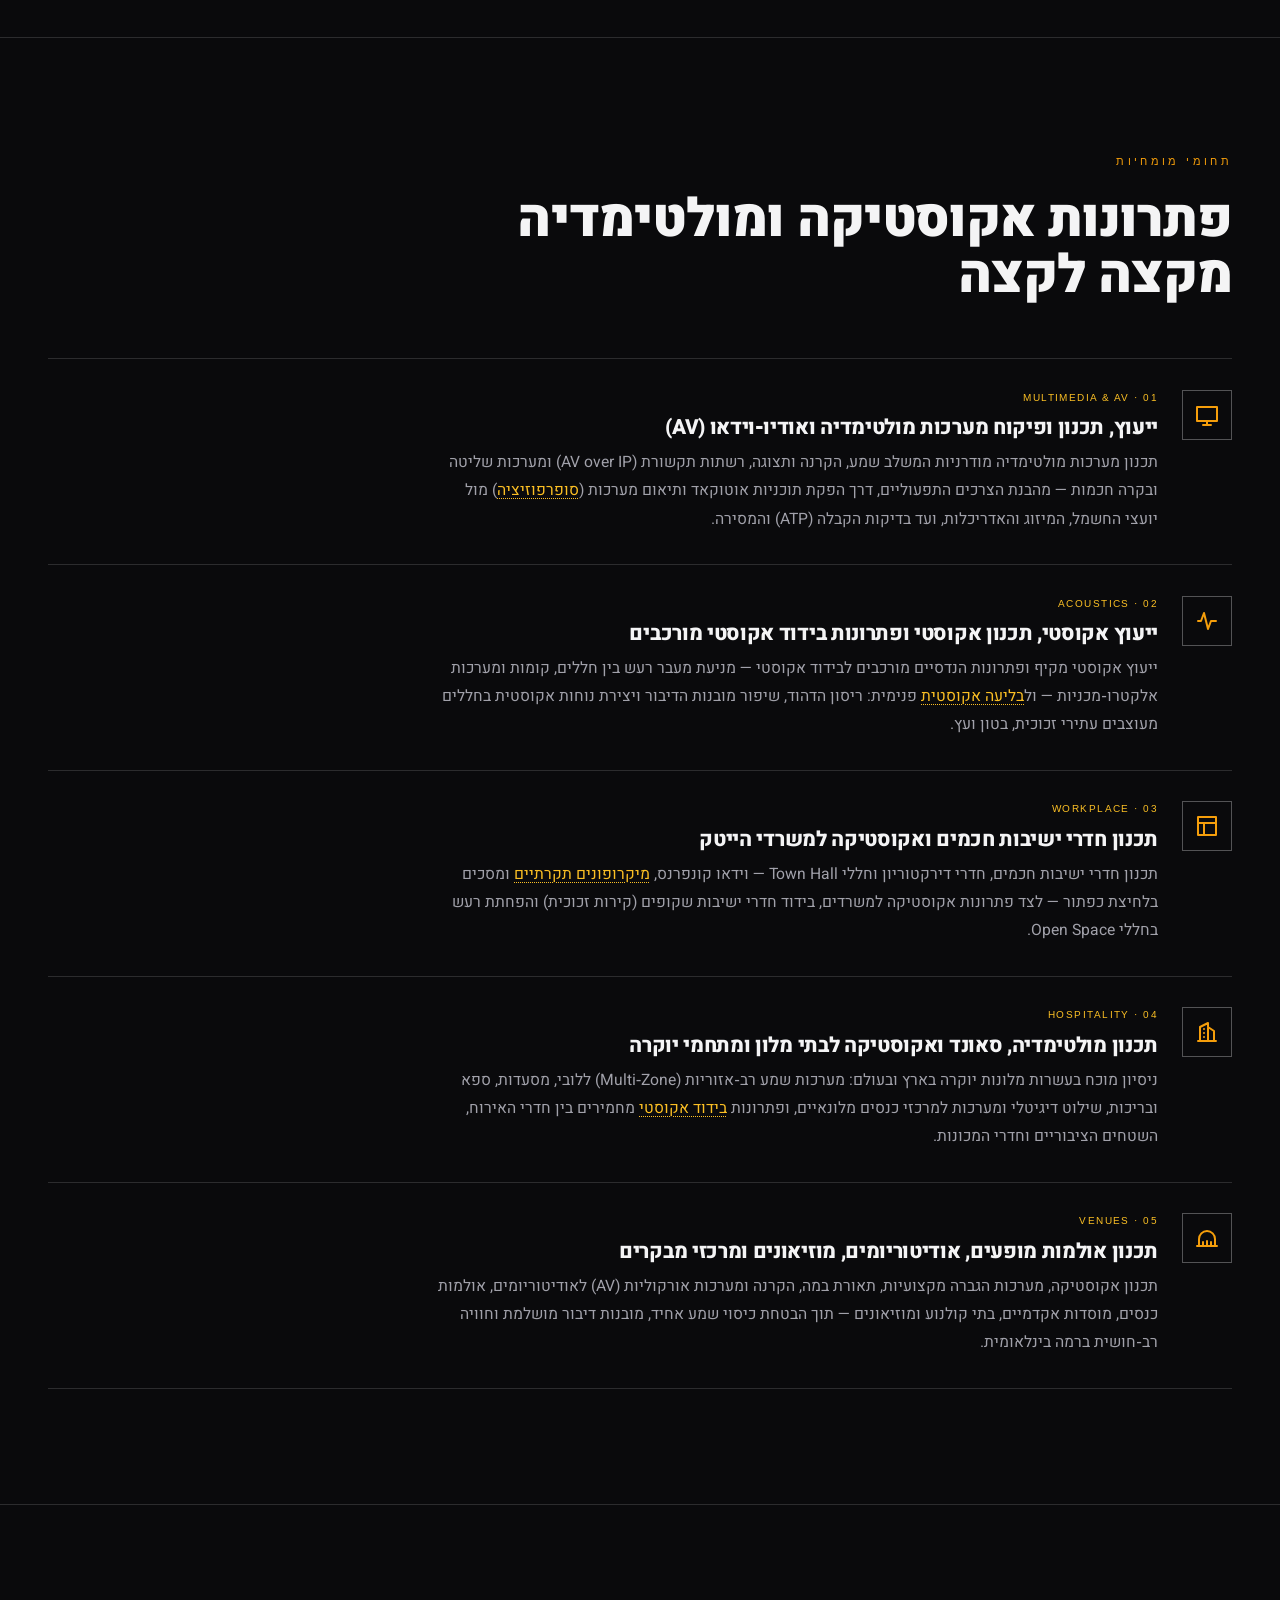
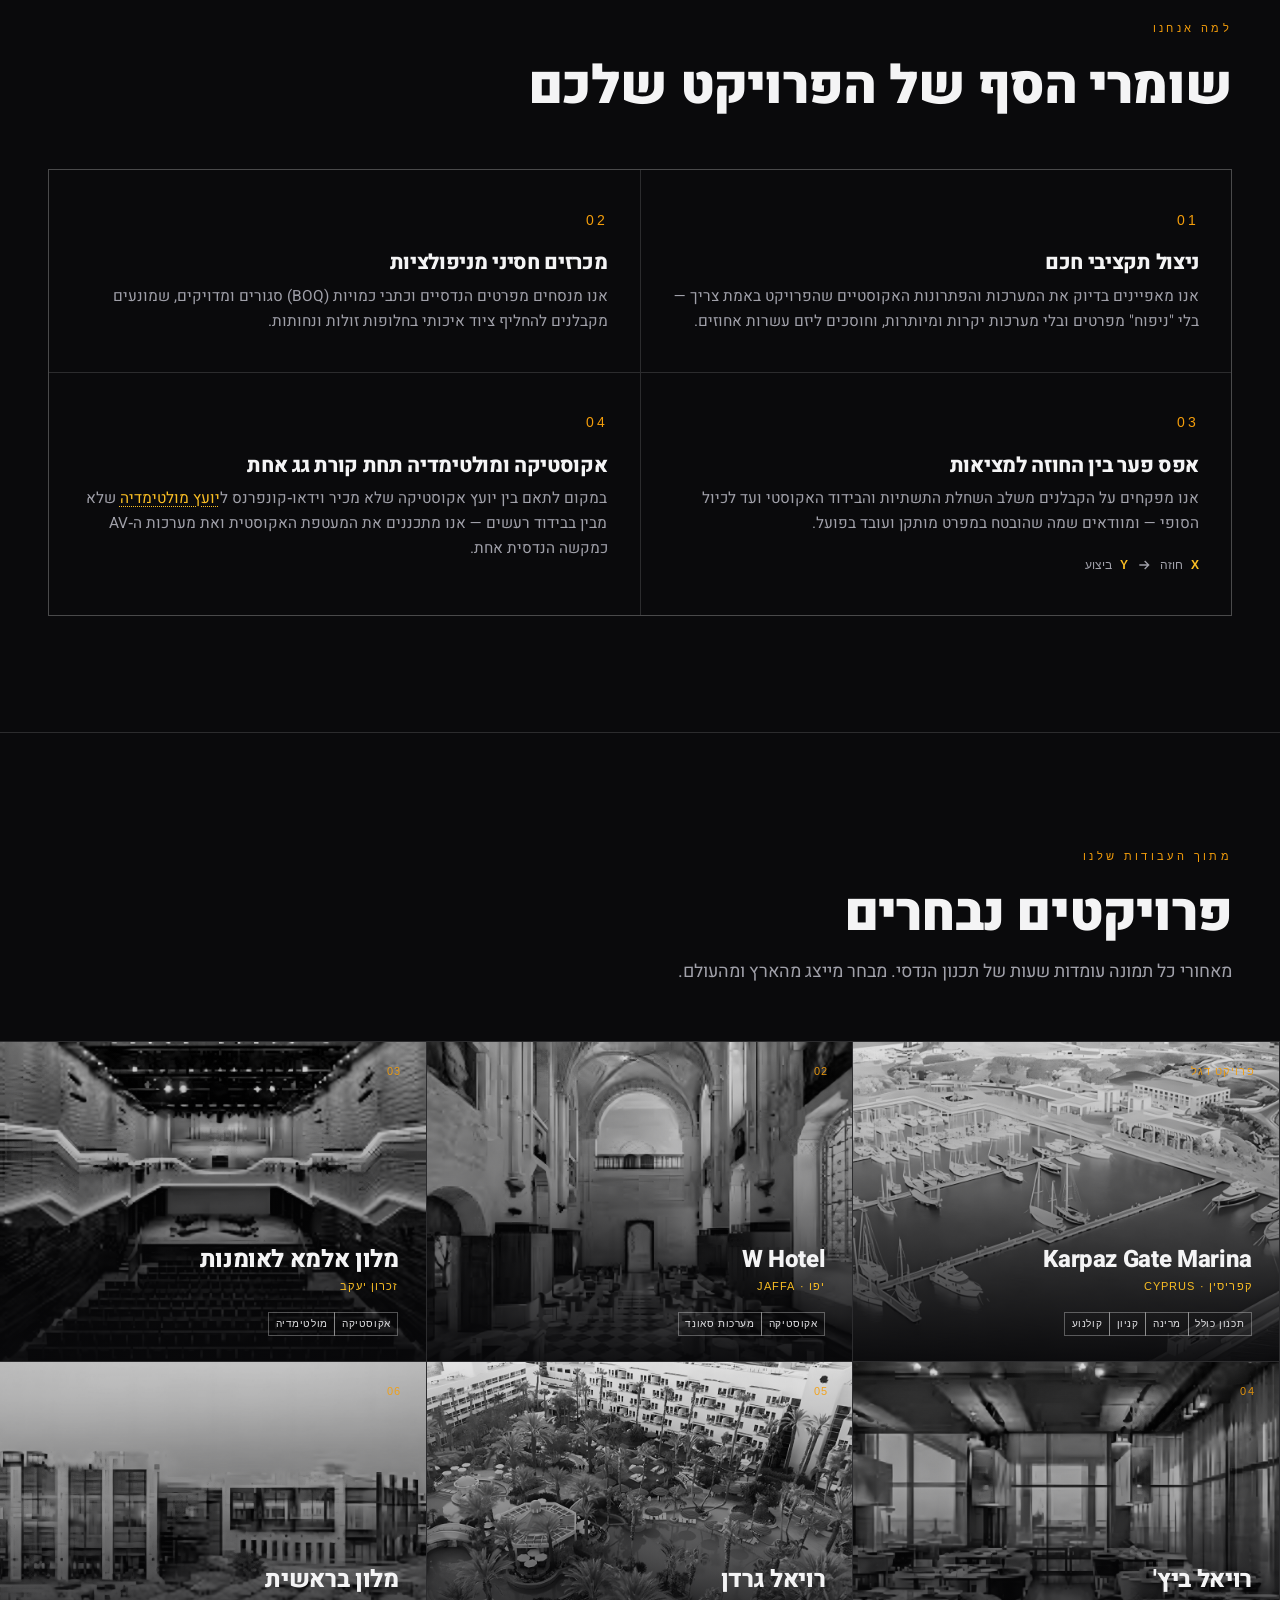
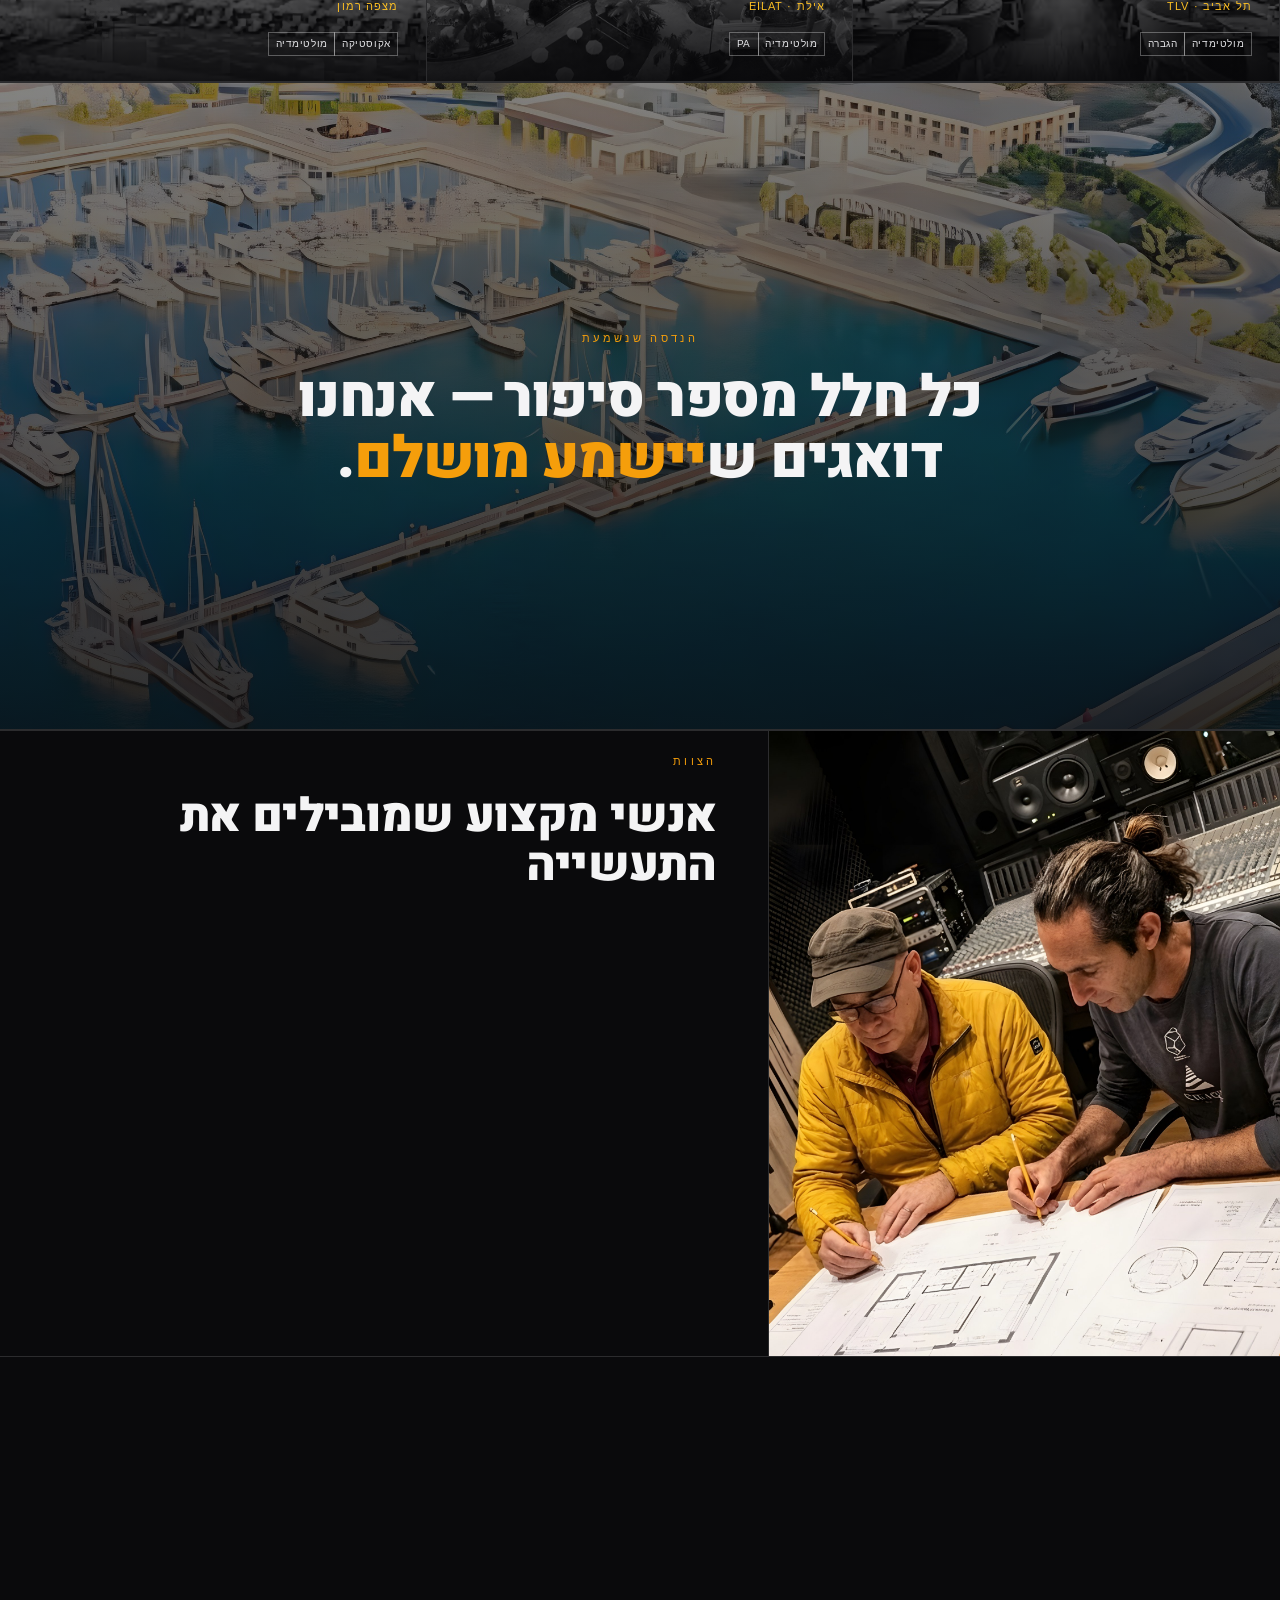
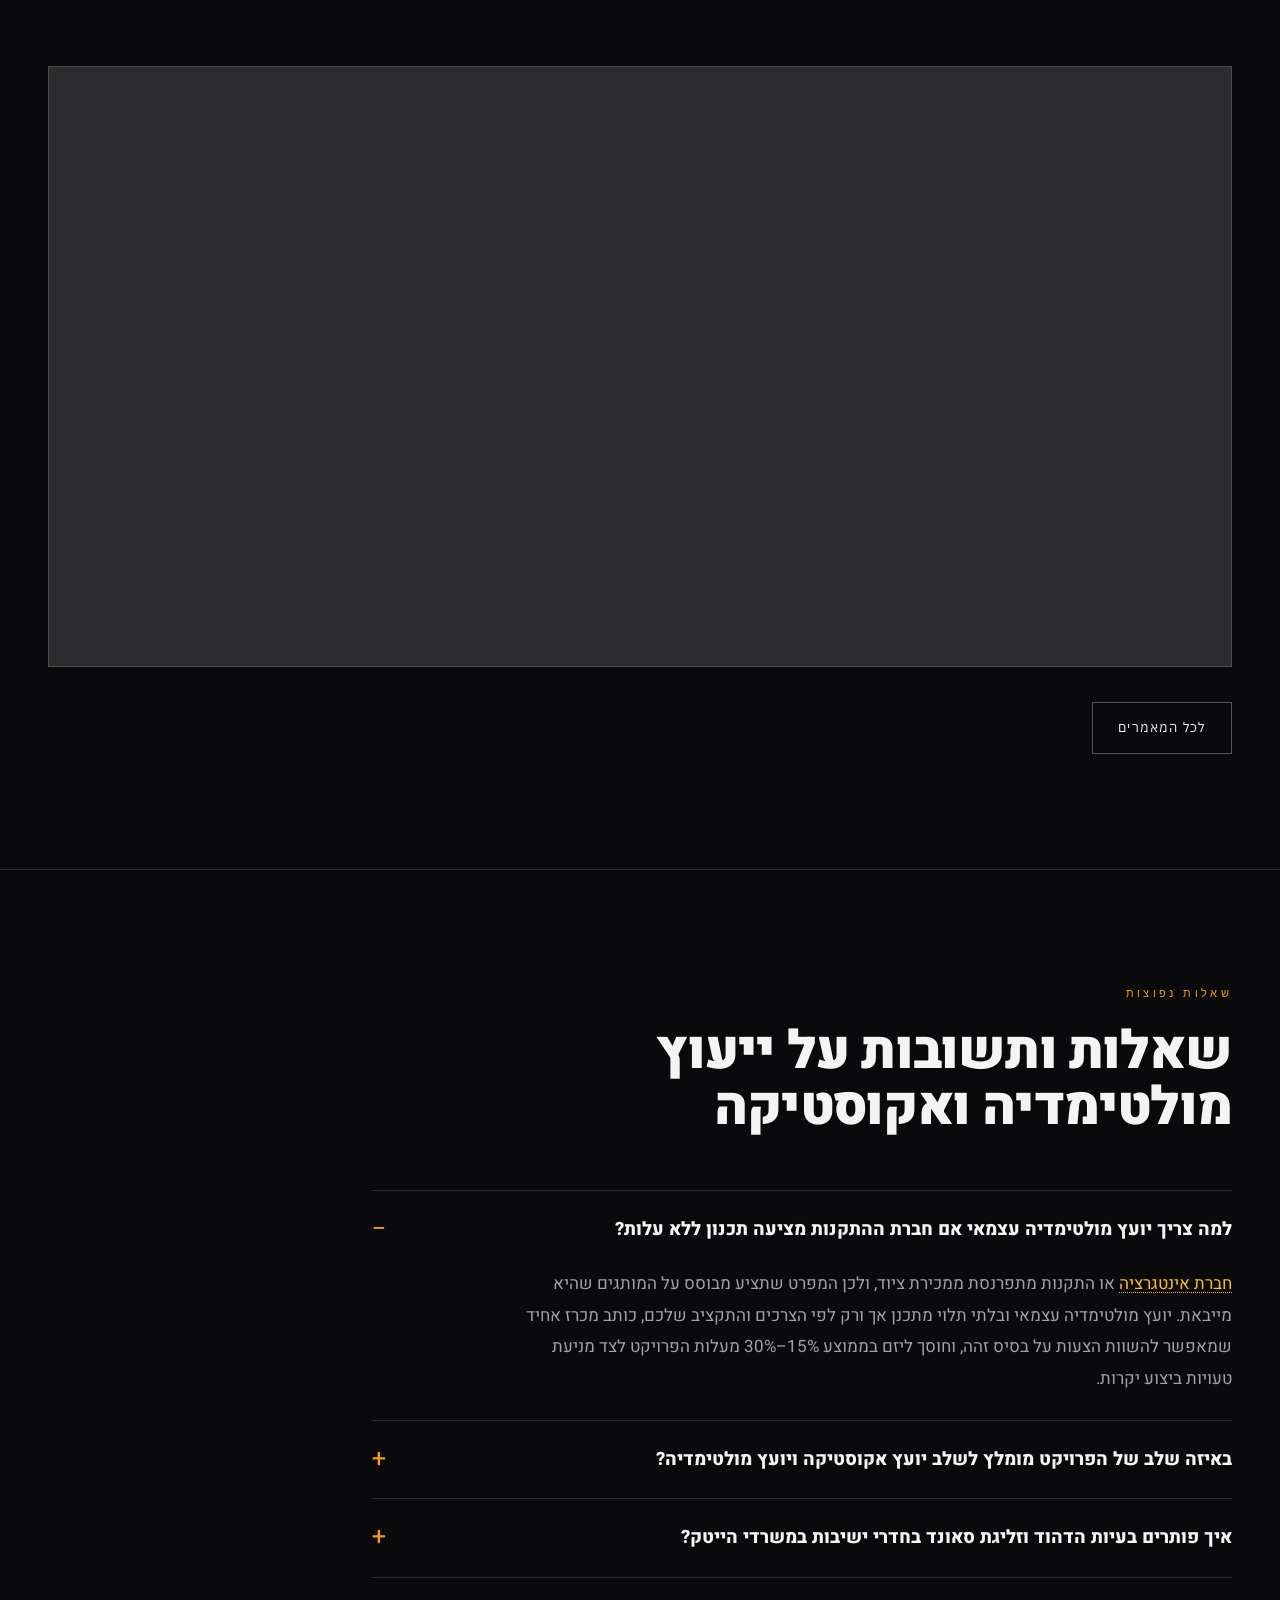
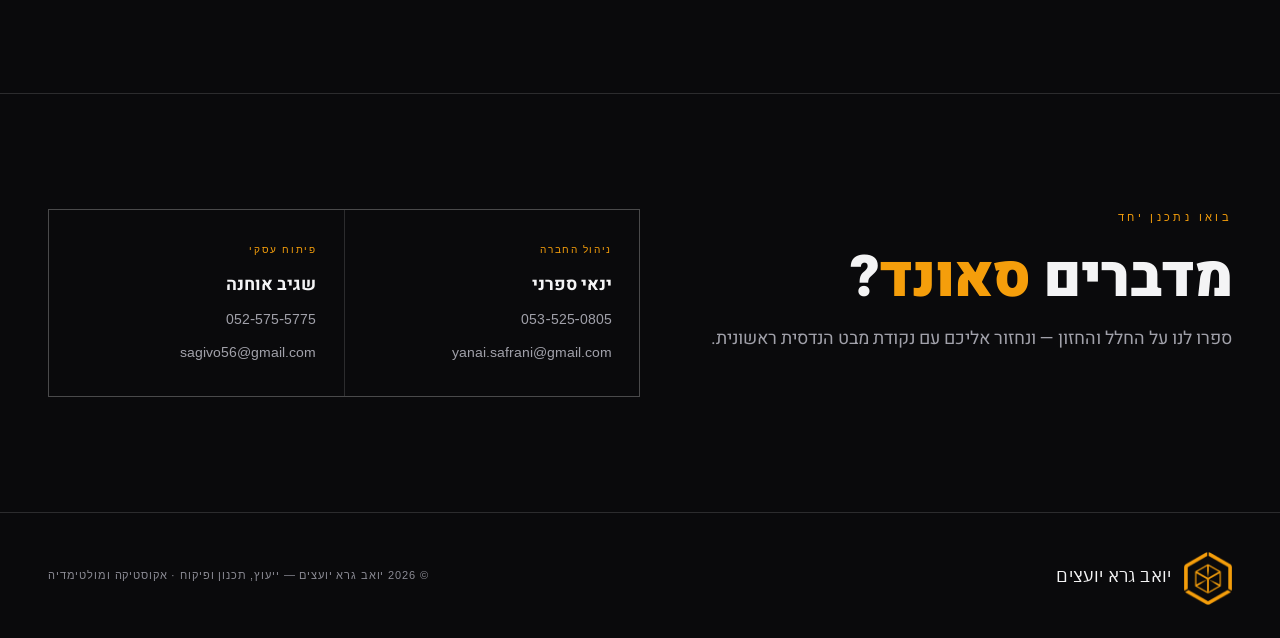
==== commit 4666b2e8: "Preview: accessibility baseline, GA4, expanding-only fading circles Co-Authored-By: Claude Opus 4.8 " ====
--- a/index.html
+++ b/index.html
@@ -47,9 +47,19 @@
 <link rel='stylesheet' id='gera-style-css' href='wp-content/themes/gera/style.css' media='all' />
 <link rel="https://api.w.org/" href="wp-json/index.html" /><link rel="EditURI" type="application/rsd+xml" title="RSD" href="xmlrpc.php" />
 <meta name="generator" content="WordPress 7.1.3" />
-<script>document.documentElement.classList.add('js');</script>
+<!-- Google tag (gtag.js) -->
+<script async src="https://www.googletagmanager.com/gtag/js?id=G-CVFRKNZSG5"></script>
+<script>
+  window.dataLayer = window.dataLayer || [];
+  function gtag(){dataLayer.push(arguments);}
+  gtag('js', new Date());
+  gtag('config', 'G-CVFRKNZSG5');
+</script>
+	<script>document.documentElement.classList.add('js');</script>
 </head>
 <body class="home blog wp-theme-gera">
+
+<a class="skip-link" href="#main">דלג לתוכן הראשי</a>
 
 <div class="bg-fx" aria-hidden="true">
   <svg class="fx fx-a" viewBox="0 0 200 200" fill="none" stroke="currentColor" stroke-width="1.4">
@@ -77,6 +87,8 @@
     </nav>
   </div>
 </header>
+
+<main id="main" tabindex="-1">
 
 <!-- HERO -->
 <section class="hero" id="top">
@@ -412,6 +424,8 @@
   </div>
 </section>
 
+</main>
+
 <footer class="site-footer">
   <div class="wrap">
     <a class="brand" href="index.html">
@@ -430,8 +444,6 @@
       var d=document.documentElement, max=(d.scrollHeight-d.clientHeight)||1;
       var sp=Math.min(1,Math.max(0,d.scrollTop/max));
       d.style.setProperty('--sp', sp.toFixed(4));
-      var pulse=(Math.sin(d.scrollTop/90)+1)/2;
-      d.style.setProperty('--pulse', pulse.toFixed(4));
       if(h){ h.classList.toggle('solid', window.scrollY>20); }
       if(p){ p.style.transform='scaleX('+sp+')'; }
     }
--- a/wp-content/themes/gera/style.css
+++ b/wp-content/themes/gera/style.css
@@ -9,7 +9,7 @@
 
 :root{
   --bg:#0a0a0c; --bg-2:#101014; --panel:#141418;
-  --fg:#f4f4f5; --muted:#a1a1aa; --faint:#71717a;
+  --fg:#f4f4f5; --muted:#a1a1aa; --faint:#8b8b94;
   --line:rgba(255,255,255,.14); --line-2:rgba(255,255,255,.30);
   --amber:#f59e0b; --amber-lo:#fbbf24; --ink:#17120a;
   --display:"IBM Plex Sans Hebrew","Heebo",system-ui,sans-serif;
@@ -34,6 +34,11 @@
   background-attachment:fixed}
 img{display:block;max-width:100%}
 a{color:inherit;text-decoration:none}
+/* accessibility: visible keyboard focus + skip link */
+:focus-visible{outline:3px solid var(--amber-lo);outline-offset:2px}
+#main:focus{outline:none}
+.skip-link{position:fixed;top:0;inset-inline-start:0;z-index:2000;background:var(--amber);color:var(--ink);font-weight:700;padding:.75rem 1.25rem;transform:translateY(-130%);transition:transform .2s ease}
+.skip-link:focus{transform:translateY(0)}
 h1,h2,h3{margin:0;font-family:var(--head);font-weight:800;line-height:1.06;letter-spacing:-.015em}
 p{margin:0}
 .wrap{max-width:var(--maxw);margin-inline:auto;padding-inline:clamp(20px,4vw,48px)}
@@ -104,9 +109,11 @@
 .mani .r{border-inline-start:1px solid var(--line);padding-inline-start:clamp(1.5rem,3vw,3rem);display:flex;flex-direction:column;justify-content:center}
 .mani .r .q{font-family:var(--mono);font-size:.72rem;letter-spacing:.16em;text-transform:uppercase;color:var(--amber);margin-bottom:1.2rem}
 .mani .r ul{list-style:none;margin:0;padding:0;display:flex;flex-direction:column}
-.mani .r li{padding:1rem 0;border-top:1px solid var(--line);font-weight:500;display:flex;align-items:center;gap:.8rem}
+.mani .r li{padding:1rem .2rem;border-top:1px solid var(--line);font-weight:500;display:flex;align-items:center;gap:.8rem;transform-origin:right;transition:transform .3s cubic-bezier(.4,0,.2,1),background-color .3s ease,color .3s ease}
 .mani .r li:first-child{border-top:0}
-.mani .r li b{font-family:var(--mono);color:var(--amber);font-weight:500;font-size:.8rem}
+.mani .r li b{font-family:var(--mono);color:var(--amber);font-weight:500;font-size:.8rem;transition:color .3s ease}
+.mani .r li:hover{transform:scale(1.03);background-color:rgba(245,158,11,.07);color:var(--amber-lo)}
+.mani .r li:hover b{color:var(--amber-lo)}
 
 /* tile rows (expertise / differentiators) — gapless hairline grid */
 .tiles{display:grid;gap:1px;background:var(--line);border:1px solid var(--line)}
@@ -116,7 +123,12 @@
 
 /* services list (5 full service domains) */
 .svc-list{border-top:1px solid var(--line)}
-.svc{display:flex;gap:1.5rem;padding:1.9rem 0;border-bottom:1px solid var(--line);align-items:flex-start}
+.svc{display:flex;gap:1.5rem;padding:1.9rem 0;border-bottom:1px solid var(--line);align-items:flex-start;transform-origin:right;transition:transform .35s cubic-bezier(.4,0,.2,1),background-color .3s ease,box-shadow .3s ease}
+.svc:hover{transform:scale(1.014);background-color:rgba(245,158,11,.06);box-shadow:inset -3px 0 0 var(--amber)}
+html.js .svc.reveal-in:hover{transform:scale(1.014) !important}
+.svc .svc-ic,.svc .svc-body h3{transition:color .3s ease,border-color .3s ease}
+.svc:hover .svc-ic{border-color:var(--amber);color:var(--amber-lo)}
+.svc:hover .svc-body h3{color:var(--amber-lo)}
 .svc-ic{flex:none;width:50px;height:50px;display:grid;place-items:center;border:1px solid var(--line-2);color:var(--amber)}
 .svc-body{min-width:0}
 .svc-k{font-family:var(--mono);font-size:.64rem;letter-spacing:.14em;text-transform:uppercase;color:var(--amber-lo);margin-bottom:.5rem}
@@ -148,9 +160,9 @@
 /* projects — gapless image mosaic */
 .mosaic{display:grid;grid-template-columns:repeat(3,1fr);gap:0;border-top:1px solid var(--line)}
 .proj{position:relative;aspect-ratio:4/3;overflow:hidden;display:flex;align-items:flex-end;border-inline-start:1px solid var(--line);border-bottom:1px solid var(--line)}
-.proj img{position:absolute;inset:0;width:100%;height:100%;object-fit:cover;z-index:0;transition:transform .7s ease,filter .4s}
+.proj img{position:absolute;inset:0;width:100%;height:100%;object-fit:cover;z-index:0;filter:grayscale(1) brightness(.95);transition:transform .7s ease,filter .5s ease}
 .proj::after{content:"";position:absolute;inset:0;z-index:1;background:linear-gradient(0deg,rgba(8,8,10,.94),rgba(8,8,10,.3) 55%,rgba(8,8,10,.05))}
-.proj:hover img{transform:scale(1.06)}
+.proj:hover img{transform:scale(1.06);filter:none}
 .proj-halo{position:absolute;inset:0;z-index:2;pointer-events:none;opacity:0;transition:opacity .4s;mix-blend-mode:screen;background:radial-gradient(circle 130px at var(--mx,50%) var(--my,50%),rgba(245,158,11,.5),rgba(245,158,11,.12) 42%,transparent 70%)}
 .proj:hover .proj-halo,.team-photo:hover .proj-halo{opacity:1}
 .proj .body{position:relative;z-index:2;padding:1.6rem 1.7rem;width:100%}
@@ -165,7 +177,7 @@
 .team-grid{display:grid;grid-template-columns:.8fr 1.2fr;gap:0;align-items:stretch}
 .team-photo{position:relative;min-height:440px;overflow:hidden;border-inline-end:1px solid var(--line)}
 .team-photo img{width:100%;height:100%;object-fit:cover;object-position:top center}
-.team-text{padding-inline-start:clamp(1.5rem,4vw,4rem);display:flex;flex-direction:column;justify-content:center}
+.team-text{padding-inline:clamp(1.5rem,4vw,4rem);display:flex;flex-direction:column;justify-content:center}
 .bios{display:flex;flex-direction:column;margin-top:1.8rem}
 .bio{border-top:1px solid var(--line);padding:1.8rem 0}
 .bio:first-child{border-top:0}
@@ -268,8 +280,8 @@
 .fx circle:nth-child(3){stroke-opacity:.28}
 .fx circle:nth-child(4){stroke-opacity:.18}
 .fx circle:nth-child(5){stroke-opacity:.1}
-.fx-a{top:-12vmin;right:-10vmin;opacity:calc(.5 - var(--sp,0) * .4);transform:scale(calc(.7 + var(--sp,0) * .75 + var(--pulse,0) * .22)) rotate(calc(var(--sp,0) * 55deg + var(--pulse,0) * 10deg))}
-.fx-b{bottom:-16vmin;left:-12vmin;width:95vmin;height:95vmin;opacity:calc(.05 + var(--sp,0) * .42);transform:scale(calc(.4 + var(--sp,0) * 1.05 - var(--pulse,0) * .28)) rotate(calc(var(--sp,0) * -45deg - var(--pulse,0) * 10deg))}
+.fx-a{top:-12vmin;right:-10vmin;opacity:calc(.5 - var(--sp,0) * .44);transform:scale(calc(.7 + var(--sp,0) * .9)) rotate(calc(var(--sp,0) * 55deg))}
+.fx-b{bottom:-16vmin;left:-12vmin;width:95vmin;height:95vmin;opacity:calc(.44 - var(--sp,0) * .36);transform:scale(calc(.4 + var(--sp,0) * 1.25)) rotate(calc(var(--sp,0) * -45deg))}
 @media (prefers-reduced-motion: reduce){ .fx-a{opacity:.2;transform:scale(.9)} .fx-b{opacity:.16;transform:scale(.8)} }
 
 /* mobile tuning */
@@ -349,7 +361,7 @@
   .tiles.four{grid-template-columns:repeat(2,1fr)}
   .mosaic{grid-template-columns:repeat(2,1fr)}
   .team-photo{min-height:360px;border-inline-end:0;border-bottom:1px solid var(--line)}
-  .team-text{padding-inline-start:0;padding-top:2.5rem}
+  .team-text{padding-inline:1.25rem;padding-top:2.5rem}
   .strip{grid-template-columns:repeat(2,1fr)}
 }
 @media (max-width:620px){
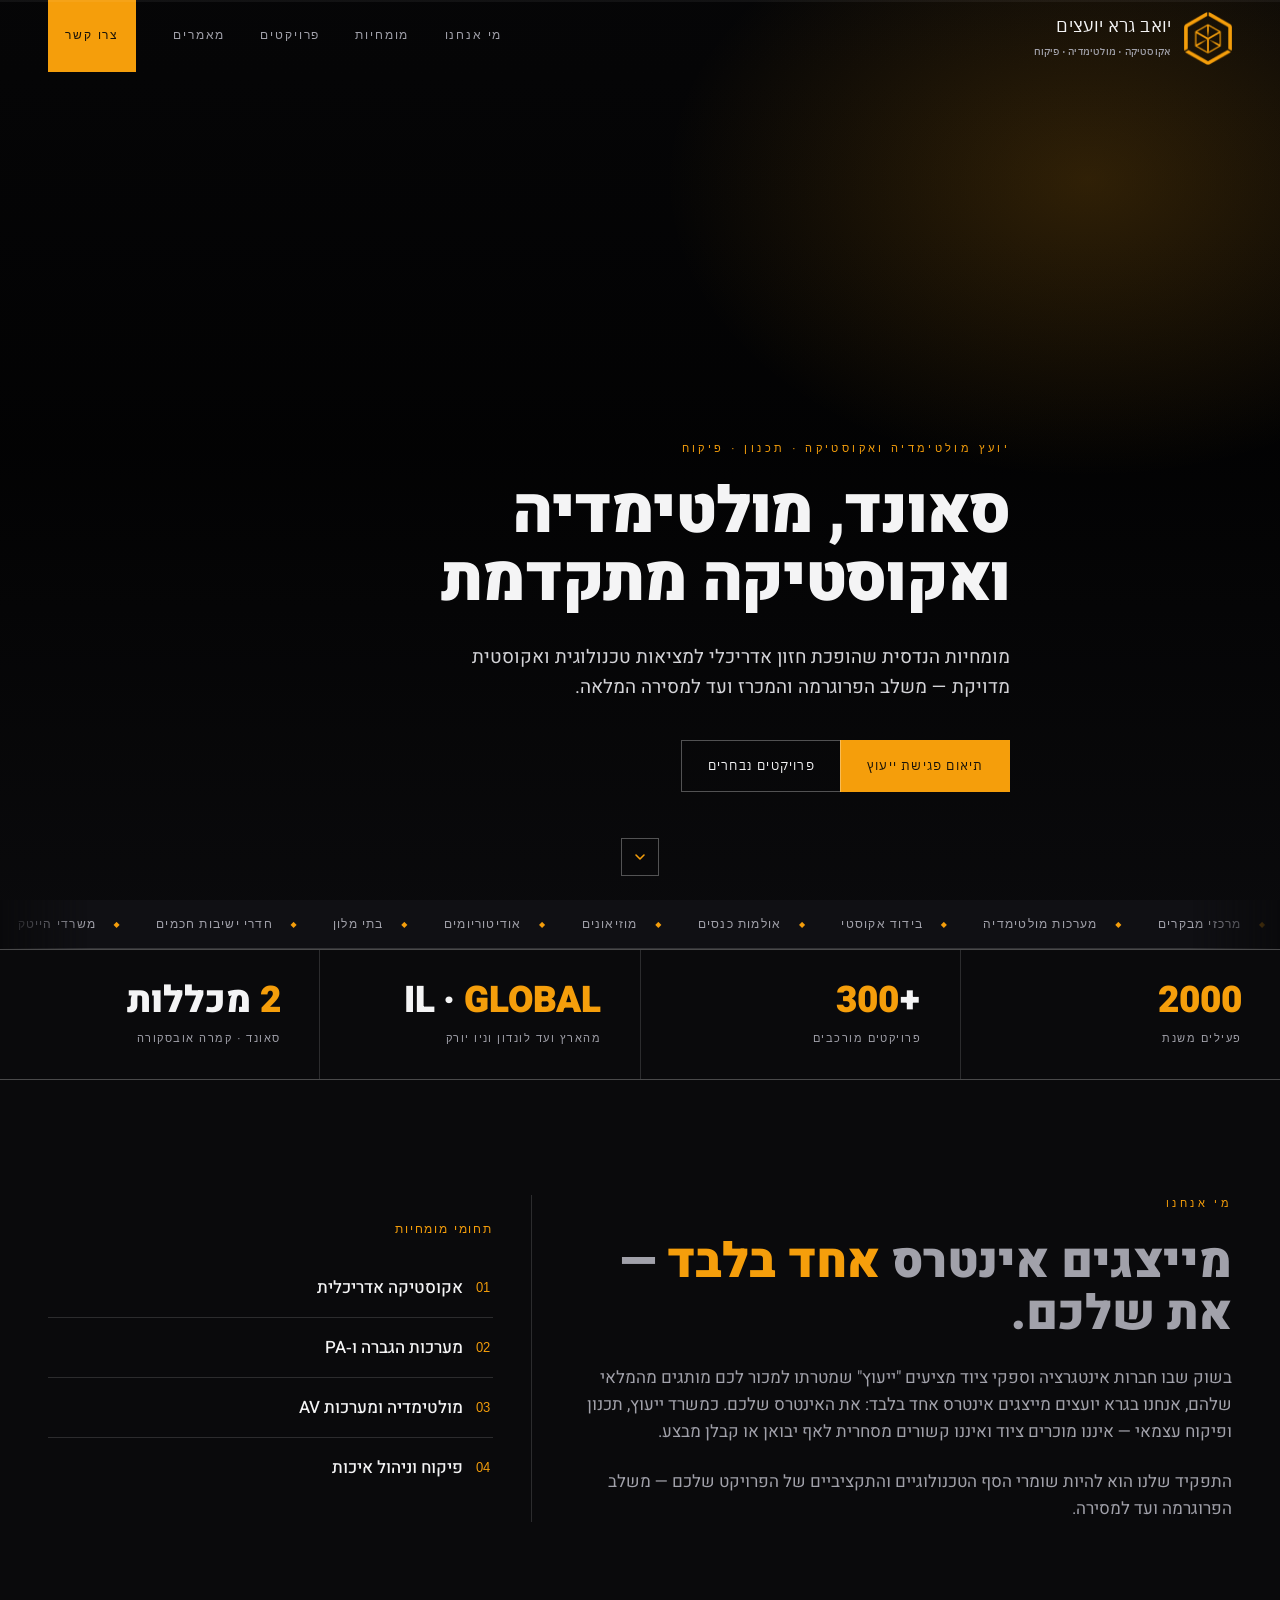
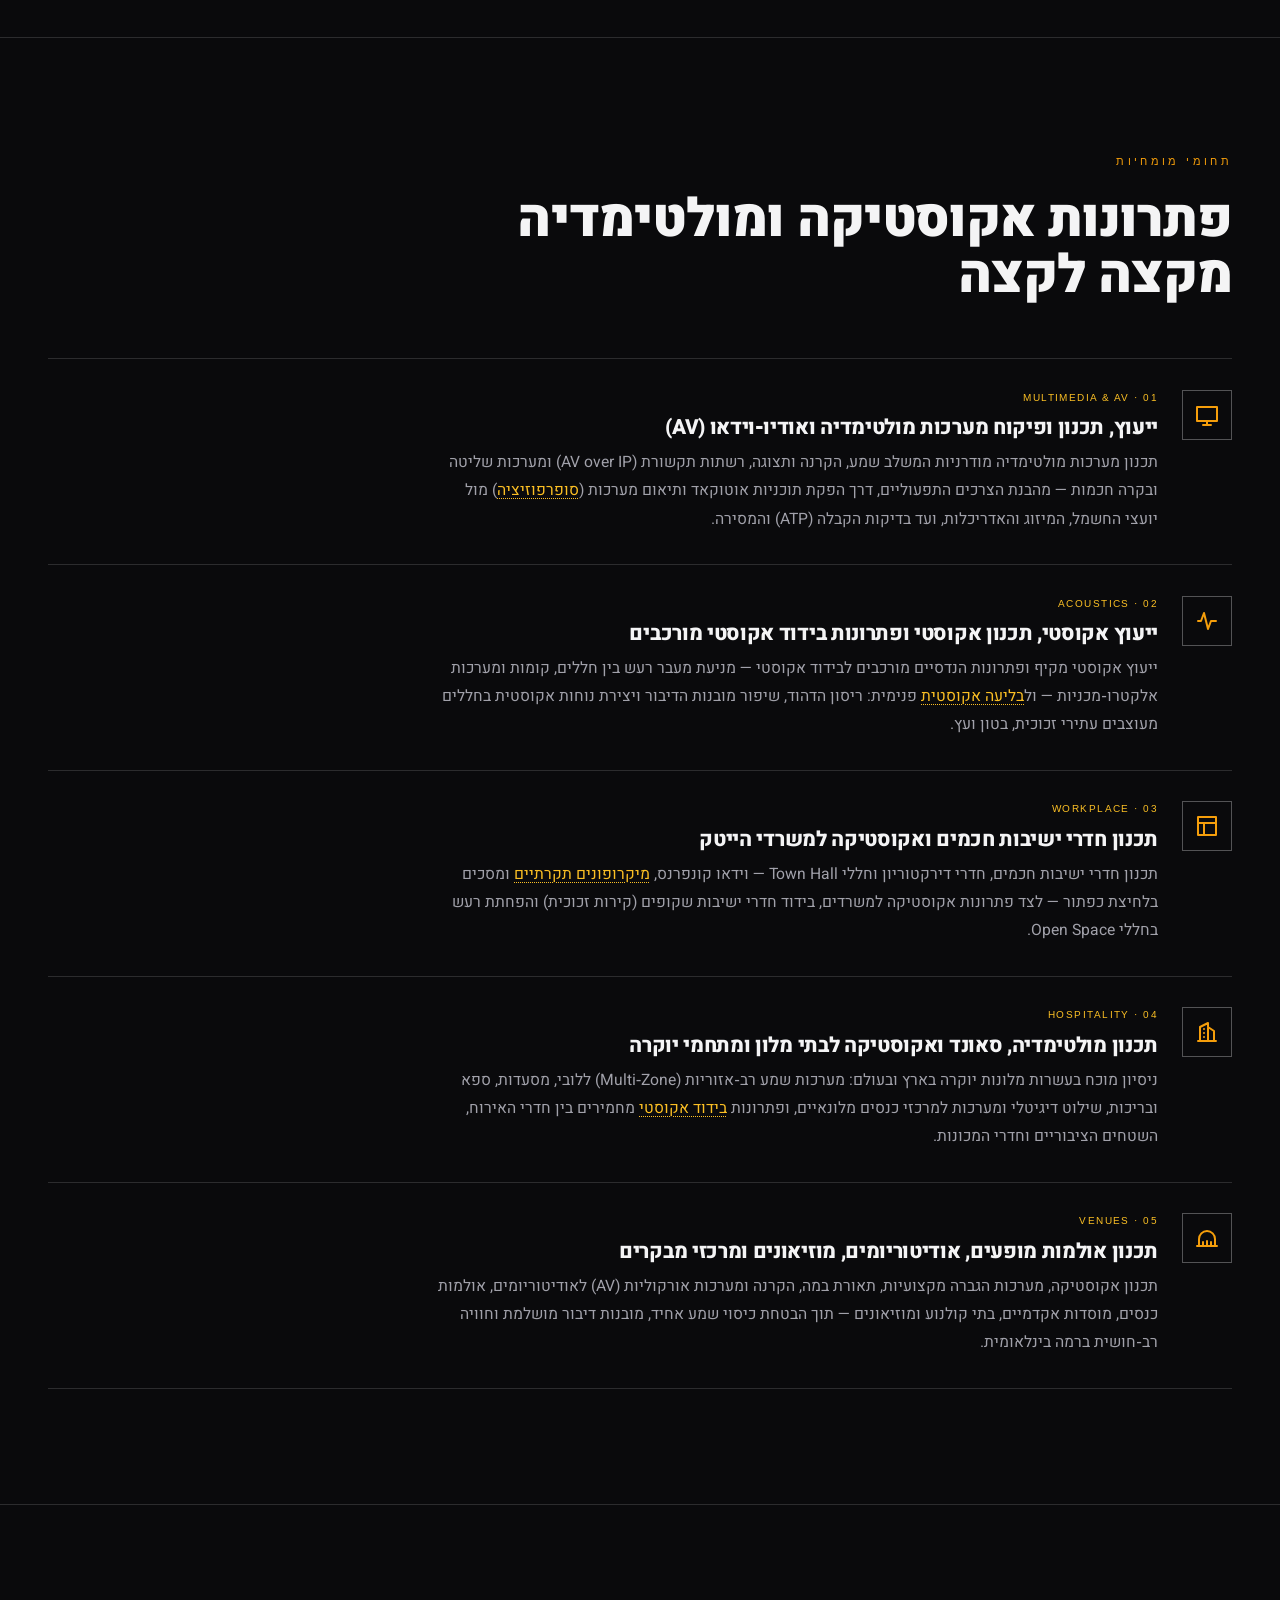
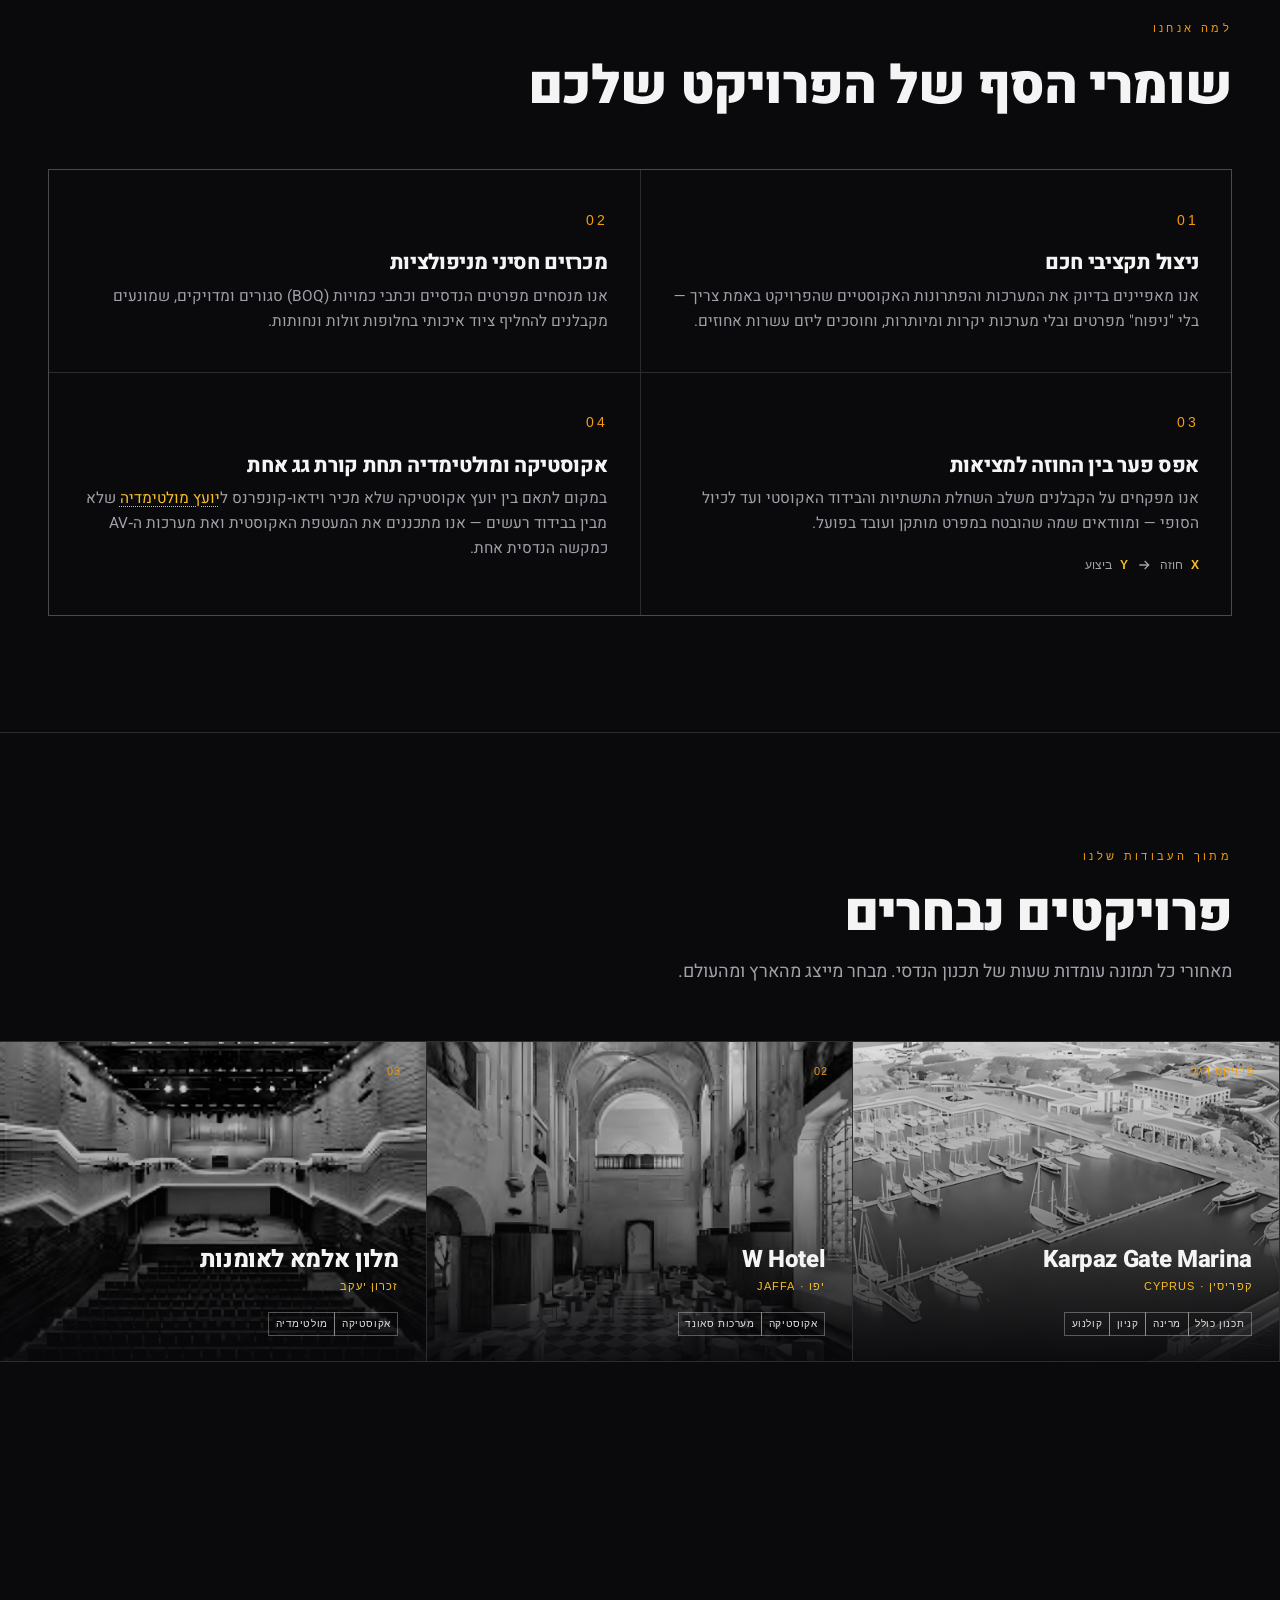
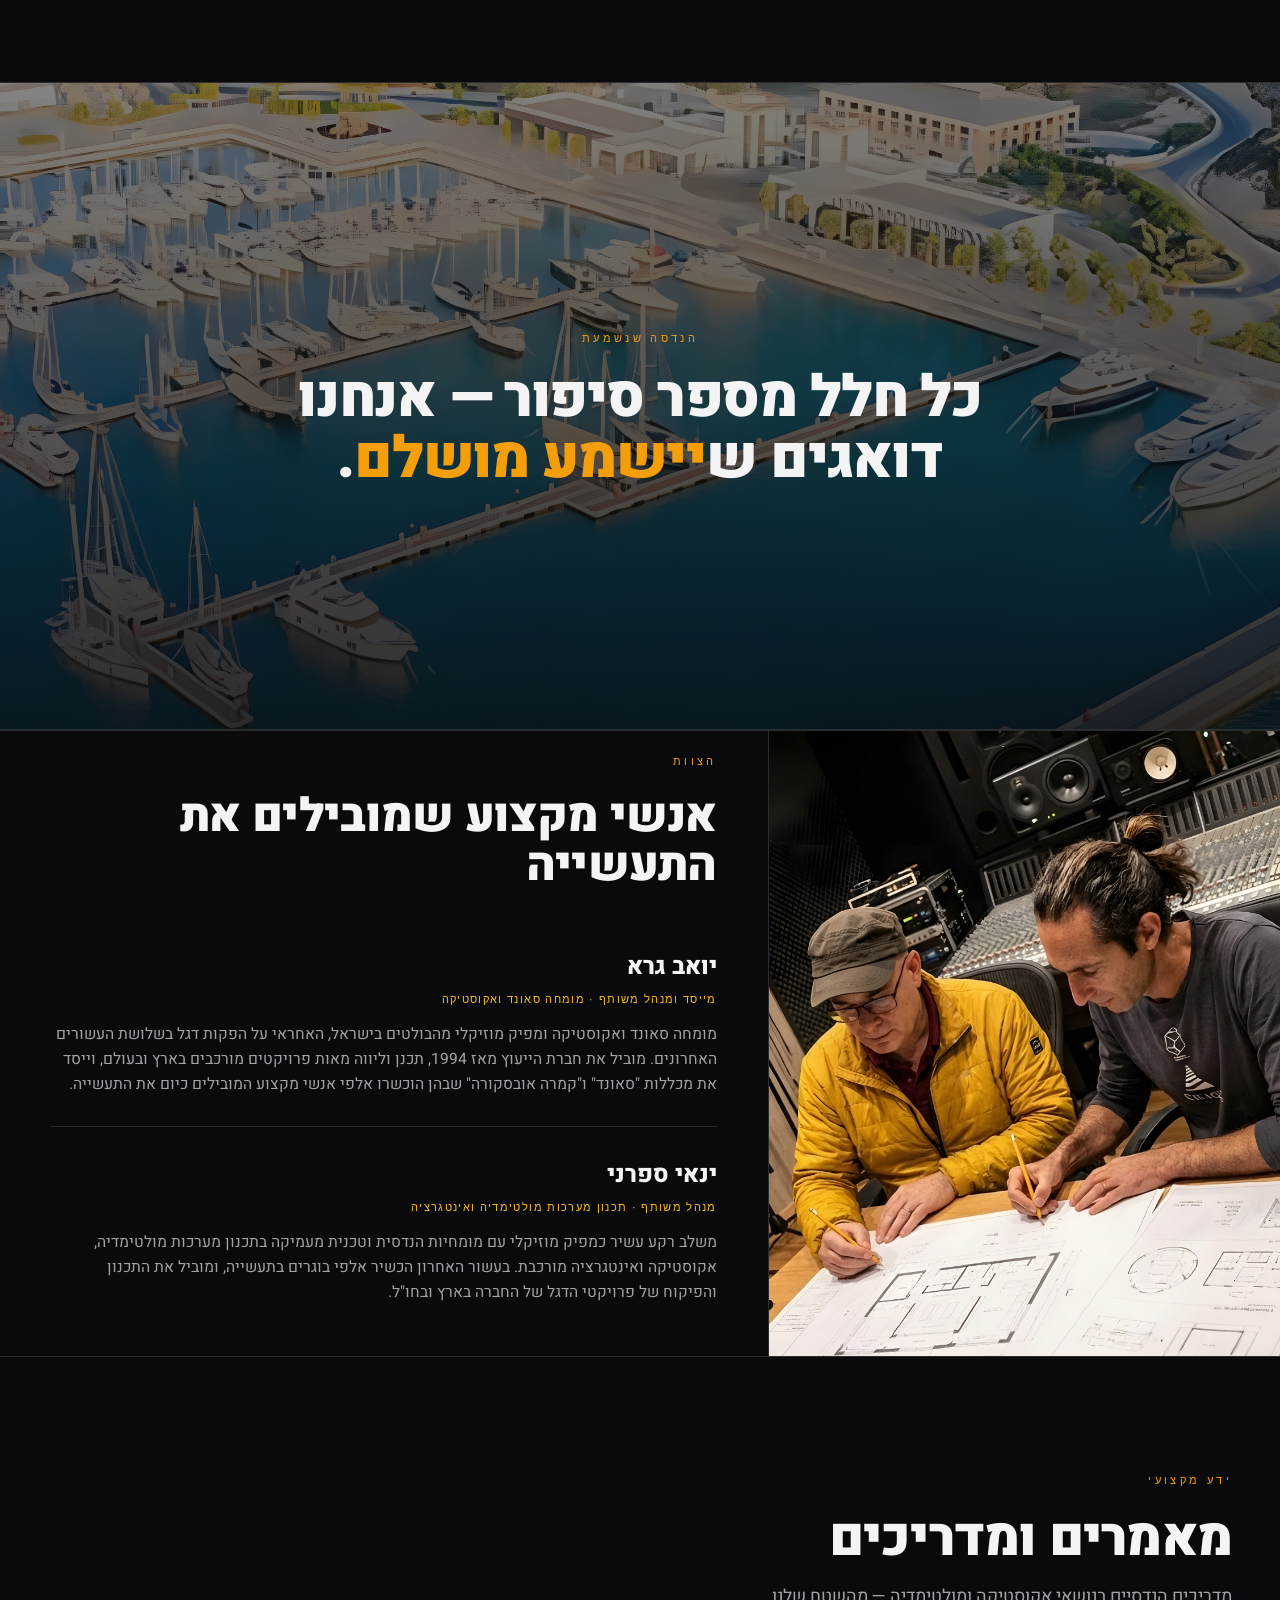
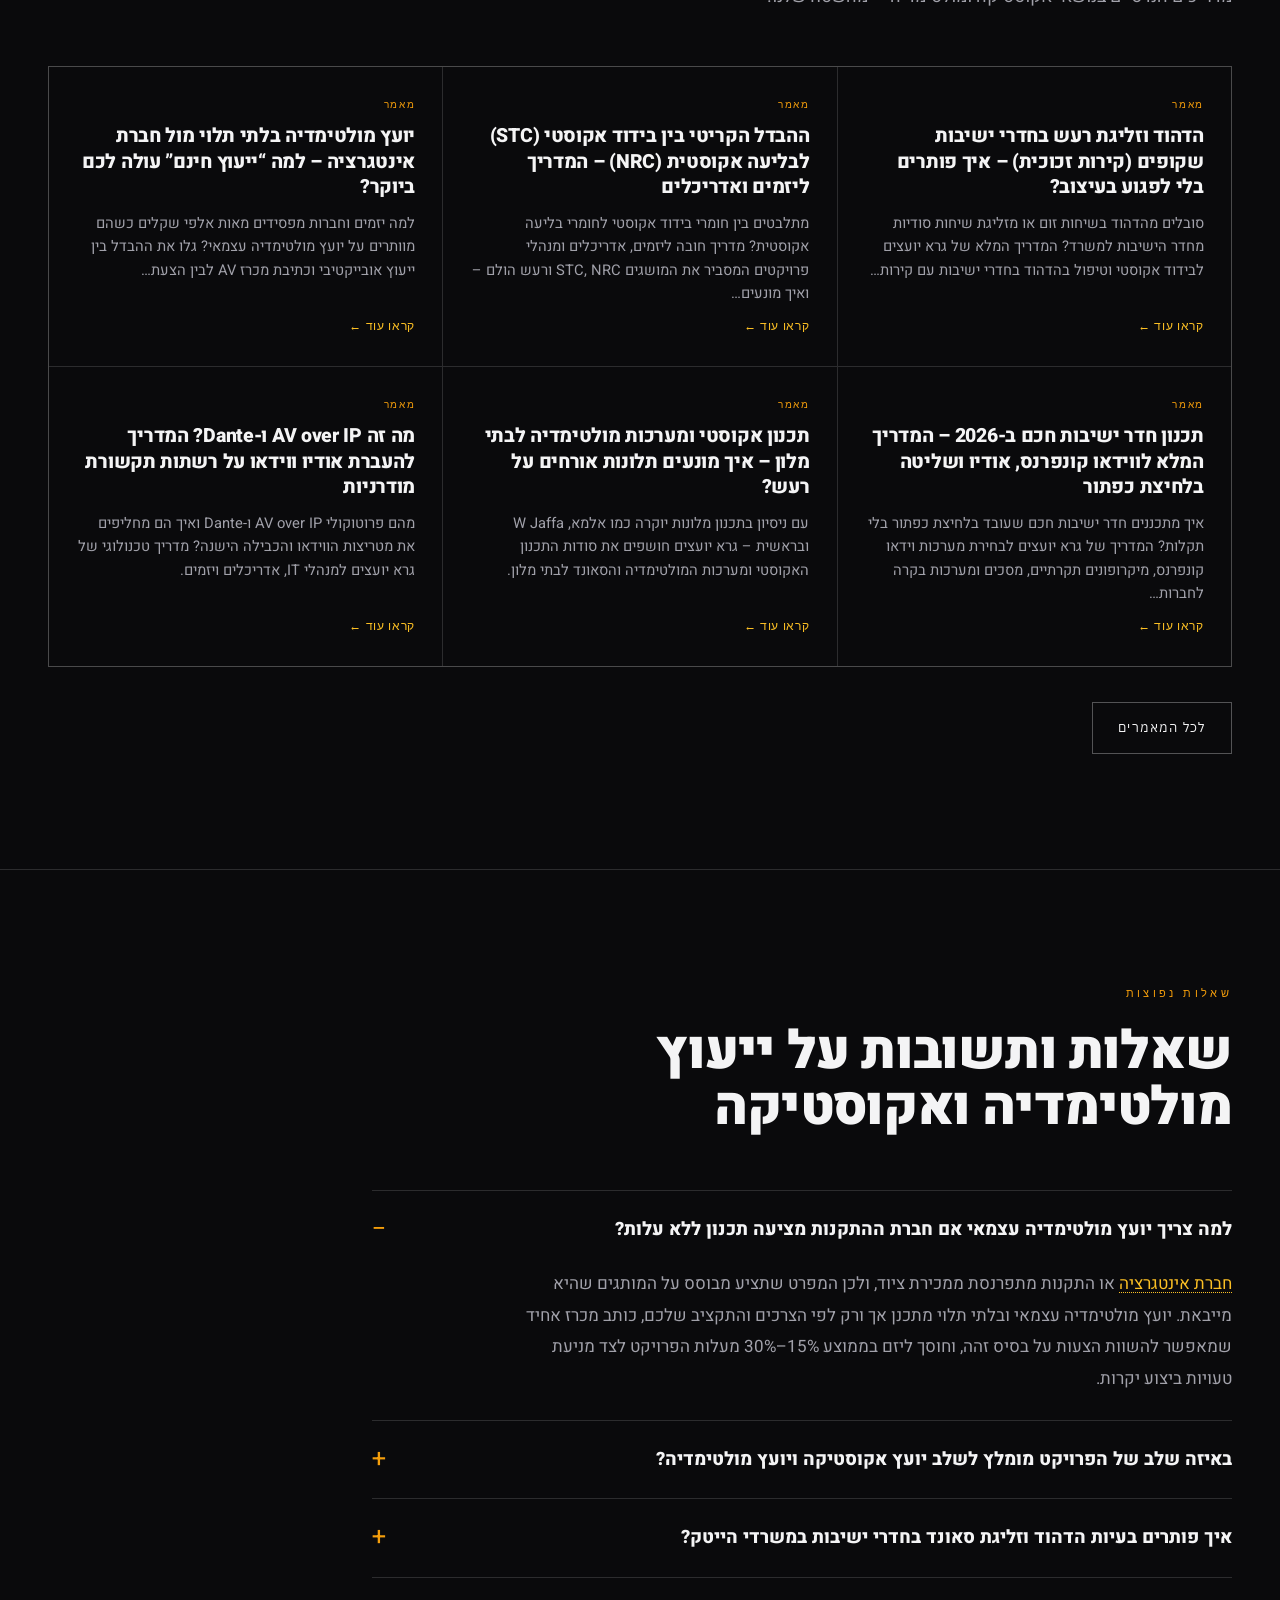
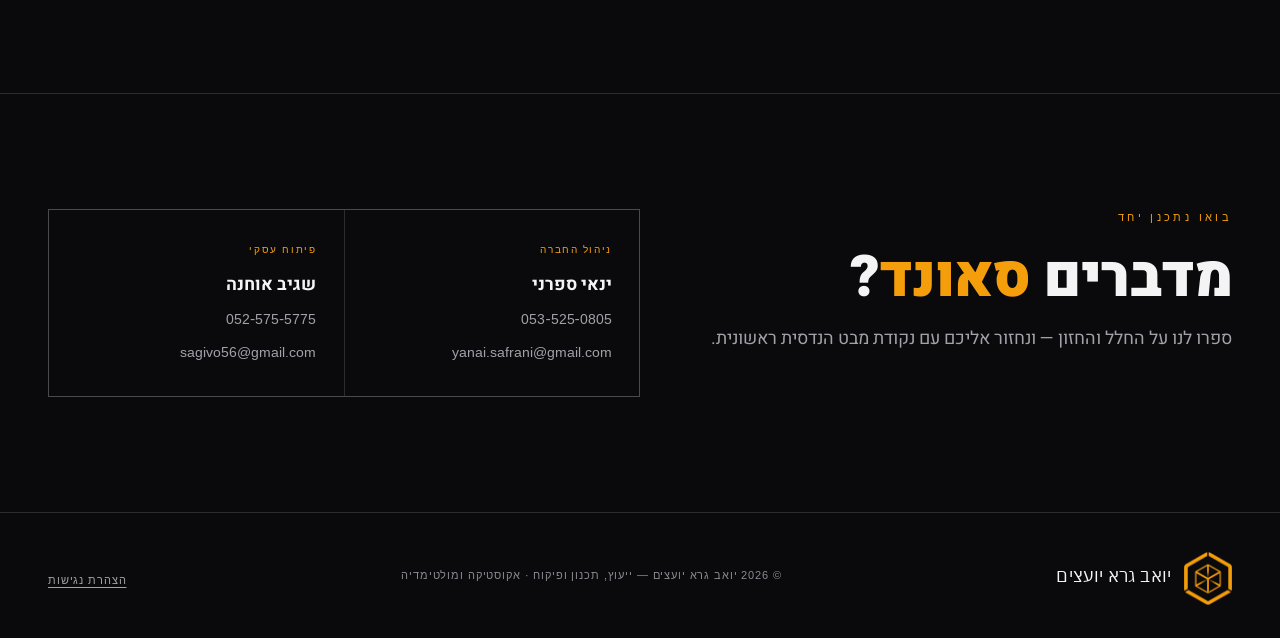
==== commit 42e179ba: "Preview: accessibility statement page + brand site title Co-Authored-By: Claude Opus 4.8 <noreply@an" ====
--- a/index.html
+++ b/index.html
@@ -433,6 +433,9 @@
       <span>יואב גרא יועצים</span>
     </a>
     <small>© 2026 יואב גרא יועצים — ייעוץ, תכנון ופיקוח · אקוסטיקה ומולטימדיה</small>
+    <nav class="footer-legal" aria-label="נגישות ומידע משפטי">
+      <a href="accessibility/index.html">הצהרת נגישות</a>
+    </nav>
   </div>
 </footer>
 
--- a/wp-content/themes/gera/style.css
+++ b/wp-content/themes/gera/style.css
@@ -354,6 +354,9 @@
 .site-footer{border-top:1px solid var(--line);padding-block:2.4rem}
 .site-footer .wrap{display:flex;flex-wrap:wrap;justify-content:space-between;align-items:center;gap:1rem}
 .site-footer small{color:var(--faint);font-family:var(--mono);font-size:.68rem;letter-spacing:.08em}
+.footer-legal{margin-top:.4rem}
+.footer-legal a{color:var(--muted);font-family:var(--mono);font-size:.68rem;letter-spacing:.08em;text-decoration:underline;text-underline-offset:3px;transition:color .2s}
+.footer-legal a:hover{color:var(--amber-lo)}
 
 @media (max-width:1000px){
   .mani,.team-grid,.contact-grid{grid-template-columns:1fr}
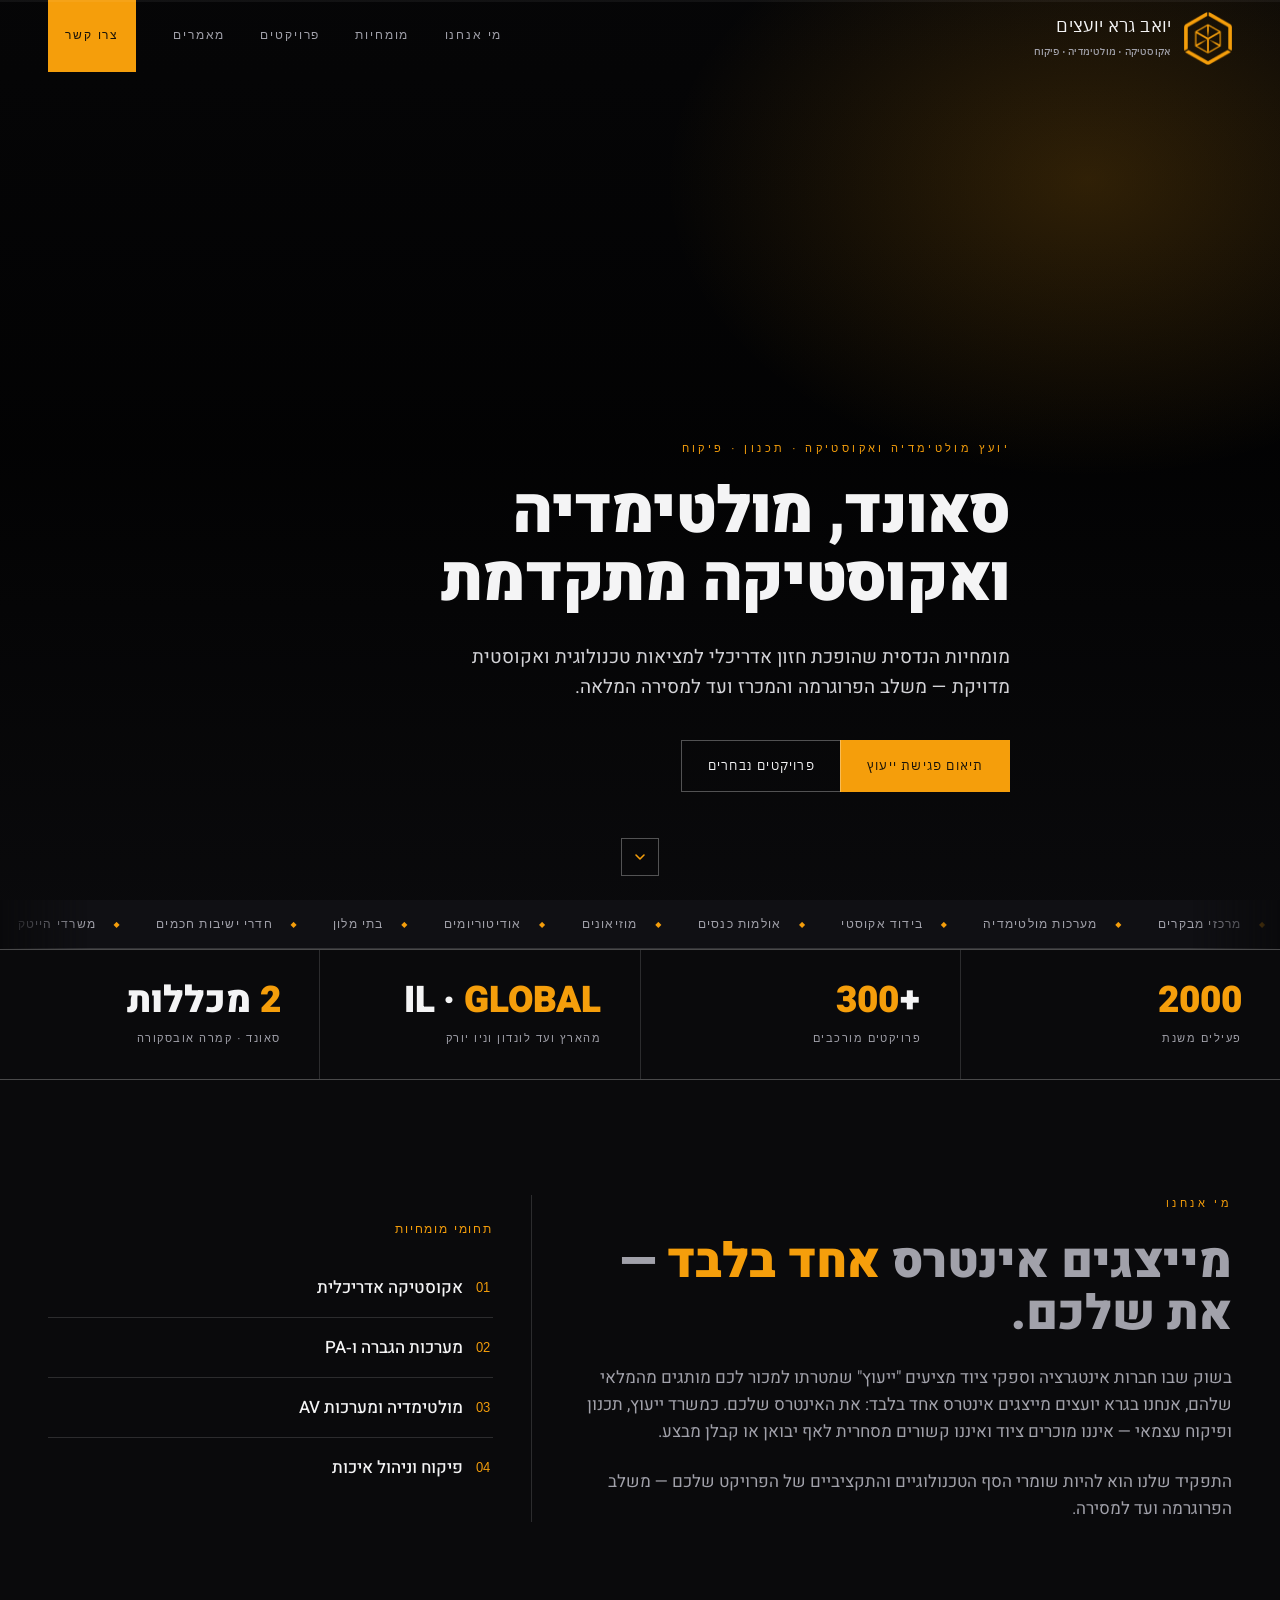
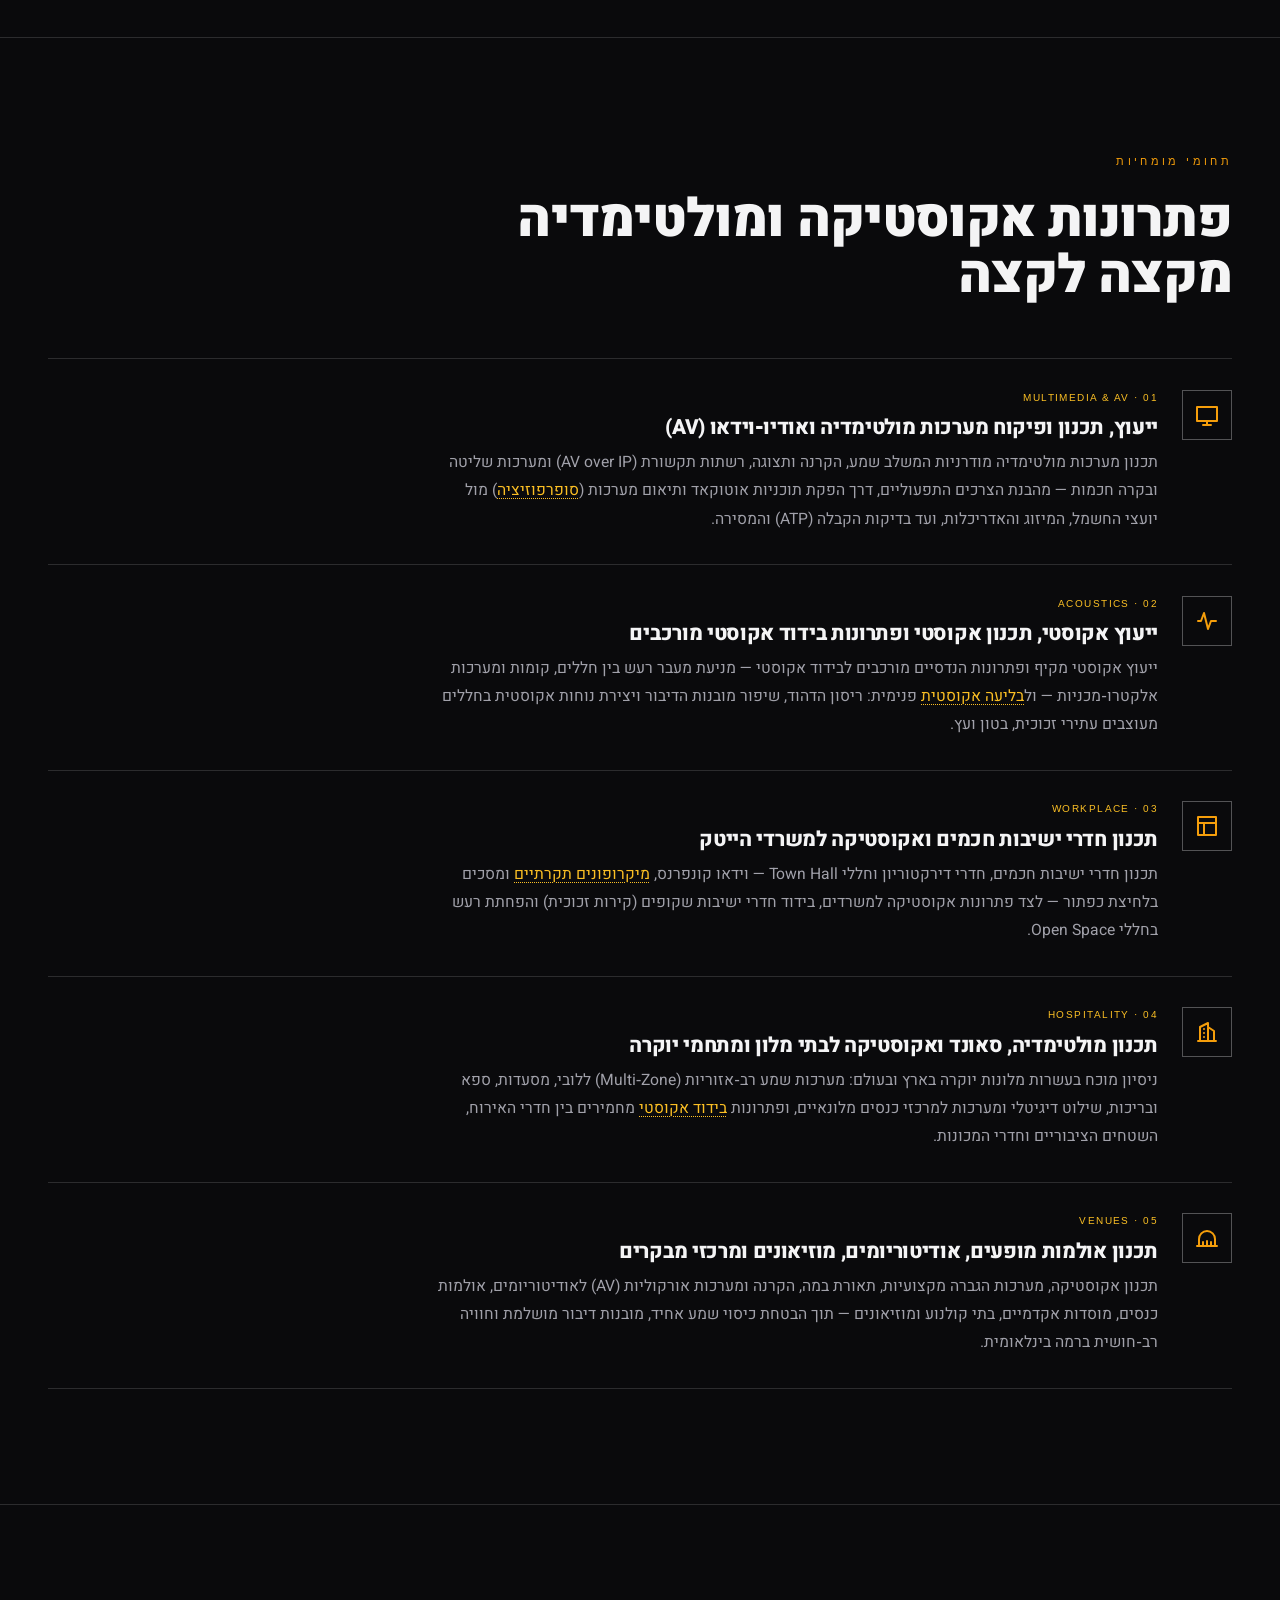
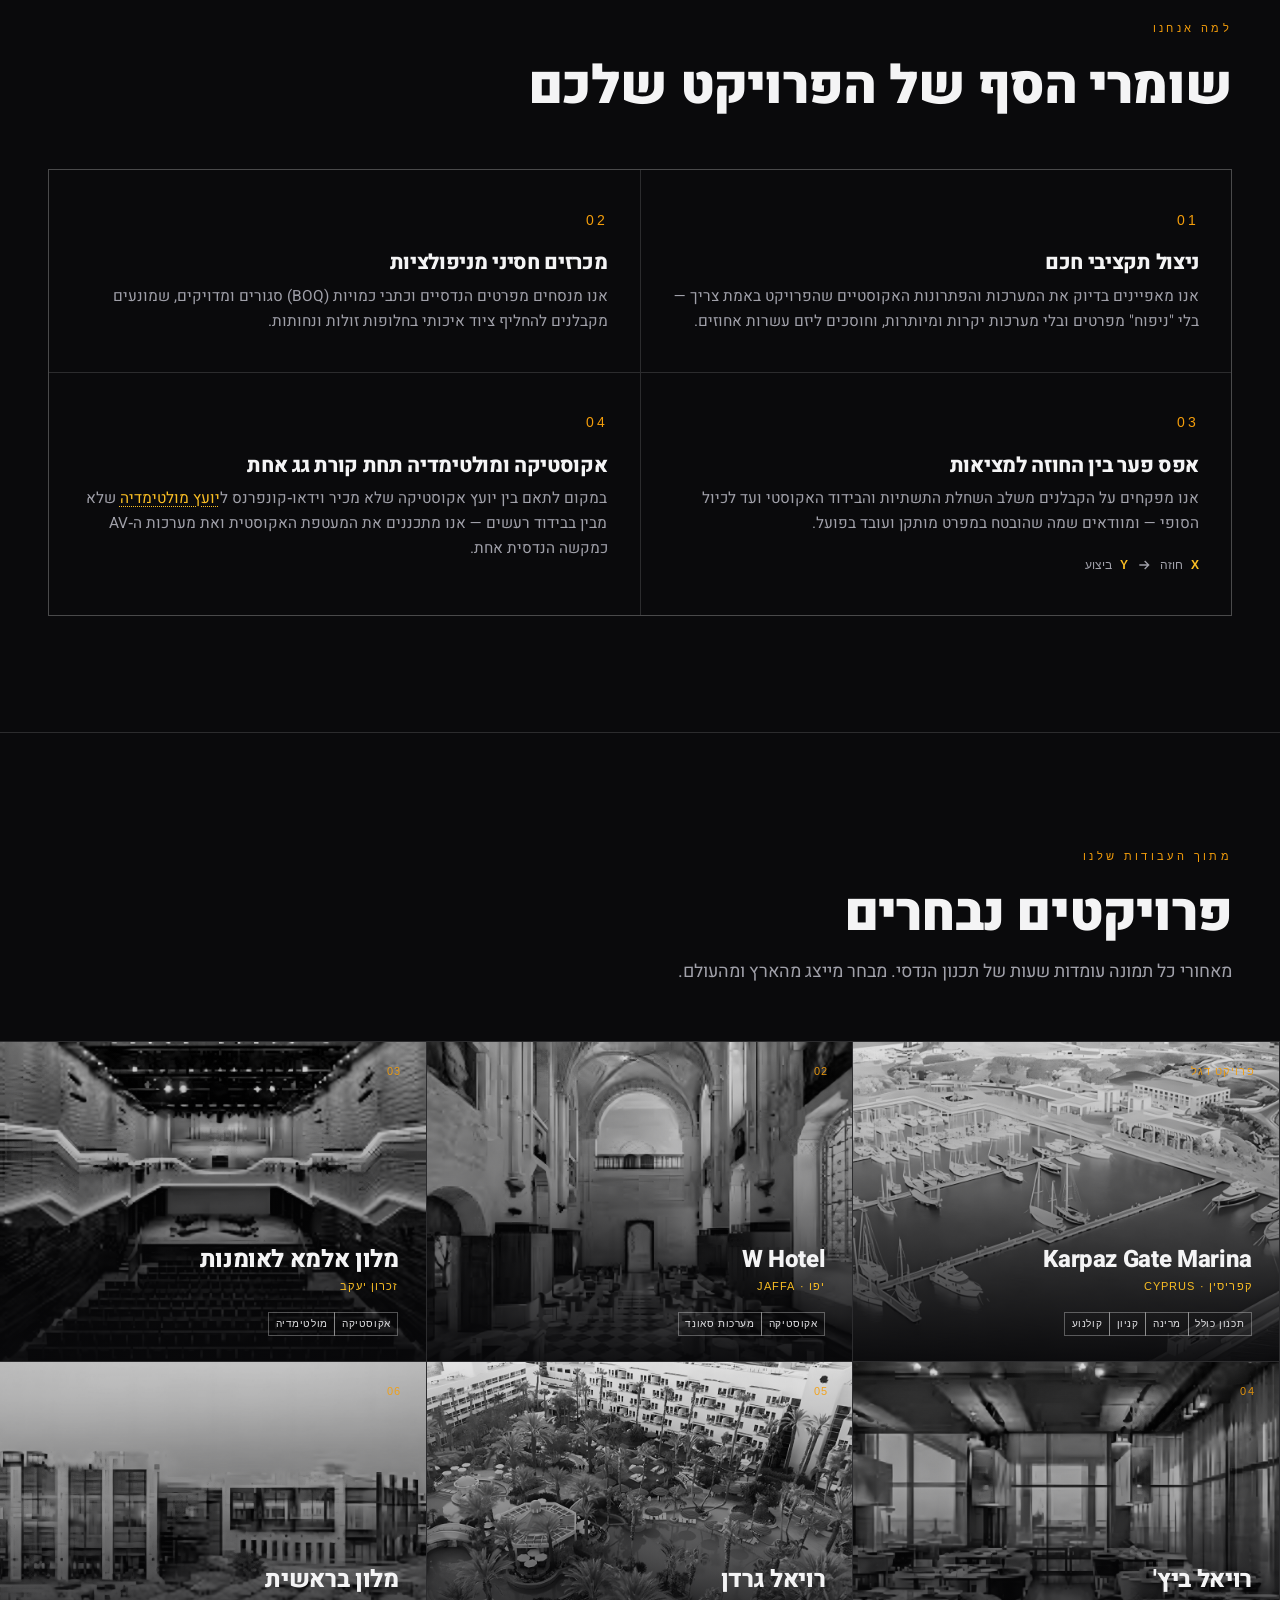
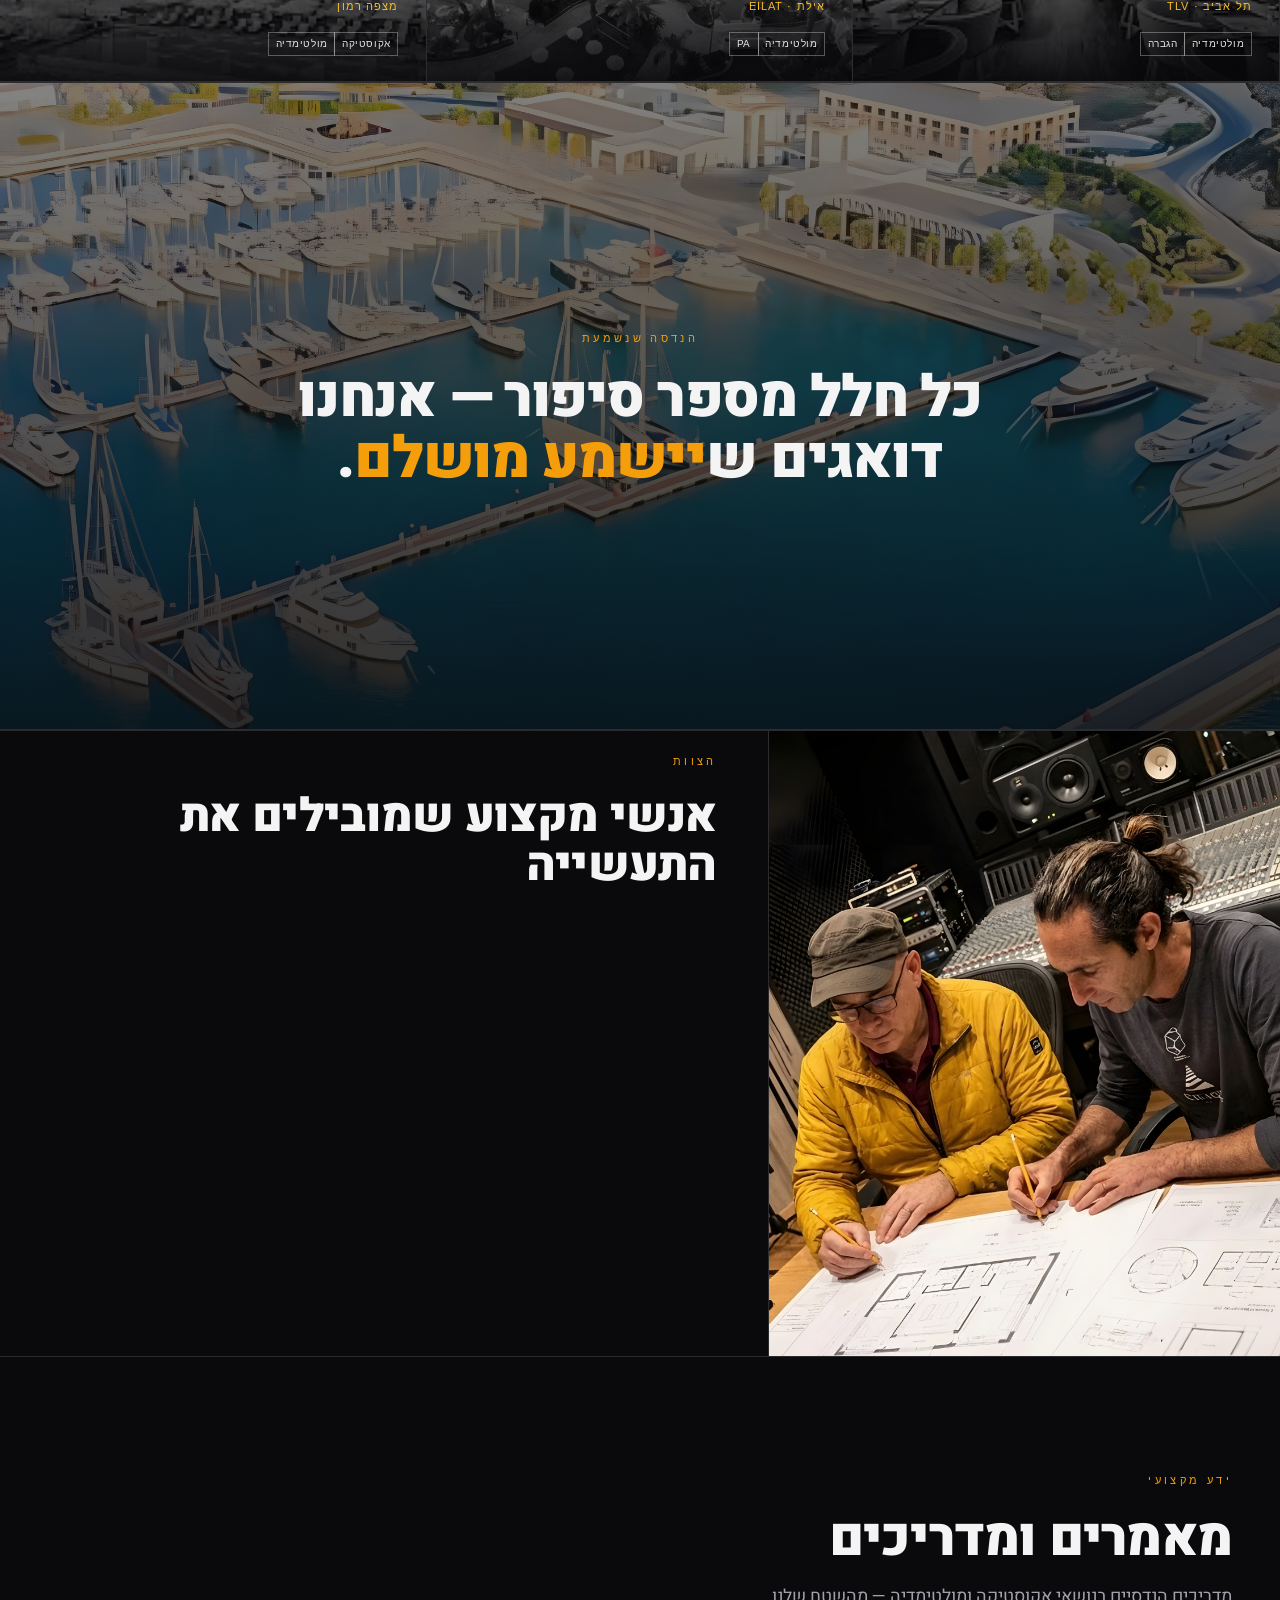
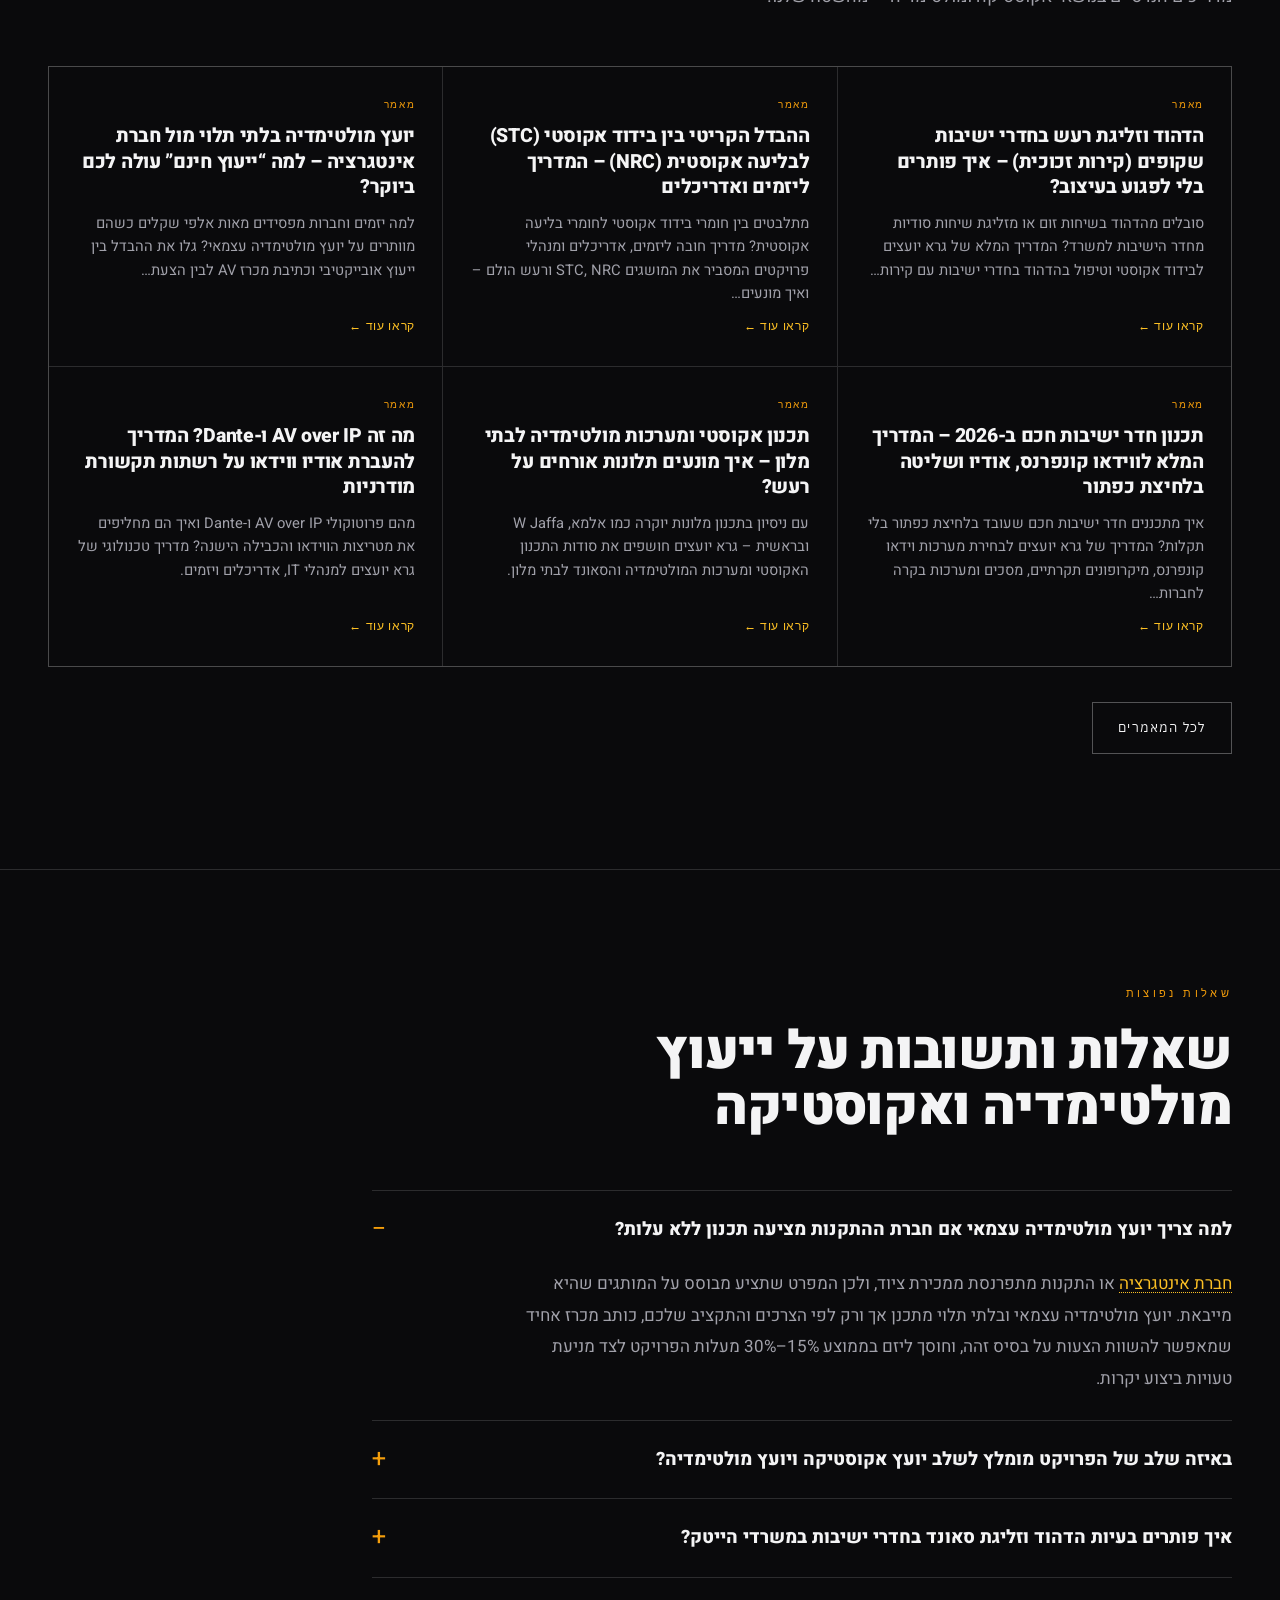
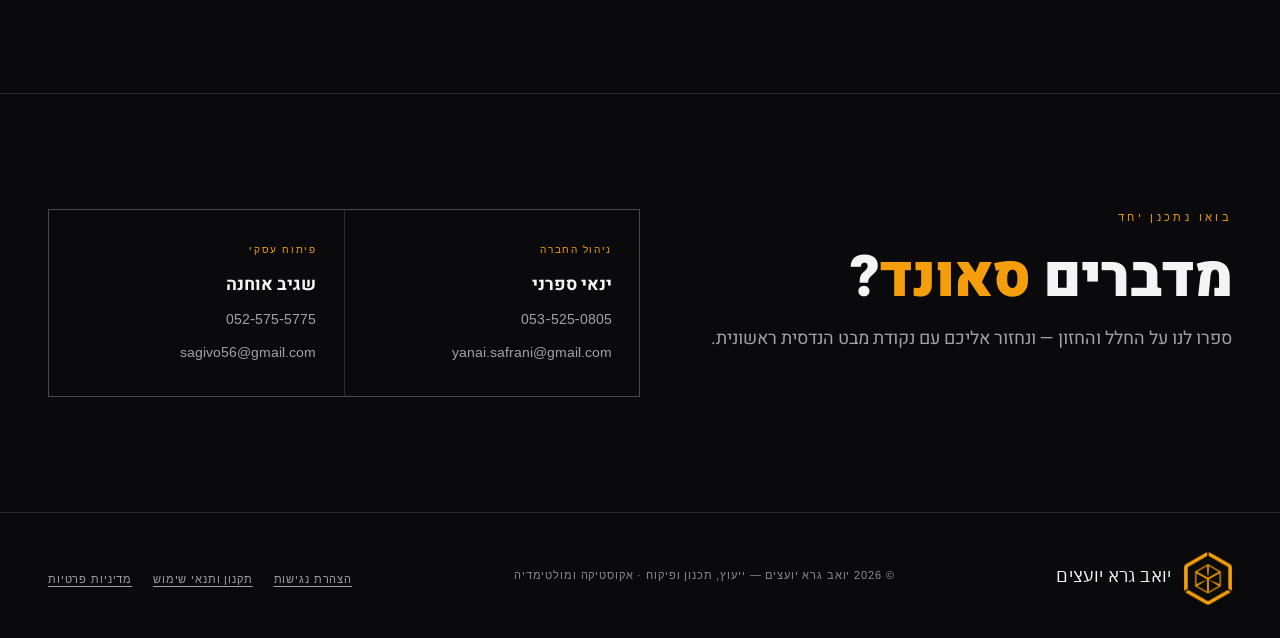
==== commit d99d7d91: "Preview: terms of use + privacy policy pages Co-Authored-By: Claude Opus 4.8 <noreply@anthropic.com>" ====
--- a/index.html
+++ b/index.html
@@ -435,6 +435,8 @@
     <small>© 2026 יואב גרא יועצים — ייעוץ, תכנון ופיקוח · אקוסטיקה ומולטימדיה</small>
     <nav class="footer-legal" aria-label="נגישות ומידע משפטי">
       <a href="accessibility/index.html">הצהרת נגישות</a>
+      <a href="terms/index.html">תקנון ותנאי שימוש</a>
+      <a href="privacy/index.html">מדיניות פרטיות</a>
     </nav>
   </div>
 </footer>
--- a/wp-content/themes/gera/style.css
+++ b/wp-content/themes/gera/style.css
@@ -354,9 +354,16 @@
 .site-footer{border-top:1px solid var(--line);padding-block:2.4rem}
 .site-footer .wrap{display:flex;flex-wrap:wrap;justify-content:space-between;align-items:center;gap:1rem}
 .site-footer small{color:var(--faint);font-family:var(--mono);font-size:.68rem;letter-spacing:.08em}
-.footer-legal{margin-top:.4rem}
+.footer-legal{margin-top:.5rem;display:flex;flex-wrap:wrap;gap:.6rem 1.3rem}
 .footer-legal a{color:var(--muted);font-family:var(--mono);font-size:.68rem;letter-spacing:.08em;text-decoration:underline;text-underline-offset:3px;transition:color .2s}
 .footer-legal a:hover{color:var(--amber-lo)}
+/* legal pages */
+.legal-updated{color:var(--muted);font-family:var(--mono);font-size:.78rem;letter-spacing:.04em;margin-bottom:1.6rem}
+.legal-table-wrap{overflow-x:auto;margin:1.3rem 0}
+.legal-table{width:100%;border-collapse:collapse;font-size:.92rem}
+.legal-table th,.legal-table td{border:1px solid var(--line);padding:.8rem 1rem;text-align:start;vertical-align:top}
+.legal-table th{background:var(--bg-2);color:var(--fg);font-weight:700}
+.legal-table td{color:var(--muted)}
 
 @media (max-width:1000px){
   .mani,.team-grid,.contact-grid{grid-template-columns:1fr}
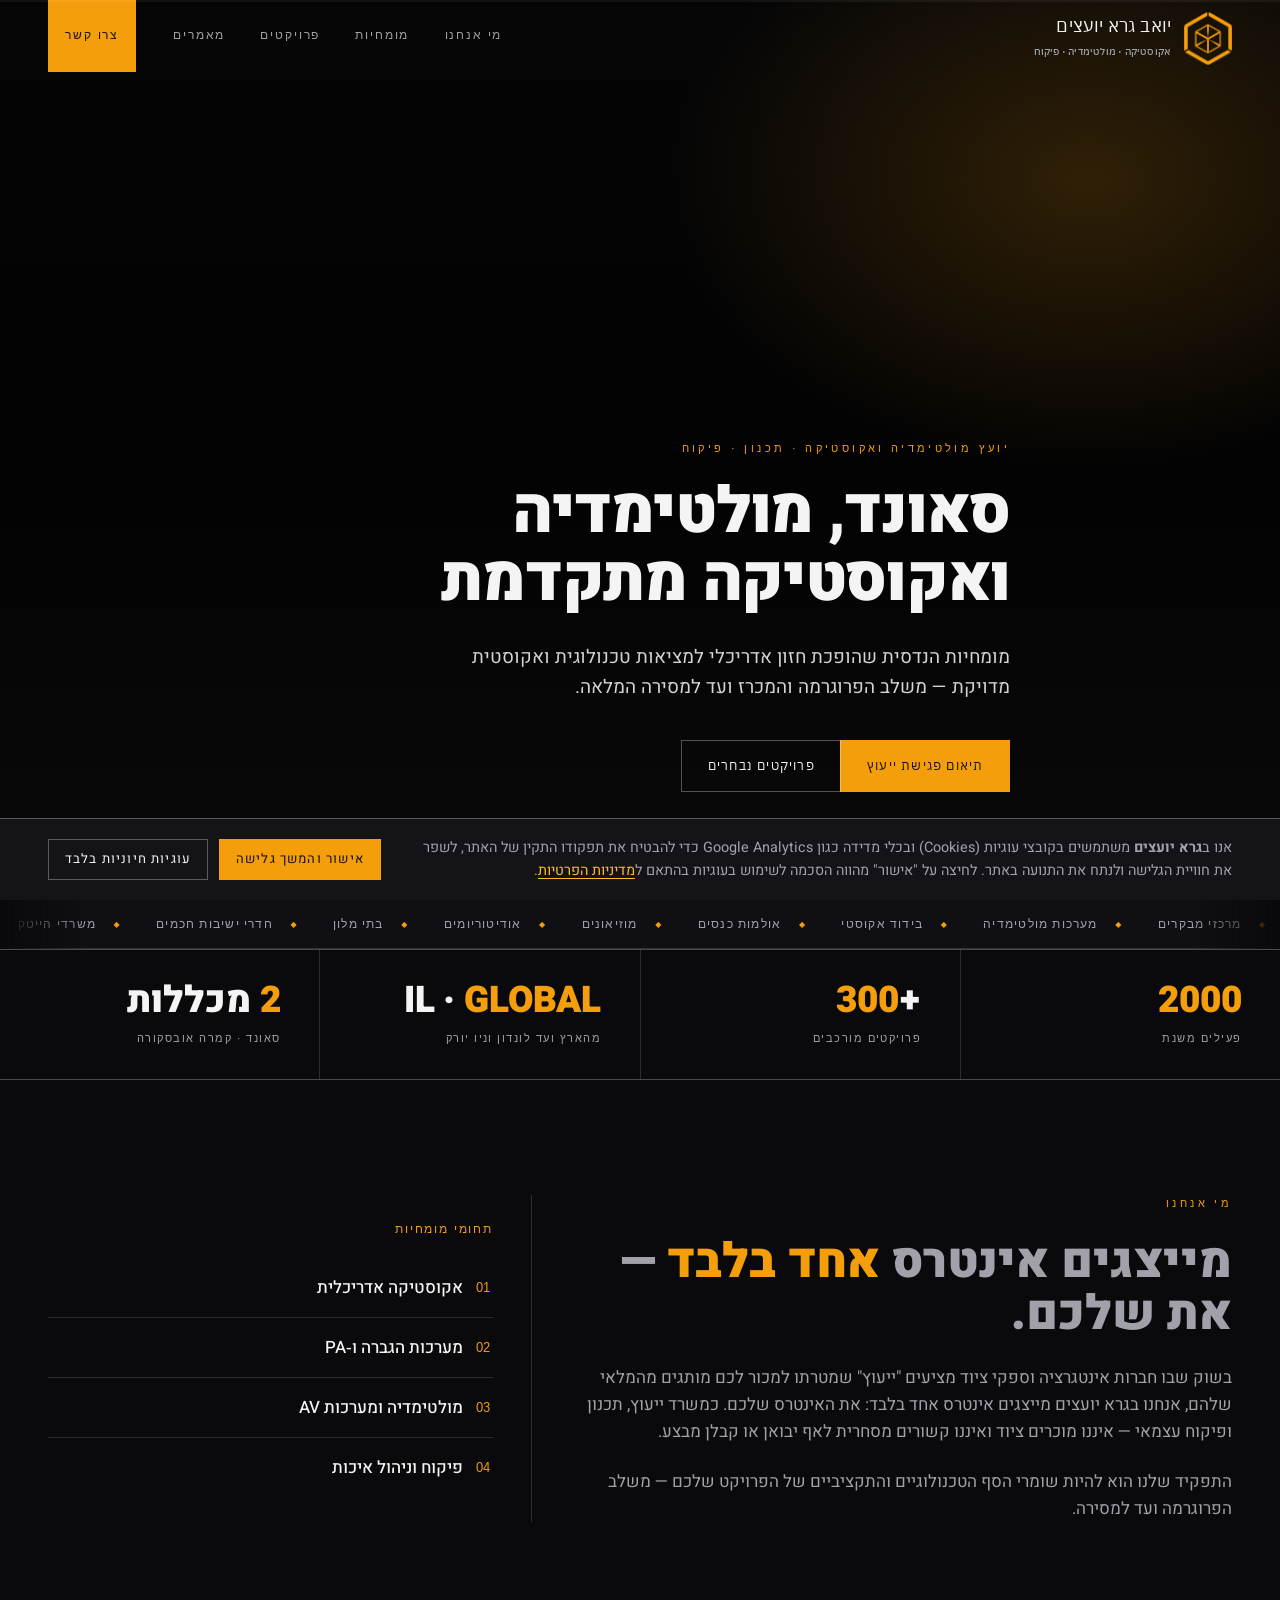
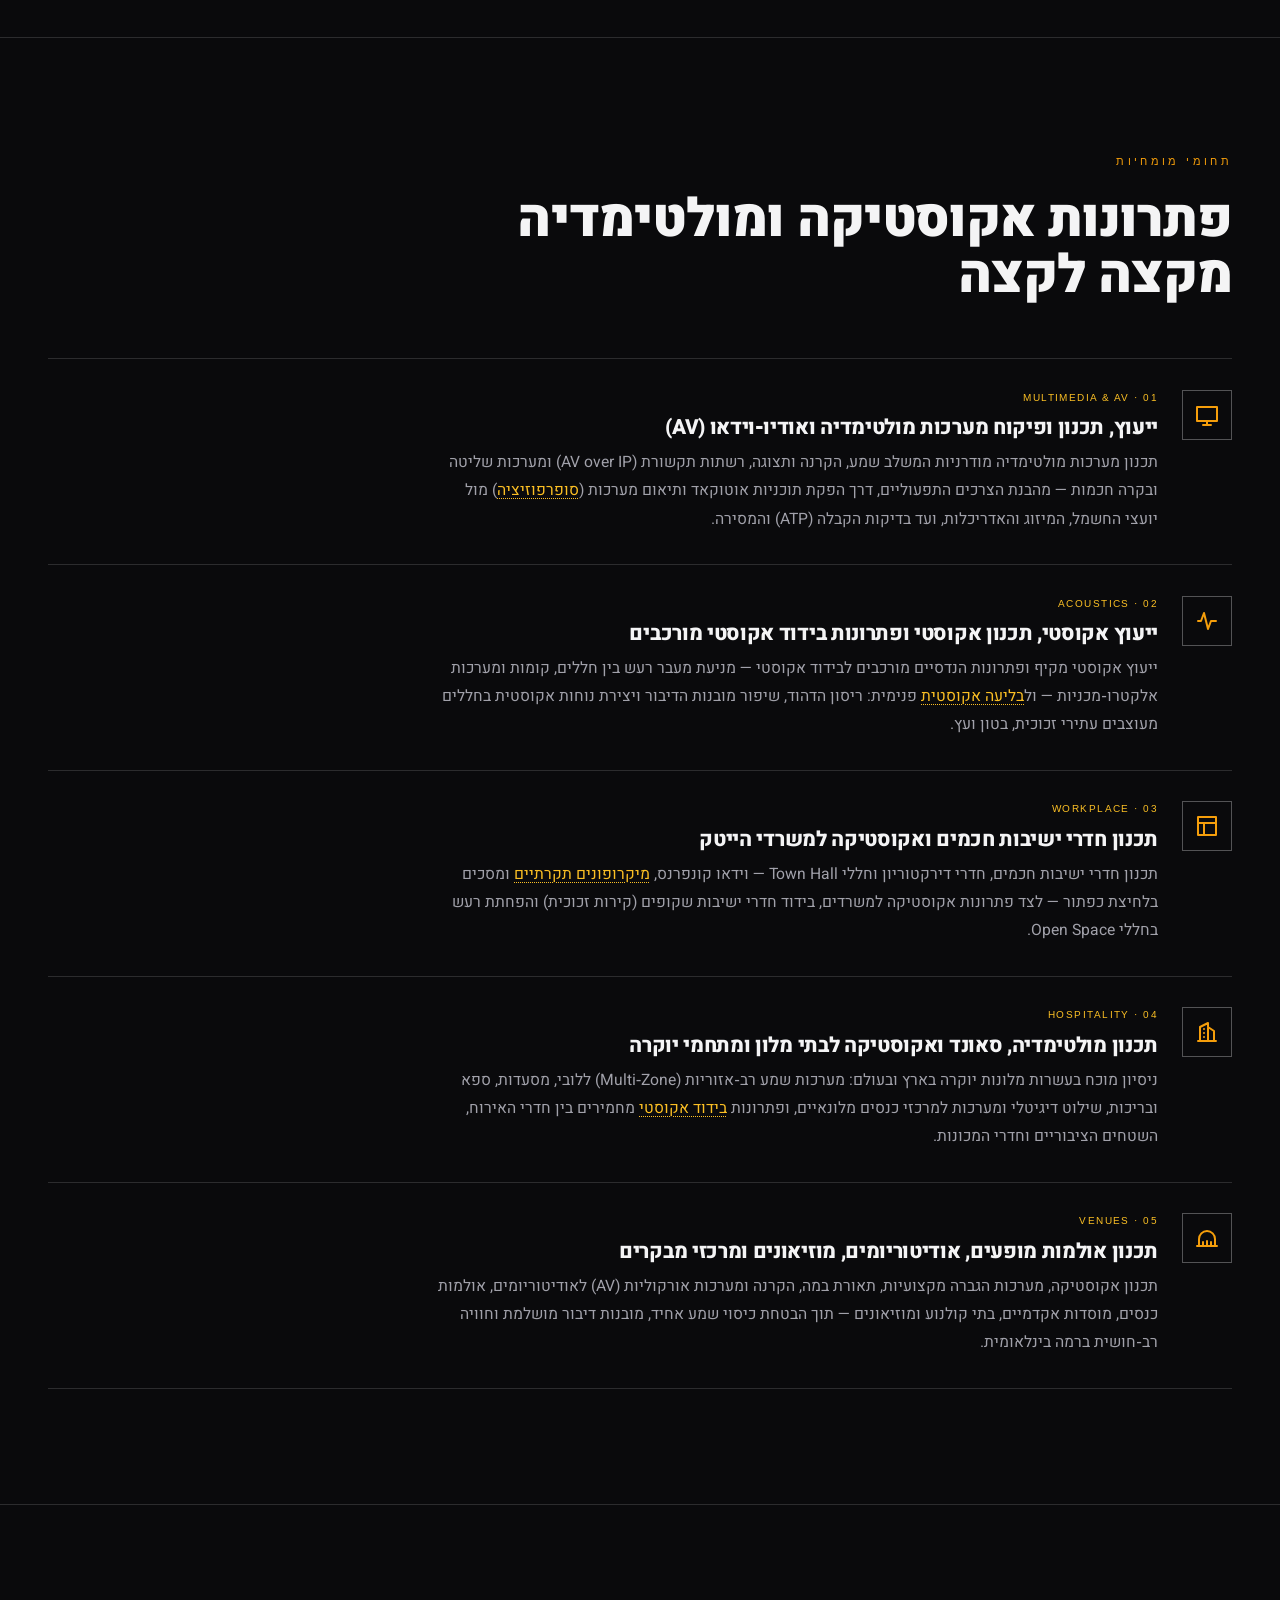
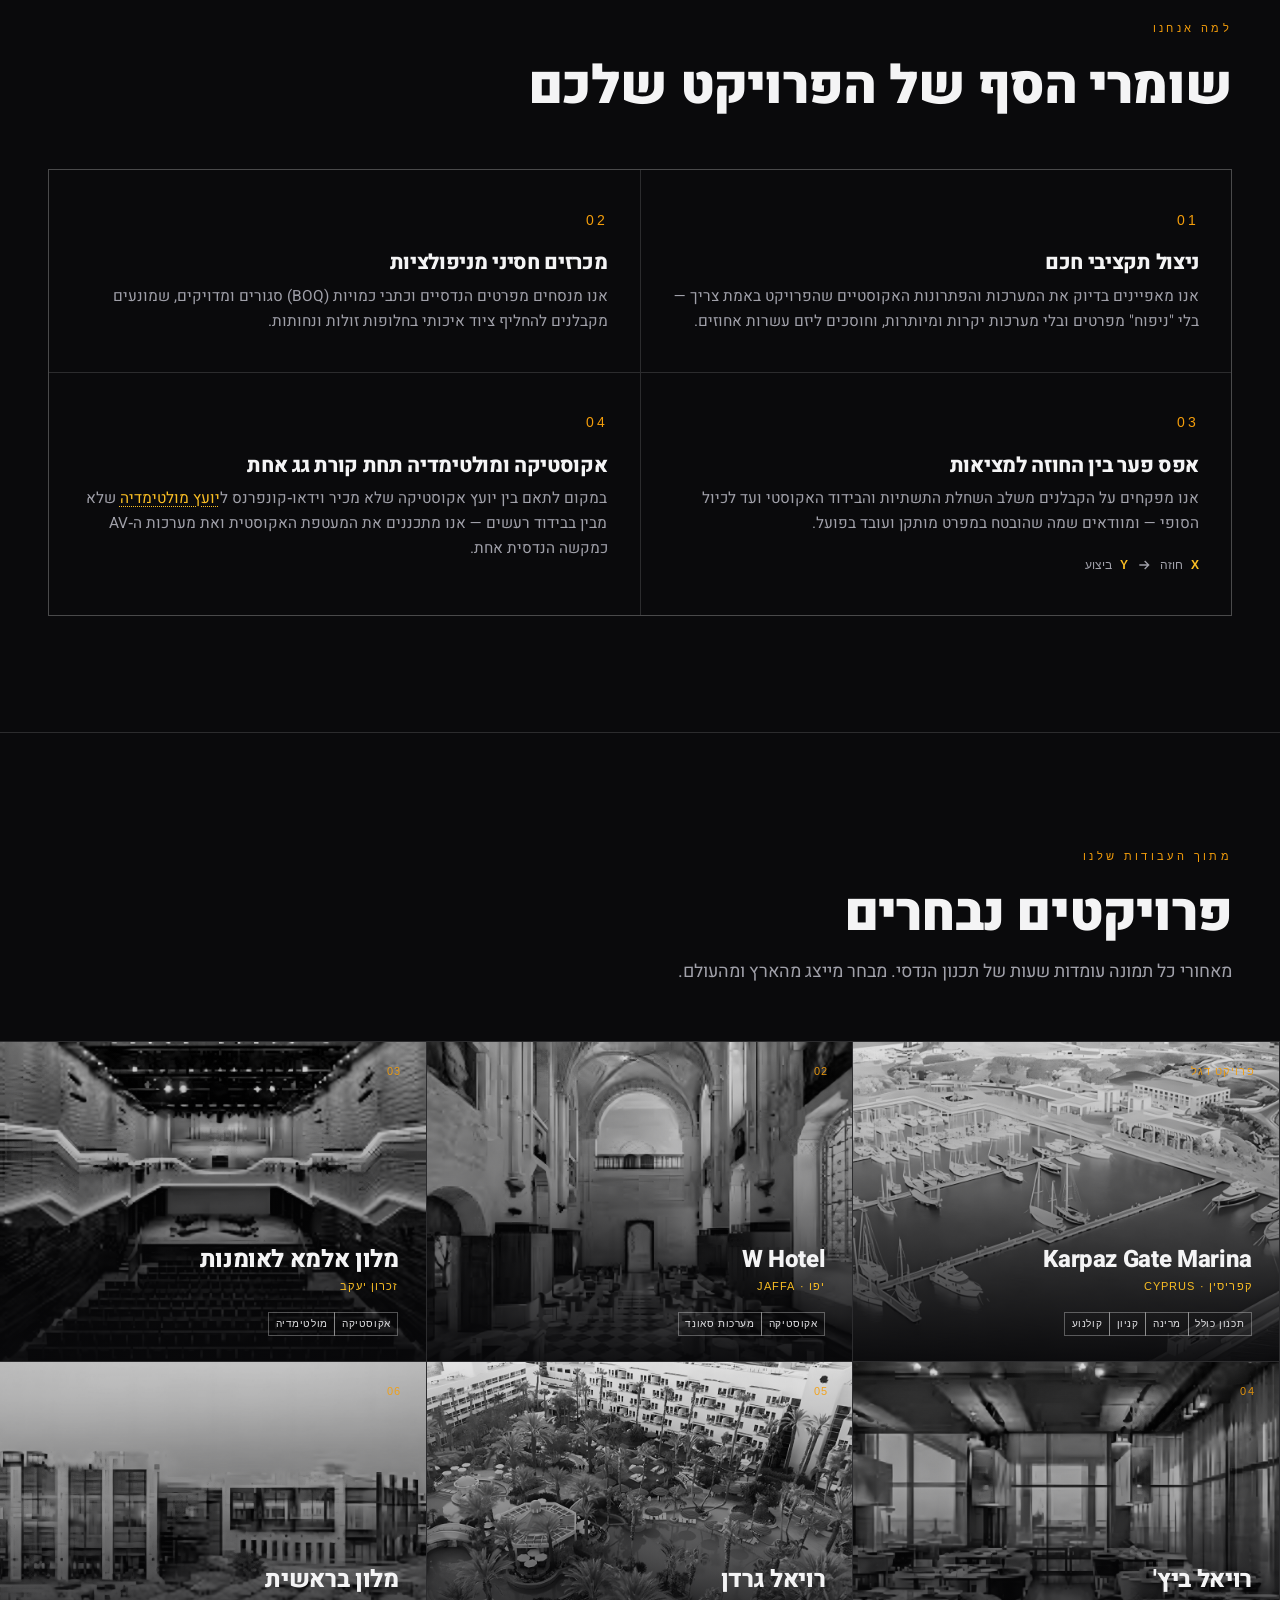
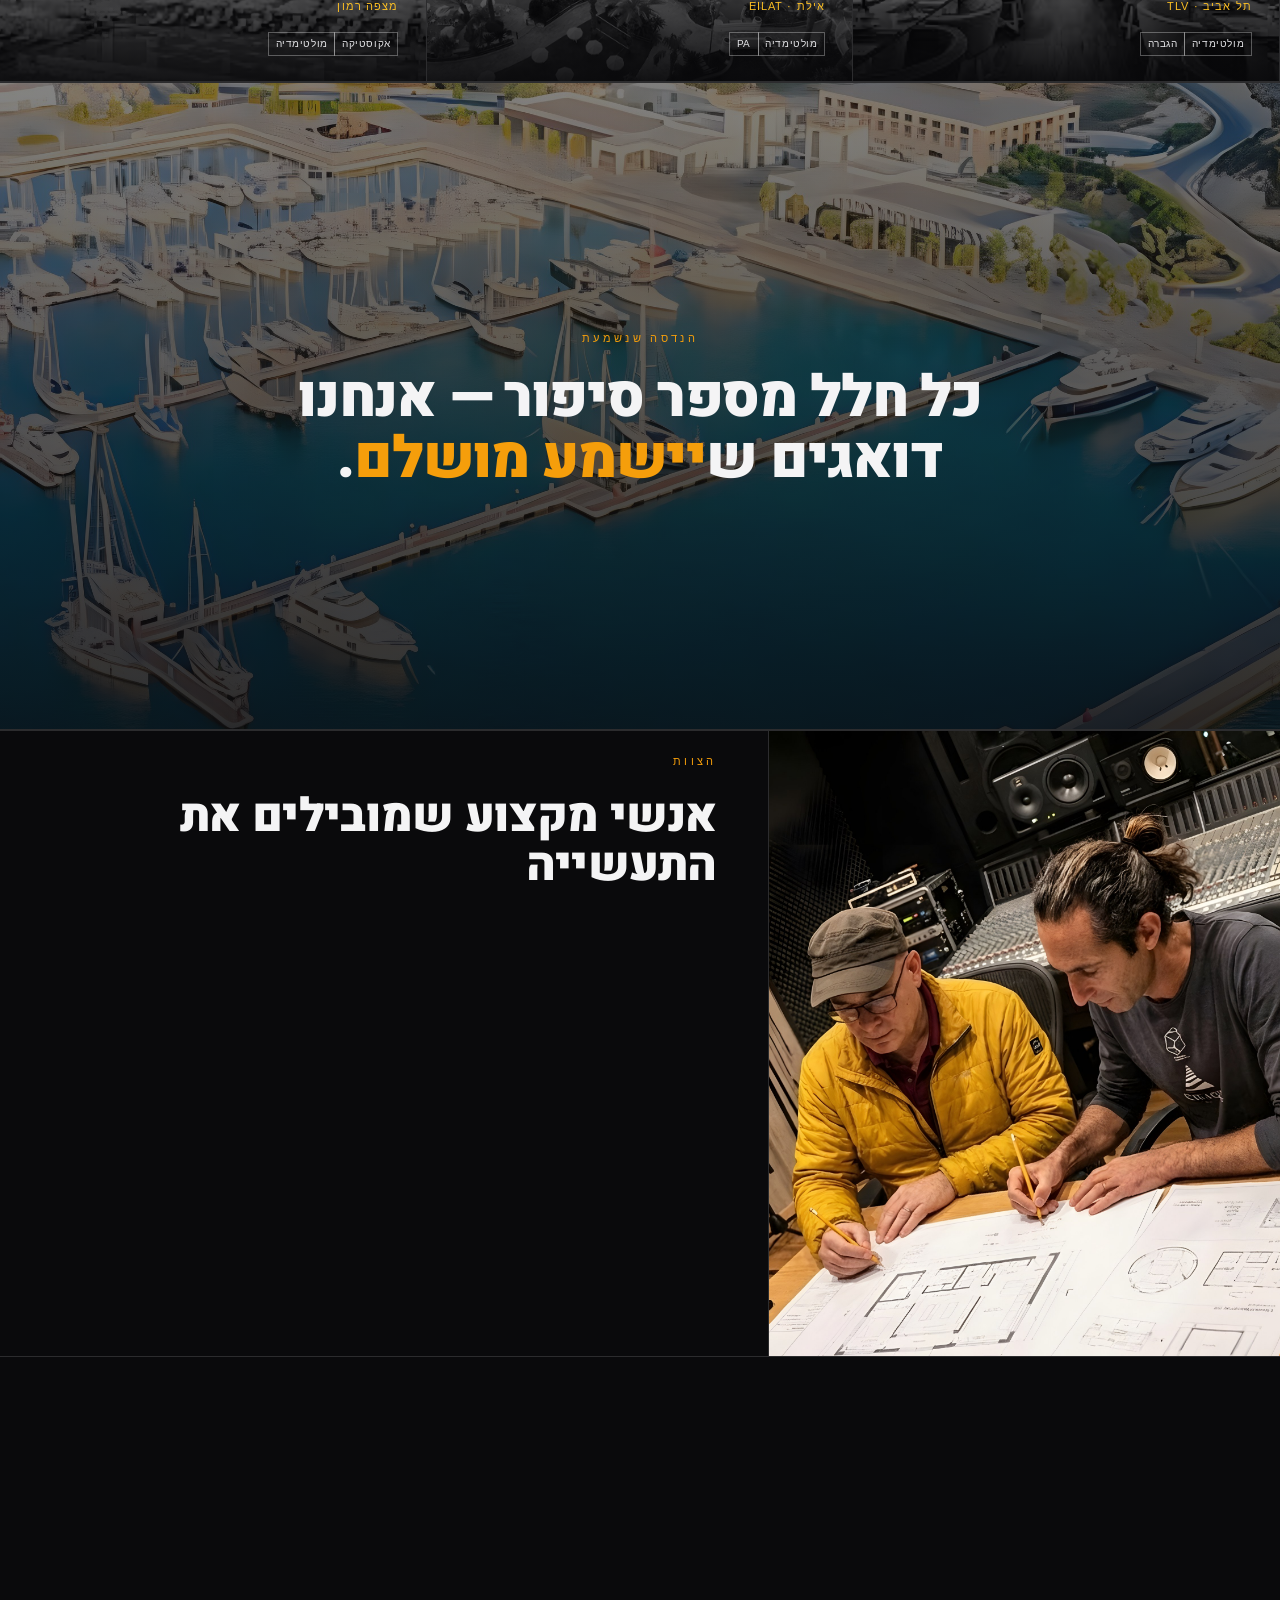
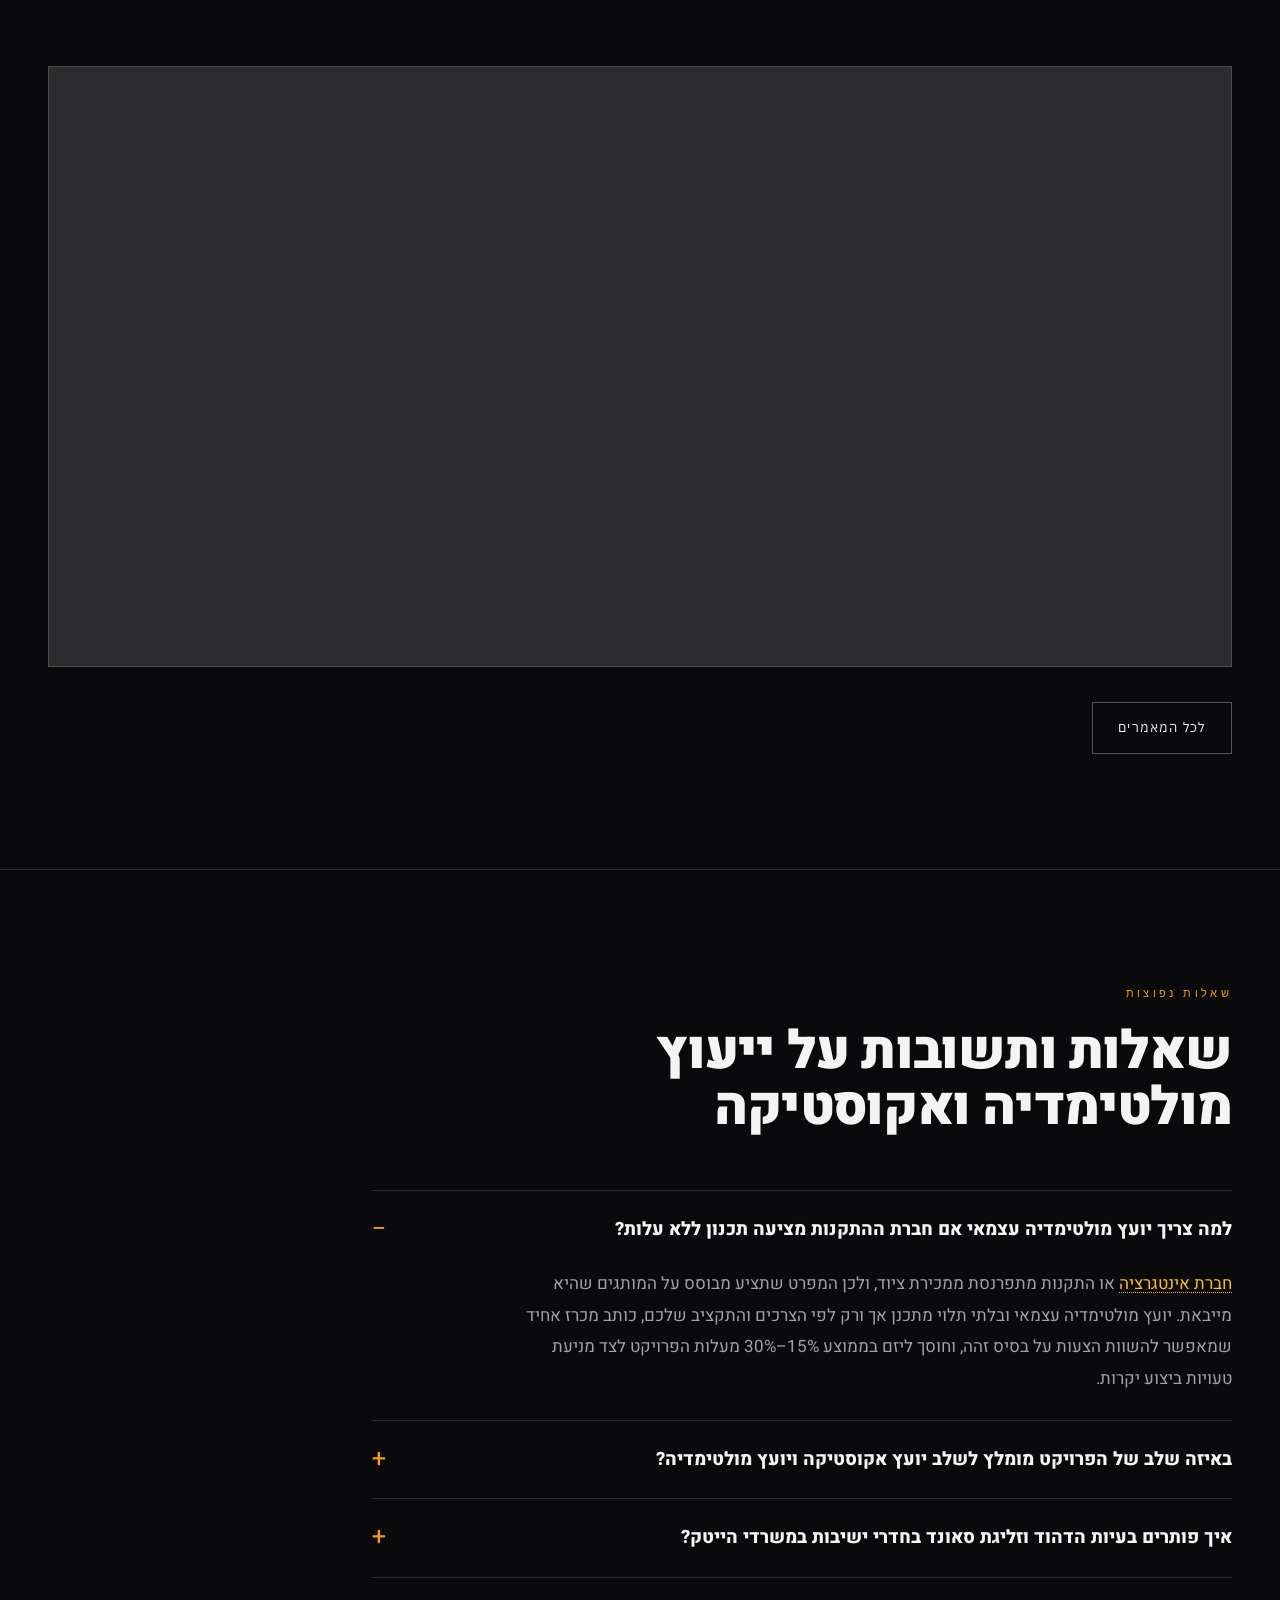
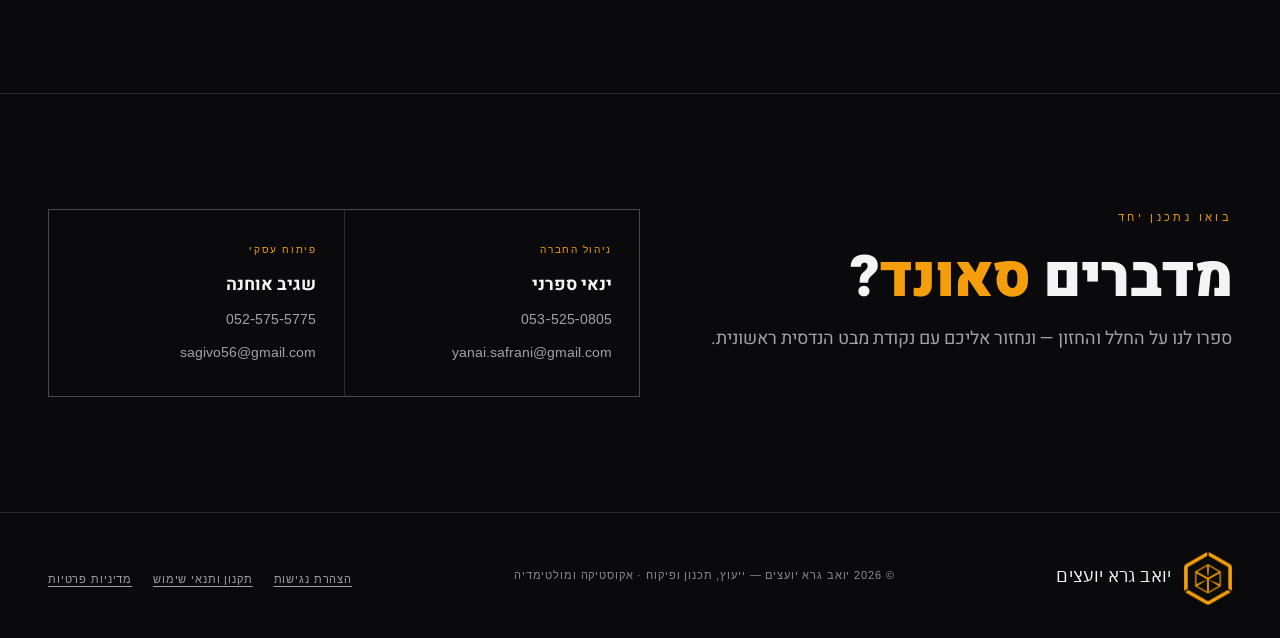
==== commit 5c028b60: "Preview: cookie consent banner + consent-gated Google Analytics Co-Authored-By: Claude Opus 4.8 <nor" ====
--- a/index.html
+++ b/index.html
@@ -47,13 +47,26 @@
 <link rel='stylesheet' id='gera-style-css' href='wp-content/themes/gera/style.css' media='all' />
 <link rel="https://api.w.org/" href="wp-json/index.html" /><link rel="EditURI" type="application/rsd+xml" title="RSD" href="xmlrpc.php" />
 <meta name="generator" content="WordPress 7.1.3" />
-<!-- Google tag (gtag.js) -->
-<script async src="https://www.googletagmanager.com/gtag/js?id=G-CVFRKNZSG5"></script>
+<!-- Google Analytics 4 — loaded only after cookie consent -->
 <script>
-  window.dataLayer = window.dataLayer || [];
-  function gtag(){dataLayer.push(arguments);}
-  gtag('js', new Date());
-  gtag('config', 'G-CVFRKNZSG5');
+(function(){
+  window.GERA_GA_ID = 'G-CVFRKNZSG5';
+  window.geraLoadGA = function(){
+    if ( window.__geraGA ) { return; }
+    window.__geraGA = true;
+    var s = document.createElement('script');
+    s.async = true;
+    s.src = 'https://www.googletagmanager.com/gtag/js?id=' + window.GERA_GA_ID;
+    document.head.appendChild(s);
+    window.dataLayer = window.dataLayer || [];
+    window.gtag = function(){ dataLayer.push(arguments); };
+    gtag('js', new Date());
+    gtag('config', window.GERA_GA_ID);
+  };
+  try {
+    if ( localStorage.getItem('gera_cookie_consent') === 'accepted' ) { window.geraLoadGA(); }
+  } catch (e) {}
+})();
 </script>
 	<script>document.documentElement.classList.add('js');</script>
 </head>
@@ -498,6 +511,32 @@
   })();
 </script>
 
+<div class="cookie-banner" id="cookieBanner" role="region" aria-label="הודעת שימוש בעוגיות" hidden>
+  <div class="wrap cookie-inner">
+    <p class="cookie-text">אנו ב<strong>גרא יועצים</strong> משתמשים בקובצי עוגיות (Cookies) ובכלי מדידה כגון Google Analytics כדי להבטיח את תפקודו התקין של האתר, לשפר את חוויית הגלישה ולנתח את התנועה באתר. לחיצה על "אישור" מהווה הסכמה לשימוש בעוגיות בהתאם ל<a href="privacy/index.html">מדיניות הפרטיות</a>.</p>
+    <div class="cookie-actions">
+      <button type="button" class="btn btn-amber" id="cookieAccept">אישור והמשך גלישה</button>
+      <button type="button" class="btn btn-ghost" id="cookieDecline">עוגיות חיוניות בלבד</button>
+    </div>
+  </div>
+</div>
+<script>
+  (function(){
+    var KEY = 'gera_cookie_consent';
+    var banner = document.getElementById('cookieBanner');
+    if ( ! banner ) { return; }
+    var stored = null;
+    try { stored = localStorage.getItem(KEY); } catch (e) {}
+    function hide(){ banner.hidden = true; }
+    function store(v){ try { localStorage.setItem(KEY, v); } catch (e) {} }
+    if ( stored !== 'accepted' && stored !== 'declined' ) { banner.hidden = false; }
+    var accept = document.getElementById('cookieAccept');
+    var decline = document.getElementById('cookieDecline');
+    if ( accept ) { accept.addEventListener('click', function(){ store('accepted'); hide(); if ( window.geraLoadGA ) { window.geraLoadGA(); } }); }
+    if ( decline ) { decline.addEventListener('click', function(){ store('declined'); hide(); }); }
+  })();
+</script>
+
 <script type="speculationrules">
 {"prefetch":[{"source":"document","where":{"and":[{"href_matches":"/*"},{"not":{"href_matches":["/wp-*.php","/wp-admin/*","/wp-content/uploads/*","/wp-content/*","/wp-content/plugins/*","/wp-content/themes/gera/*","/*\\?(.+)"]}},{"not":{"selector_matches":"a[rel~=\"nofollow\"]"}},{"not":{"selector_matches":".no-prefetch, .no-prefetch a"}}]},"eagerness":"conservative"}]}
 </script>
--- a/wp-content/themes/gera/style.css
+++ b/wp-content/themes/gera/style.css
@@ -364,6 +364,16 @@
 .legal-table th,.legal-table td{border:1px solid var(--line);padding:.8rem 1rem;text-align:start;vertical-align:top}
 .legal-table th{background:var(--bg-2);color:var(--fg);font-weight:700}
 .legal-table td{color:var(--muted)}
+/* cookie consent banner */
+.cookie-banner{position:fixed;inset-inline:0;bottom:0;z-index:1500;background:var(--panel);border-top:1px solid var(--line-2)}
+.cookie-banner[hidden]{display:none}
+.cookie-inner{display:flex;align-items:center;gap:1.4rem;padding-block:1.1rem;flex-wrap:wrap}
+.cookie-text{color:var(--muted);font-size:.9rem;line-height:1.6;margin:0;flex:1 1 320px}
+.cookie-text a{color:var(--amber-lo);text-decoration:underline;text-underline-offset:3px}
+.cookie-actions{display:flex;gap:.7rem;flex-wrap:wrap}
+.cookie-banner button{font:inherit;cursor:pointer}
+.cookie-actions .btn{padding:.7em 1.2em;font-size:.82rem}
+@media (max-width:620px){ .cookie-actions{width:100%} .cookie-actions .btn{flex:1} }
 
 @media (max-width:1000px){
   .mani,.team-grid,.contact-grid{grid-template-columns:1fr}
